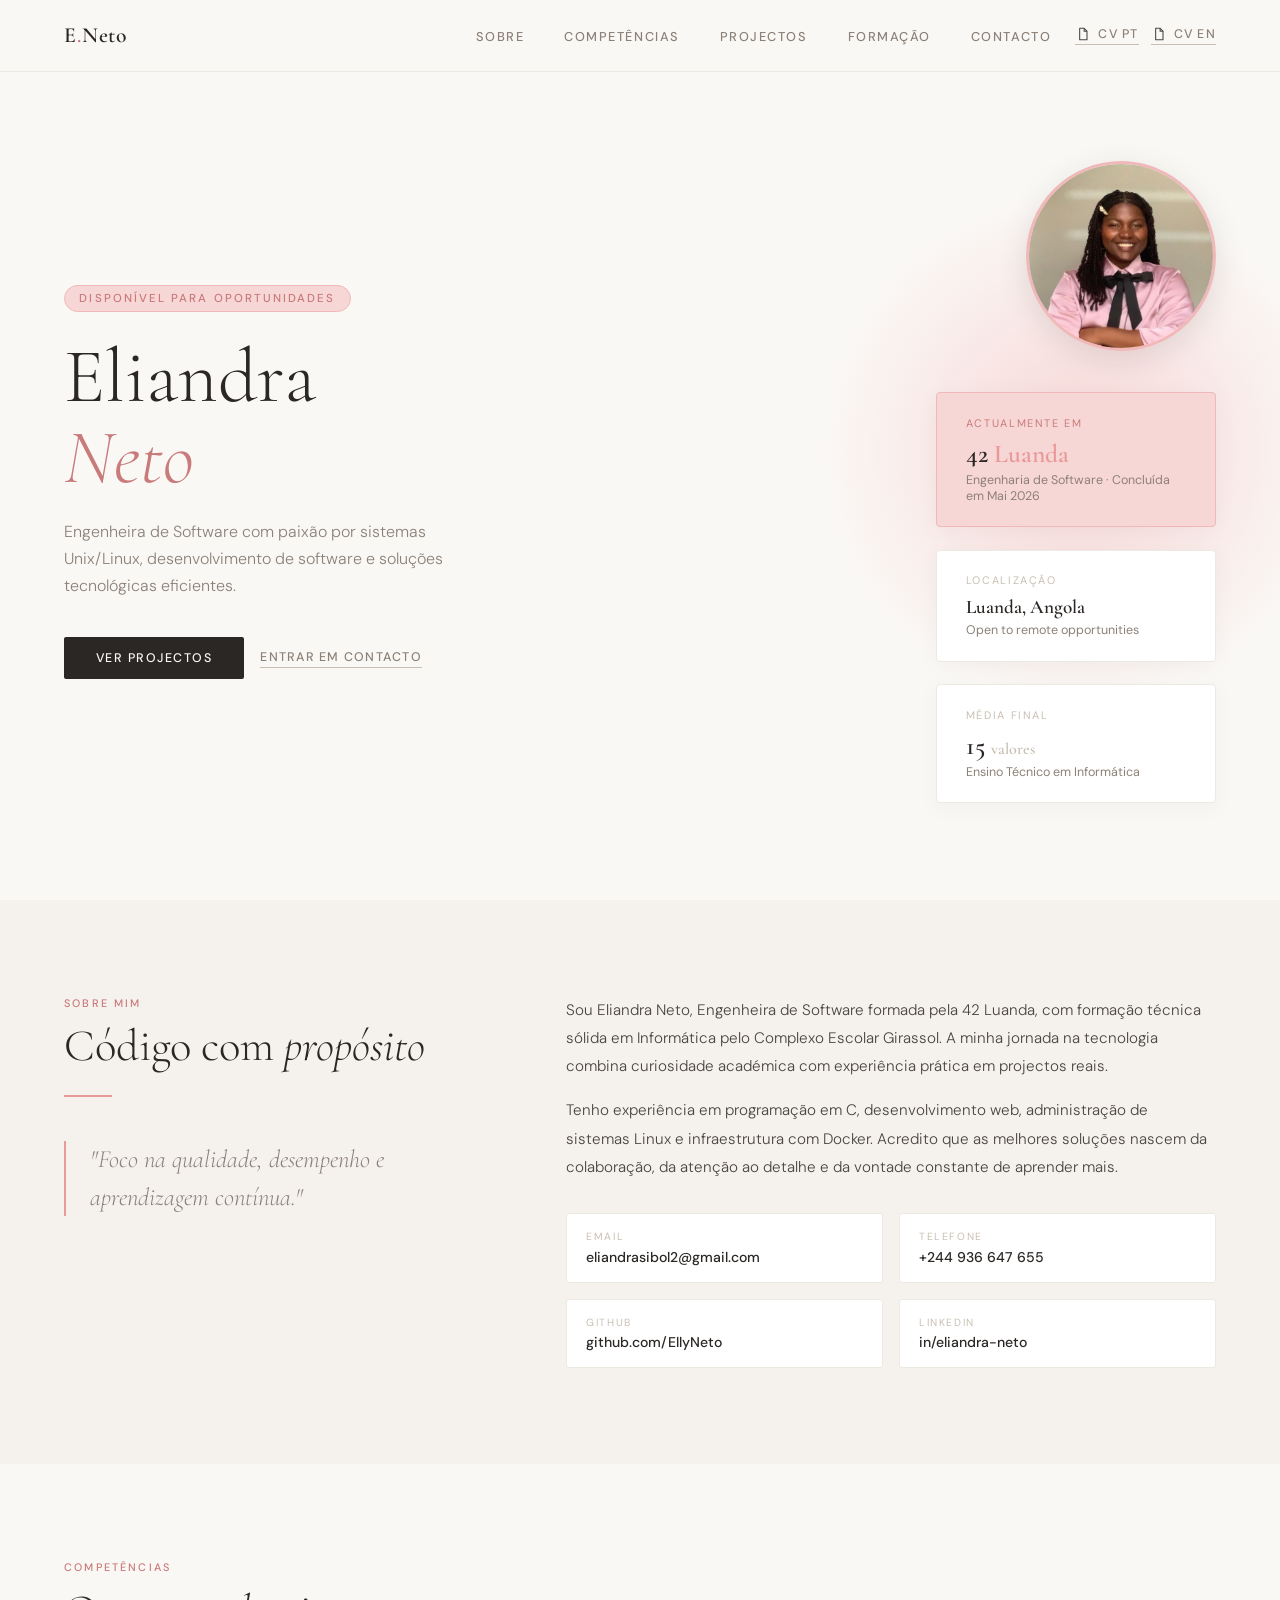
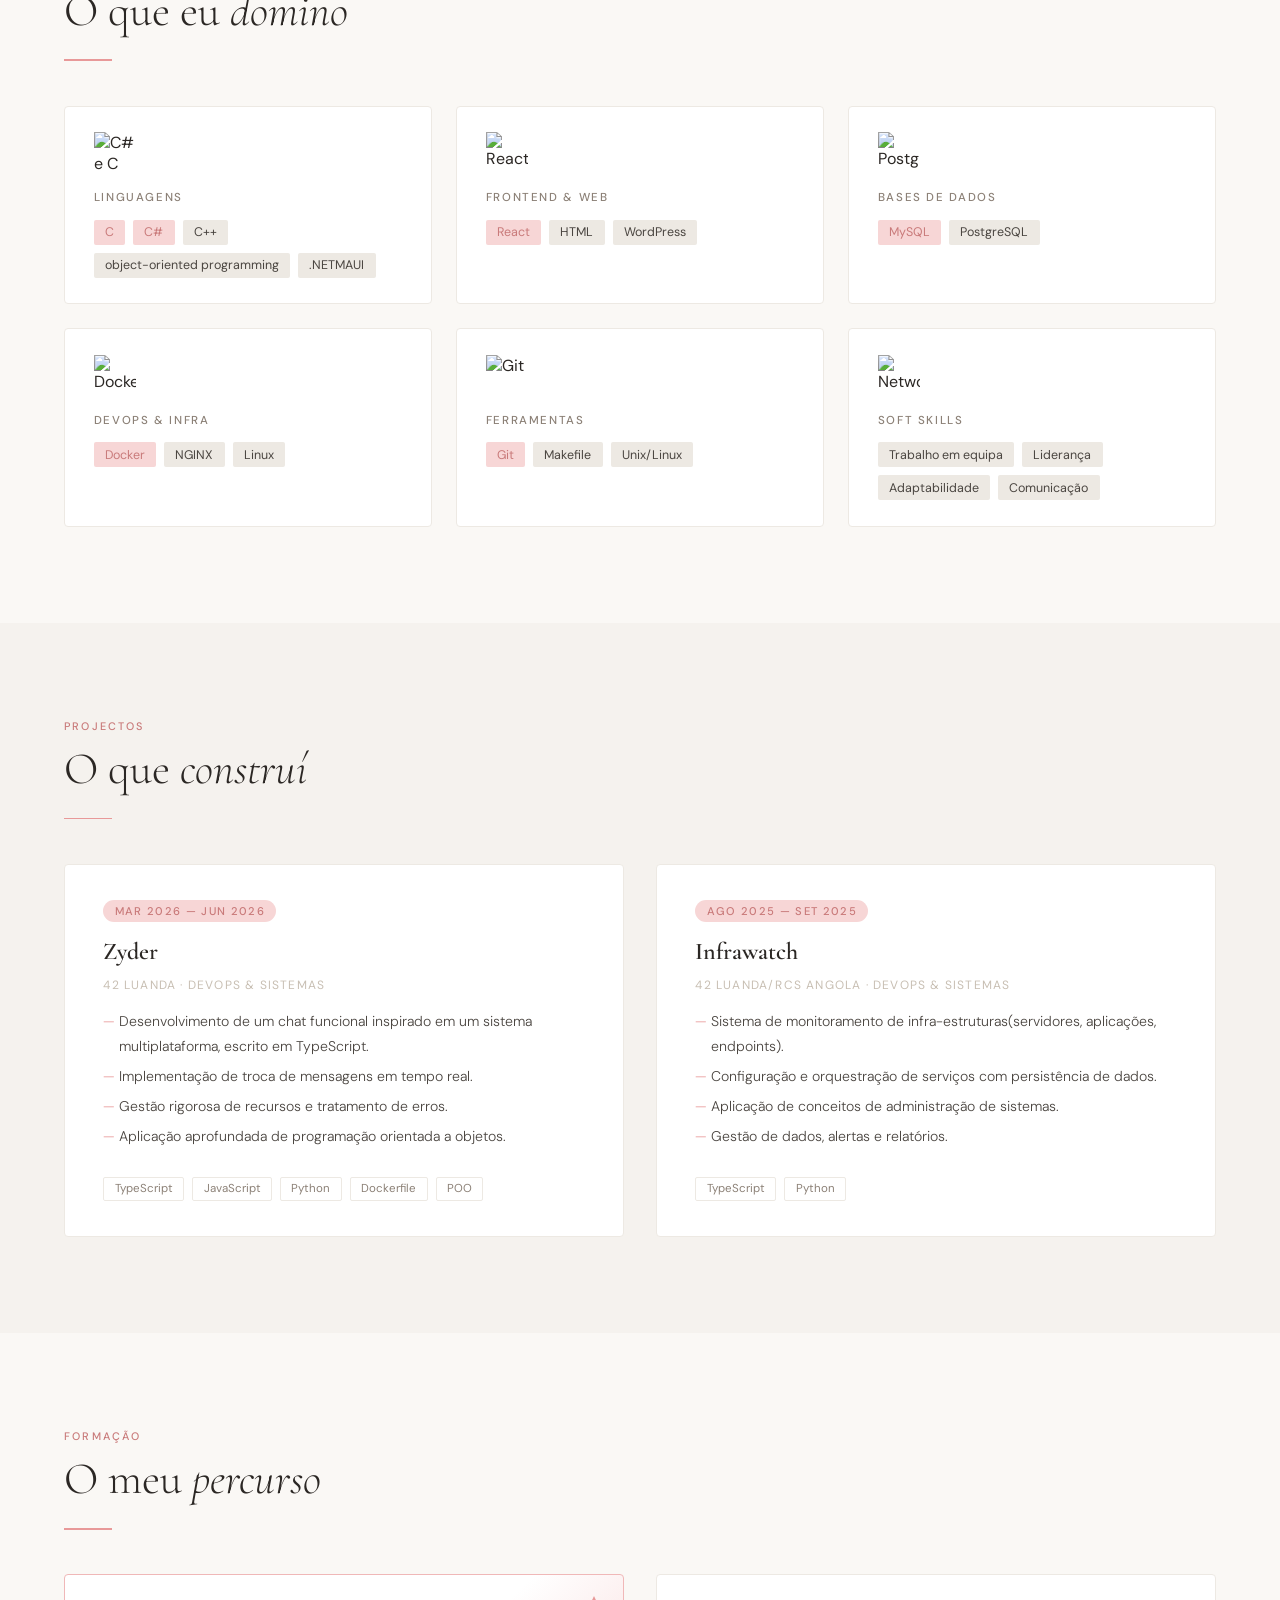
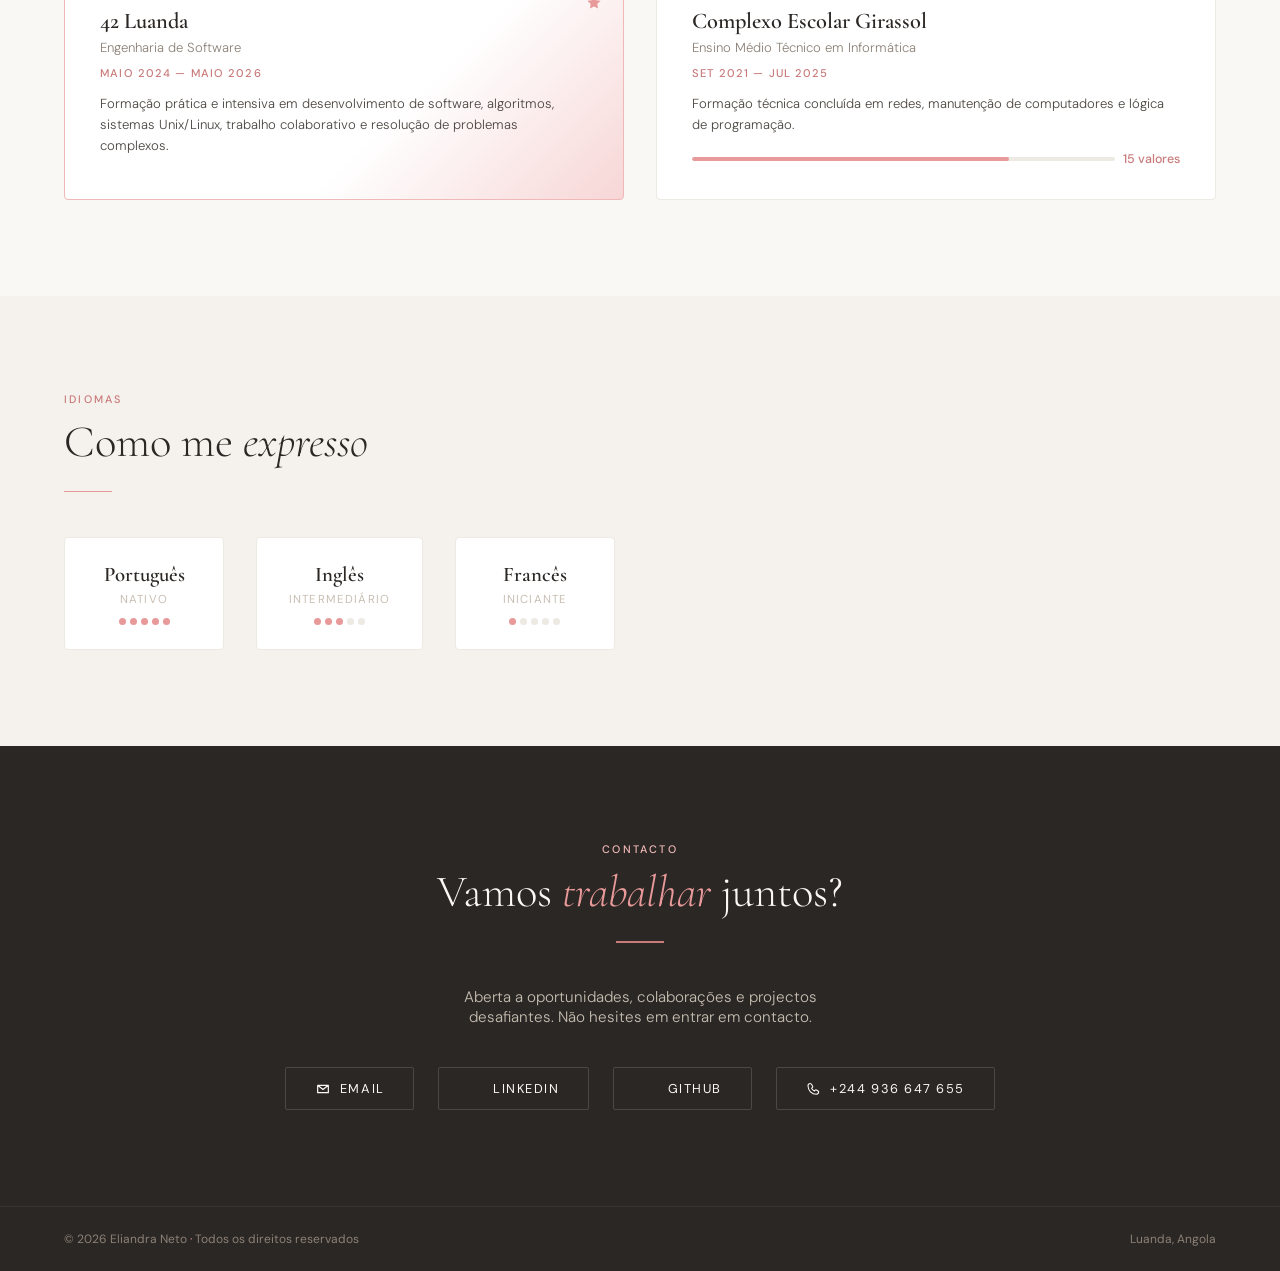
==== index.html @ bea475aa "correct skills" ====
<!DOCTYPE html>
<html lang="pt">
<head>
  <meta charset="UTF-8" />
  <meta name="viewport" content="width=device-width, initial-scale=1.0"/>
  <title>  Eliandra Neto</title>
  <link href="https://fonts.googleapis.com/css2?family=Cormorant+Garamond:ital,wght@0,300;0,400;0,600;1,300;1,400&family=DM+Sans:wght@300;400;500&display=swap" rel="stylesheet"/>
 <link rel="icon" href="logo.svg" type="image/svg+xml">
<link rel="apple-touch-icon" href="logo.svg">
  <style>
    :root {
      --cream: #faf8f5;
      --warm-white: #f5f2ee;
      --stone-100: #ede9e3;
      --stone-300: #c8bfb3;
      --stone-500: #8c8177;
      --stone-700: #4a4540;
      --charcoal: #2b2724;
      --rose-light: #f7d6d6;
      --rose-soft: #f0b8b8;
      --rose-accent: #e89999;
      --rose-deep: #c97a7a;
    }

    *, *::before, *::after { box-sizing: border-box; margin: 0; padding: 0; }

    html { scroll-behavior: smooth; }

    body {
      font-family: 'DM Sans', sans-serif;
      background: var(--cream);
      color: var(--charcoal);
      overflow-x: hidden;
    }

    /* ── CURSOR ── */
    .cursor {
      width: 10px; height: 10px;
      background: var(--rose-accent);
      border-radius: 50%;
      position: fixed; pointer-events: none; z-index: 9999;
      transform: translate(-50%, -50%);
      transition: transform 0.1s ease, width 0.3s ease, height 0.3s ease, opacity 0.3s ease;
      mix-blend-mode: multiply;
    }
    .cursor-ring {
      width: 36px; height: 36px;
      border: 1.5px solid var(--rose-accent);
      border-radius: 50%;
      position: fixed; pointer-events: none; z-index: 9998;
      transform: translate(-50%, -50%);
      transition: transform 0.18s ease, opacity 0.3s ease;
      opacity: 0.5;
    }

    /* ── NAV ── */
    nav {
      position: fixed; top: 0; width: 100%; z-index: 100;
      padding: 1.4rem 4rem;
      display: flex; justify-content: flex-start; align-items: center;
      background: rgba(250,248,245,0.85);
      backdrop-filter: blur(12px);
      border-bottom: 1px solid var(--stone-100);
    }
    .nav-logo {
      font-family: 'Cormorant Garamond', serif;
      font-size: 1.35rem; font-weight: 600; letter-spacing: 0.04em;
      color: var(--charcoal);
      text-decoration: none;
    }
    .nav-logo span { color: var(--rose-deep); }
    .nav-links {
      display: flex; gap: 2.5rem; list-style: none;
      margin-left: auto;
    }
    .nav-links a {
      font-size: 0.8rem; letter-spacing: 0.12em; text-transform: uppercase;
      color: var(--stone-500); text-decoration: none;
      transition: color 0.25s;
      font-weight: 500;
    }
    .nav-links a:hover { color: var(--rose-deep); }
    .nav-actions {
      display: flex;
      gap: 0.75rem;
      align-items: center;
      margin-left: 1.5rem;
    }
    .nav-actions a {
      color: var(--stone-500);
      font-size: 0.78rem;
      letter-spacing: 0.1em;
      text-transform: uppercase;
      text-decoration: none;
      font-weight: 500;
      border-bottom: 1px solid var(--stone-300);
      padding-bottom: 2px;
      transition: color 0.25s, border-color 0.25s;
      white-space: nowrap;
    }
    .nav-actions a:hover {
      color: var(--rose-deep);
      border-color: var(--rose-soft);
    }
    .nav-cv-link {
      display: inline-flex;
      align-items: center;
      gap: 0.45rem;
    }
    .nav-cv-icon {
      width: 1rem;
      height: 1rem;
      display: inline-block;
      flex: 0 0 auto;
      background-position: center;
      background-repeat: no-repeat;
      background-size: contain;
      background-image: url("data:image/svg+xml,%3Csvg xmlns='http://www.w3.org/2000/svg' viewBox='0 0 24 24' fill='none'%3E%3Cpath d='M7 3.5h6.7L18 7.8V20.5H7z' stroke='%234a4540' stroke-width='1.6' stroke-linejoin='round'/%3E%3Cpath d='M13.7 3.5v4.3H18' stroke='%234a4540' stroke-width='1.6' stroke-linejoin='round'/%3E%3C/svg%3E");
    }

    /* ── HERO ── */
    #hero {
      min-height: 100vh;
      display: grid; grid-template-columns: 1fr 1fr;
      align-items: center;
      padding: 8rem 4rem 4rem;
      position: relative; overflow: hidden;
    }
    .hero-bg-shape {
      position: absolute; right: -60px; top: 50%;
      transform: translateY(-50%);
      width: 520px; height: 520px;
      background: radial-gradient(ellipse at center, var(--rose-light) 0%, transparent 70%);
      border-radius: 50%; pointer-events: none; z-index: 0;
    }
    .hero-text { position: relative; z-index: 1; }
    .hero-tag {
      display: inline-block;
      font-size: 0.72rem; letter-spacing: 0.18em; text-transform: uppercase;
      color: var(--rose-deep); font-weight: 500;
      border: 1px solid var(--rose-soft);
      background: var(--rose-light);
      padding: 0.3rem 0.9rem; border-radius: 20px;
      margin-bottom: 1.5rem;
      animation: fadeUp 0.6s ease both;
    }
    .hero-name {
      font-family: 'Cormorant Garamond', serif;
      font-size: clamp(3.2rem, 6vw, 5.5rem);
      font-weight: 300; line-height: 1.06;
      color: var(--charcoal);
      animation: fadeUp 0.6s 0.15s ease both;
    }
    .hero-name em { font-style: italic; color: var(--rose-deep); }
    .hero-subtitle {
      margin-top: 1.2rem;
      font-size: 1rem; color: var(--stone-500);
      font-weight: 300; line-height: 1.7;
      max-width: 420px;
      animation: fadeUp 0.6s 0.3s ease both;
    }
    .hero-cta {
      margin-top: 2.4rem;
      display: flex; gap: 1rem; align-items: center;
      flex-wrap: wrap;
      animation: fadeUp 0.6s 0.45s ease both;
    }
    .btn-primary {
      background: var(--charcoal); color: var(--cream);
      padding: 0.8rem 2rem; border-radius: 2px;
      font-size: 0.78rem; letter-spacing: 0.12em; text-transform: uppercase;
      text-decoration: none; font-weight: 500;
      transition: background 0.25s, transform 0.2s;
    }
    .btn-primary:hover { background: var(--rose-deep); transform: translateY(-2px); }
    .btn-outline {
      color: var(--stone-500); font-size: 0.78rem;
      letter-spacing: 0.1em; text-transform: uppercase;
      text-decoration: none; font-weight: 500;
      border-bottom: 1px solid var(--stone-300);
      padding-bottom: 2px;
      transition: color 0.25s, border-color 0.25s;
    }
    .btn-outline:hover { color: var(--rose-deep); border-color: var(--rose-soft); }

    .hero-visual {
      position: relative; z-index: 1;
      display: flex; flex-direction: column; align-items: flex-end; gap: 1.4rem;
      animation: fadeLeft 0.8s 0.3s ease both;
    }
    .hero-card {
      background: white;
      border: 1px solid var(--stone-100);
      border-radius: 4px;
      padding: 1.4rem 1.8rem;
      width: 280px;
      box-shadow: 0 4px 24px rgba(0,0,0,0.04);
    }
    .hero-card-label {
      font-size: 0.68rem; letter-spacing: 0.15em; text-transform: uppercase;
      color: var(--stone-300); margin-bottom: 0.5rem;
    }
    .hero-card-value {
      font-family: 'Cormorant Garamond', serif;
      font-size: 1.6rem; font-weight: 600; color: var(--charcoal);
    }
    .hero-card-value span { color: var(--rose-accent); }
    .hero-card-sub { font-size: 0.78rem; color: var(--stone-500); margin-top: 0.2rem; }

    .hero-card.accent {
      background: var(--rose-light);
      border-color: var(--rose-soft);
    }
    .hero-card.accent .hero-card-label { color: var(--rose-deep); }
    .hero-card.accent .hero-card-value { color: var(--charcoal); }

    /* ── SECTION SHARED ── */
    section { padding: 6rem 4rem; }
    .section-label {
      font-size: 0.68rem; letter-spacing: 0.2em; text-transform: uppercase;
      color: var(--rose-deep); font-weight: 500; margin-bottom: 0.7rem;
    }
    .section-title {
      font-family: 'Cormorant Garamond', serif;
      font-size: clamp(2rem, 3.5vw, 3rem);
      font-weight: 300; line-height: 1.15; color: var(--charcoal);
    }
    .section-title em { font-style: italic; }
    .divider {
      width: 48px; height: 1.5px;
      background: var(--rose-accent); margin: 1.4rem 0 2.8rem;
    }

    /* ── ABOUT ── */
    #about { background: var(--warm-white); }
    .about-grid { display: grid; grid-template-columns: 1fr 1.6fr; gap: 6rem; align-items: start; }
    .about-quote {
      font-family: 'Cormorant Garamond', serif;
      font-size: 1.55rem; font-weight: 300; font-style: italic;
      color: var(--stone-500); line-height: 1.5;
      border-left: 2px solid var(--rose-accent);
      padding-left: 1.5rem;
      margin-top: 2rem;
    }
    .about-text {
      font-size: 0.95rem; color: var(--stone-700);
      line-height: 1.85; font-weight: 300;
    }
    .about-text p + p { margin-top: 1rem; }
    .about-details {
      margin-top: 2rem;
      display: grid; grid-template-columns: 1fr 1fr;
      gap: 1rem;
    }
    .about-detail {
      background: white; border: 1px solid var(--stone-100);
      border-radius: 3px; padding: 1rem 1.2rem;
    }
    .about-detail-label {
      font-size: 0.65rem; letter-spacing: 0.15em; text-transform: uppercase;
      color: var(--stone-300);
    }
    .about-detail-value {
      font-size: 0.88rem; color: var(--charcoal);
      font-weight: 500; margin-top: 0.3rem;
    }

    /* ── SKILLS ── */
    #skills { background: var(--cream); }
    .skills-grid {
      display: grid; grid-template-columns: repeat(3, 1fr); gap: 1.5rem;
    }
    .skill-group {
      background: white; border: 1px solid var(--stone-100);
      border-radius: 4px; padding: 1.6rem 1.8rem;
      transition: box-shadow 0.3s, transform 0.3s, border-color 0.3s;
      position: relative; overflow: hidden;
    }
    .skill-group::before {
      content: ''; position: absolute; top: 0; left: 0;
      width: 3px; height: 0;
      background: var(--rose-accent);
      transition: height 0.4s ease;
    }
    .skill-group:hover::before { height: 100%; }
    .skill-group:hover {
      box-shadow: 0 8px 32px rgba(0,0,0,0.06);
      transform: translateY(-3px);
      border-color: var(--rose-light);
    }
    .skill-group-icon {
      width: 42px;
      height: 42px;
      object-fit: contain;
      display: block;
      margin-bottom: 1rem;
    }
    .skill-group-title {
      font-size: 0.72rem; letter-spacing: 0.14em; text-transform: uppercase;
      color: var(--stone-500); font-weight: 500; margin-bottom: 0.9rem;
    }
    .skill-tags { display: flex; flex-wrap: wrap; gap: 0.5rem; }
    .skill-tag {
      font-size: 0.78rem; padding: 0.28rem 0.7rem;
      background: var(--stone-100); color: var(--stone-700);
      border-radius: 2px; font-weight: 400;
    }
    .skill-tag.rose {
      background: var(--rose-light); color: var(--rose-deep);
    }

    /* ── PROJECTS ── */
    #projects { background: var(--warm-white); }
    .projects-grid { display: grid; grid-template-columns: 1fr 1fr; gap: 2rem; }
    .project-card {
      background: white; border: 1px solid var(--stone-100);
      border-radius: 4px; padding: 2.2rem 2.4rem;
      display: flex; flex-direction: column;
      transition: box-shadow 0.3s, transform 0.3s;
      position: relative; overflow: hidden;
    }
    .project-card::after {
      content: '';
      position: absolute; bottom: 0; left: 0; right: 0;
      height: 3px;
      background: linear-gradient(90deg, var(--rose-light), var(--rose-accent));
      transform: scaleX(0); transform-origin: left;
      transition: transform 0.4s ease;
    }
    .project-card:hover::after { transform: scaleX(1); }
    .project-card:hover {
      box-shadow: 0 12px 40px rgba(0,0,0,0.07);
      transform: translateY(-4px);
    }
    .project-period {
      font-size: 0.7rem; letter-spacing: 0.12em; text-transform: uppercase;
      color: var(--rose-deep); font-weight: 500;
      background: var(--rose-light); display: inline-block;
      padding: 0.25rem 0.7rem; border-radius: 20px;
      margin-bottom: 1rem; width: fit-content;
    }
    .project-title {
      font-family: 'Cormorant Garamond', serif;
      font-size: 1.5rem; font-weight: 600; color: var(--charcoal);
      margin-bottom: 0.6rem; line-height: 1.2;
    }
    .project-org {
      font-size: 0.75rem; color: var(--stone-300);
      text-transform: uppercase; letter-spacing: 0.1em;
      margin-bottom: 1rem;
    }
    .project-desc {
      font-size: 0.88rem; color: var(--stone-700);
      line-height: 1.8; font-weight: 300; flex: 1;
    }
    .project-desc li {
      list-style: none; padding-left: 1rem; position: relative;
      margin-bottom: 0.3rem;
    }
    .project-desc li::before {
      content: '—'; position: absolute; left: 0;
      color: var(--rose-accent);
    }
    .project-tech {
      margin-top: 1.4rem;
      display: flex; flex-wrap: wrap; gap: 0.5rem;
    }
    .tech-badge {
      font-size: 0.72rem; padding: 0.22rem 0.65rem;
      border: 1px solid var(--stone-100); border-radius: 2px;
      color: var(--stone-500);
    }

    /* ── EDUCATION ── */
    #education { background: var(--cream); }
    .edu-grid { display: grid; grid-template-columns: 1fr 1fr; gap: 2rem; }
    .edu-card {
      border: 1px solid var(--stone-100);
      border-radius: 4px; padding: 2rem 2.2rem;
      background: white; position: relative; overflow: hidden;
    }
    .edu-card.featured {
      border-color: var(--rose-soft);
      background: linear-gradient(135deg, white 60%, var(--rose-light) 100%);
    }
    .edu-card.featured::before {
      content: '';
      position: absolute;
      top: 1.15rem;
      right: 1.25rem;
      width: 18px;
      height: 18px;
      background: url("data:image/svg+xml,%3Csvg xmlns='http://www.w3.org/2000/svg' viewBox='0 0 24 24' fill='none'%3E%3Cpath d='M12 2.8l2.7 5.46 6.03.88-4.37 4.26 1.03 6.01L12 16.6 6.61 19.41l1.03-6.01L3.27 9.14l6.03-.88L12 2.8Z' fill='%23e89999'/%3E%3C/svg%3E") center/contain no-repeat;
    }
    .edu-school {
      font-family: 'Cormorant Garamond', serif;
      font-size: 1.4rem; font-weight: 600; color: var(--charcoal);
      margin-bottom: 0.3rem;
    }
    .edu-degree {
      font-size: 0.82rem; color: var(--stone-500);
      margin-bottom: 0.6rem; font-weight: 300;
    }
    .edu-period {
      font-size: 0.7rem; letter-spacing: 0.1em; text-transform: uppercase;
      color: var(--rose-deep); font-weight: 500;
    }
    .edu-note {
      margin-top: 0.8rem; font-size: 0.82rem;
      color: var(--stone-700); font-weight: 300;
      line-height: 1.6;
    }
    .edu-score {
      margin-top: 1rem; display: flex; align-items: center; gap: 0.5rem;
    }
    .edu-score-bar {
      flex: 1; height: 4px; background: var(--stone-100);
      border-radius: 2px; overflow: hidden;
    }
    .edu-score-fill {
      height: 100%; background: var(--rose-accent);
      border-radius: 2px; width: 75%;
      animation: growBar 1.2s 0.5s ease both;
    }
    @keyframes growBar { from { width: 0 } }
    .edu-score-label {
      font-size: 0.78rem; color: var(--rose-deep); font-weight: 500;
    }

    /* ── LANGUAGES ── */
    #languages { background: var(--warm-white); }
    .lang-row {
      display: flex; gap: 2rem; flex-wrap: wrap;
    }
    .lang-item {
      background: white; border: 1px solid var(--stone-100);
      border-radius: 4px; padding: 1.5rem 2rem;
      min-width: 160px; text-align: center;
      transition: border-color 0.3s, transform 0.3s;
    }
    .lang-item:hover {
      border-color: var(--rose-soft); transform: translateY(-3px);
    }
    .lang-name {
      font-family: 'Cormorant Garamond', serif;
      font-size: 1.3rem; font-weight: 600; color: var(--charcoal);
    }
    .lang-level {
      font-size: 0.72rem; letter-spacing: 0.1em; text-transform: uppercase;
      color: var(--stone-300); margin-top: 0.3rem;
    }
    .lang-dots {
      display: flex; justify-content: center; gap: 4px; margin-top: 0.7rem;
    }
    .lang-dot {
      width: 7px; height: 7px; border-radius: 50%;
      background: var(--stone-100);
    }
    .lang-dot.filled { background: var(--rose-accent); }

    /* ── CONTACT ── */
    #contact {
      background: var(--charcoal); color: var(--cream);
      text-align: center; padding: 6rem 4rem;
    }
    #contact .section-label { color: var(--rose-soft); }
    #contact .section-title { color: var(--cream); }
    #contact .section-title em { color: var(--rose-accent); }
    #contact .divider { background: var(--rose-deep); margin-left: auto; margin-right: auto; }
    .contact-sub {
      font-size: 0.95rem; color: var(--stone-300);
      font-weight: 300; max-width: 420px;
      margin: 0 auto 2.5rem;
    }
    .contact-links {
      display: flex; justify-content: center; gap: 1.5rem; flex-wrap: wrap;
    }
    .contact-link {
      display: inline-flex;
      align-items: center;
      gap: 0.55rem;
      color: var(--cream); text-decoration: none;
      font-size: 0.8rem; letter-spacing: 0.12em; text-transform: uppercase;
      border: 1px solid rgba(255,255,255,0.15);
      padding: 0.75rem 1.8rem; border-radius: 2px;
      transition: background 0.25s, border-color 0.25s, color 0.25s;
      font-weight: 400;
    }
    .contact-link:hover {
      background: var(--rose-deep); border-color: var(--rose-deep);
    }
    .contact-link-icon {
      width: 1rem;
      height: 1rem;
      display: inline-block;
      flex: 0 0 auto;
      background-position: center;
      background-repeat: no-repeat;
      background-size: contain;
    }
    .icon-mail { background-image: url("data:image/svg+xml,%3Csvg xmlns='http://www.w3.org/2000/svg' viewBox='0 0 24 24' fill='none'%3E%3Cpath d='M4 6.5h16v11H4v-11Zm0 0 8 6.2 8-6.2' stroke='%23faf8f5' stroke-width='1.8' stroke-linecap='round' stroke-linejoin='round'/%3E%3C/svg%3E"); }
    .icon-linkedin { background-image: url("https://raw.githubusercontent.com/tandpfun/skill-icons/main/icons/LinkedIn.svg"); }
    .icon-github { background-image: url("https://raw.githubusercontent.com/tandpfun/skill-icons/main/icons/Git.svg"); }
    .icon-phone { background-image: url("data:image/svg+xml,%3Csvg xmlns='http://www.w3.org/2000/svg' viewBox='0 0 24 24' fill='none'%3E%3Cpath d='M8.4 5.2 10 7.9c.3.5.2 1.1-.2 1.5l-1.4 1.4c.9 1.8 2.4 3.4 4.2 4.2l1.4-1.4c.4-.4 1-.5 1.5-.2l2.7 1.6c.5.3.8.8.8 1.3 0 1.9-1.6 3.5-3.5 3.5-6.9 0-12.5-5.6-12.5-12.5 0-1.9 1.6-3.5 3.5-3.5.5 0 1 .3 1.3.8Z' stroke='%23faf8f5' stroke-width='1.6' stroke-linecap='round' stroke-linejoin='round'/%3E%3C/svg%3E"); }

    /* ── FOOTER ── */
    footer {
      background: var(--charcoal);
      border-top: 1px solid rgba(255,255,255,0.06);
      padding: 1.5rem 4rem;
      display: flex; justify-content: space-between; align-items: center;
    }
    footer span {
      font-size: 0.75rem; color: var(--stone-500);
    }
    footer .footer-dot { color: var(--rose-accent); }

    /* ── ANIMATIONS ── */
    @keyframes fadeUp {
      from { opacity: 0; transform: translateY(24px); }
      to   { opacity: 1; transform: translateY(0); }
    }
    @keyframes fadeLeft {
      from { opacity: 0; transform: translateX(24px); }
      to   { opacity: 1; transform: translateX(0); }
    }
    .reveal {
      opacity: 0; transform: translateY(20px);
      transition: opacity 0.7s ease, transform 0.7s ease;
    }
    .reveal.visible {
      opacity: 1; transform: translateY(0);
    }

    /* ── RESPONSIVE ── */
    @media (max-width: 900px) {
      nav {
        padding: 1rem 1.5rem;
        gap: 1rem;
        flex-wrap: wrap;
      }
      .nav-links { display: none; }
      .nav-actions {
        margin-left: auto;
        gap: 0.5rem;
        flex-wrap: wrap;
        justify-content: flex-end;
      }
      .nav-actions a { padding: 0.45rem 0.8rem; }
      #hero { grid-template-columns: 1fr; padding: 7rem 2rem 3rem; }
      .hero-text { text-align: center; }
      .hero-subtitle { margin-left: auto; margin-right: auto; }
      .hero-cta { justify-content: center; }
      .hero-visual { align-items: center; margin-top: 2.25rem; }
      .hero-card { width: min(100%, 360px); }
      section { padding: 4rem 2rem; }
      .about-grid, .projects-grid, .edu-grid { grid-template-columns: 1fr; gap: 2rem; }
      .skills-grid { grid-template-columns: 1fr 1fr; }
      .about-left,
      .about-grid > div:last-child,
      .projects-grid,
      .edu-grid,
      .lang-row,
      #contact .reveal {
        text-align: center;
      }
      .about-left .divider,
      #contact .divider,
      .reveal > .divider {
        margin-left: auto;
        margin-right: auto;
      }
      .about-quote {
        border-left: 0;
        border-top: 2px solid var(--rose-accent);
        padding-left: 0;
        padding-top: 1rem;
        max-width: 420px;
        margin-left: auto;
        margin-right: auto;
      }
      .about-details {
        justify-content: center;
      }
      .about-detail,
      .project-card,
      .edu-card,
      .lang-item {
        text-align: center;
      }
      .project-card,
      .edu-card {
        align-items: center;
      }
      .project-period,
      .project-org,
      .tech-badge,
      .edu-period,
      .edu-note,
      .edu-score-label {
        margin-left: auto;
        margin-right: auto;
      }
      .project-desc {
        max-width: 38rem;
      }
      .project-desc li {
        padding-left: 0;
      }
      .project-desc li::before {
        position: static;
        margin-right: 0.35rem;
      }
      .contact-links {
        gap: 1rem;
      }
      footer {
        flex-direction: column;
        gap: 0.4rem;
        text-align: center;
      }
    }

    @media (max-width: 600px) {
      nav {
        padding: 0.9rem 1rem;
        align-items: center;
      }
      .nav-actions {
        width: auto;
        margin-left: auto;
      }
      .nav-actions a {
        flex: 0 0 auto;
        text-align: center;
      }
      #hero {
        padding: 6.5rem 1rem 2.5rem;
      }
      .hero-text,
      .about-left,
      .about-grid > div:last-child,
      .projects-grid,
      .edu-grid,
      .lang-row,
      #contact .reveal {
        text-align: center;
      }
      .hero-visual,
      .hero-cta,
      .contact-links,
      .lang-row {
        justify-content: center;
      }
      .hero-card { width: 100%; max-width: 340px; }
      .hero-name {
        font-size: clamp(2.6rem, 12vw, 4rem);
      }
      .hero-subtitle {
        font-size: 0.95rem;
        max-width: 34rem;
      }
      .hero-cta {
        gap: 0.75rem;
      }
      .hero-cta a {
        width: 100%;
        text-align: center;
      }
      .skills-grid {
        grid-template-columns: 1fr;
      }
      .about-details {
        grid-template-columns: 1fr;
      }
      .about-quote {
        max-width: 100%;
      }
      .lang-item {
        min-width: 100%;
      }
      .project-card,
      .edu-card {
        padding: 1.8rem 1.4rem;
      }
      .contact-link {
        width: 100%;
        justify-content: center;
      }
    }
  
    /* ── PHOTO ── */
    .hero-photo {
      width: 190px; height: 190px;
      border-radius: 50%;
      object-fit: cover; object-position: center top;
      border: 3px solid var(--rose-soft);
      box-shadow: 0 8px 32px rgba(0,0,0,0.10);
      margin-bottom: 1.2rem;
      align-self: flex-end;
    }

  </style>
</head>
<body>

  <!-- Cursor
  <div class="cursor" id="cursor"></div>
  <div class="cursor-ring" id="cursorRing"></div> -->

  <!-- Nav -->
  <nav>
    <a href="#hero" class="nav-logo">E<span>.</span>Neto</a>
    <ul class="nav-links">
      <li><a href="#about">Sobre</a></li>
      <li><a href="#skills">Competências</a></li>
      <li><a href="#projects">Projectos</a></li>
      <li><a href="#education">Formação</a></li>
      <li><a href="#contact">Contacto</a></li>
    </ul>
    <div class="nav-actions">
      <a href="./cv/CV_Eliandra_Neto.pdf" target="_blank" download class="nav-cv-link"><span class="nav-cv-icon" aria-hidden="true"></span>CV PT</a>
      <a href="./cv/Eliandra_Neto_Resume.pdf" target="_blank" download class="nav-cv-link"><span class="nav-cv-icon" aria-hidden="true"></span>CV EN</a>
    </div>
  </nav>

  <!-- Hero -->
  <section id="hero">
    <div class="hero-bg-shape"></div>
    <div class="hero-text">
      <div class="hero-tag">Disponível para oportunidades</div>
      <h1 class="hero-name">
        Eliandra<br><em>Neto</em>
      </h1>
      <p class="hero-subtitle">
        Engenheira de Software com paixão por sistemas Unix/Linux, desenvolvimento de software e soluções tecnológicas eficientes.
      </p>
      <div class="hero-cta">
        <a href="#projects" class="btn-primary">Ver Projectos</a>
        <a href="#contact" class="btn-outline">Entrar em Contacto</a>
      </div>
    </div>
    <div class="hero-visual">
      <img class="hero-photo reveal" src="[data-uri]" alt="Eliandra Neto" />
      <div class="hero-card accent">
        <div class="hero-card-label">Actualmente em</div>
        <div class="hero-card-value">42 <span>Luanda</span></div>
        <div class="hero-card-sub">Engenharia de Software · Concluída em Mai 2026</div>
      </div>
      <div class="hero-card">
        <div class="hero-card-label">Localização</div>
        <div class="hero-card-value" style="font-size:1.2rem;">Luanda, Angola</div>
        <div class="hero-card-sub">Open to remote opportunities</div>
      </div>
      <div class="hero-card">
        <div class="hero-card-label">Média Final</div>
        <div class="hero-card-value">15 <span style="font-size:1rem;color:var(--stone-300)">valores</span></div>
        <div class="hero-card-sub">Ensino Técnico em Informática</div>
      </div>
    </div>
  </section>

  <!-- About -->
  <section id="about">
    <div class="about-grid">
      <div class="about-left reveal">
        <div class="section-label">Sobre mim</div>
        <h2 class="section-title">Código com <em>propósito</em></h2>
        <div class="divider"></div>
        <blockquote class="about-quote">
          "Foco na qualidade, desempenho e aprendizagem contínua."
        </blockquote>
      </div>
      <div class="reveal" style="transition-delay:0.15s">
        <div class="about-text">
          <p>
            Sou Eliandra Neto, Engenheira de Software formada pela 42 Luanda, com formação técnica sólida em Informática pelo Complexo Escolar Girassol. A minha jornada na tecnologia combina curiosidade académica com experiência prática em projectos reais.
          </p>
          <p>
            Tenho experiência em programação em C, desenvolvimento web, administração de sistemas Linux e infraestrutura com Docker. Acredito que as melhores soluções nascem da colaboração, da atenção ao detalhe e da vontade constante de aprender mais.
          </p>
        </div>
        <div class="about-details">
          <div class="about-detail">
            <div class="about-detail-label">Email</div>
            <div class="about-detail-value">eliandrasibol2@gmail.com</div>
          </div>
          <div class="about-detail">
            <div class="about-detail-label">Telefone</div>
            <div class="about-detail-value">+244 936 647 655</div>
          </div>
          <div class="about-detail">
            <div class="about-detail-label">GitHub</div>
            <div class="about-detail-value">github.com/EllyNeto</div>
          </div>
          <div class="about-detail">
            <div class="about-detail-label">LinkedIn</div>
            <div class="about-detail-value">in/eliandra-neto</div>
          </div>
        </div>
      </div>
    </div>
  </section>

  <!-- Skills -->
  <section id="skills">
    <div class="reveal">
      <div class="section-label">Competências</div>
      <h2 class="section-title">O que eu <em>domino</em></h2>
      <div class="divider"></div>
    </div>
    <div class="skills-grid">
      <div class="skill-group reveal" style="transition-delay:0.1s">
        <img class="skill-group-icon" src="https://raw.githubusercontent.com/tandpfun/skill-icons/main/icons/CS.svg" alt="C# e C" />
        <div class="skill-group-title">Linguagens</div>
        <div class="skill-tags">
          <span class="skill-tag rose">C</span>
          <span class="skill-tag rose">C#</span>
           <span class="skill-tag">C++</span>
          <span class="skill-tag">object-oriented programming</span>
          <span class="skill-tag">.NETMAUI</span>
        </div>
      </div>
      <div class="skill-group reveal" style="transition-delay:0.2s">
        <img class="skill-group-icon" src="https://raw.githubusercontent.com/tandpfun/skill-icons/main/icons/React-Dark.svg" alt="React" />
        <div class="skill-group-title">Frontend & Web</div>
        <div class="skill-tags">
          <span class="skill-tag rose">React</span>
          <span class="skill-tag">HTML</span>
          <span class="skill-tag">WordPress</span>
        </div>
      </div>
      <div class="skill-group reveal" style="transition-delay:0.3s">
        <img class="skill-group-icon" src="https://raw.githubusercontent.com/tandpfun/skill-icons/main/icons/PostgreSQL-Dark.svg" alt="PostgreSQL" />
        <div class="skill-group-title">Bases de Dados</div>
        <div class="skill-tags">
          <span class="skill-tag rose">MySQL</span>
          <span class="skill-tag">PostgreSQL</span>
        </div>
      </div>
      <div class="skill-group reveal" style="transition-delay:0.4s">
        <img class="skill-group-icon" src="https://raw.githubusercontent.com/tandpfun/skill-icons/main/icons/Docker.svg" alt="Docker" />
        <div class="skill-group-title">DevOps & Infra</div>
        <div class="skill-tags">
          <span class="skill-tag rose">Docker</span>
          <span class="skill-tag">NGINX</span>
          <span class="skill-tag">Linux</span>
        </div>
      </div>
      <div class="skill-group reveal" style="transition-delay:0.5s">
        <img class="skill-group-icon" src="https://raw.githubusercontent.com/tandpfun/skill-icons/main/icons/Git.svg" alt="Git" />
        <div class="skill-group-title">Ferramentas</div>
        <div class="skill-tags">
          <span class="skill-tag rose">Git</span>
          <span class="skill-tag">Makefile</span>
          <span class="skill-tag">Unix/Linux</span>
        </div>
      </div>
      <div class="skill-group reveal" style="transition-delay:0.6s">
        <img class="skill-group-icon" src="https://raw.githubusercontent.com/tandpfun/skill-icons/main/icons/LinkedIn.svg" alt="Networking e colaboração" />
        <div class="skill-group-title">Soft Skills</div>
        <div class="skill-tags">
          <span class="skill-tag">Trabalho em equipa</span>
          <span class="skill-tag">Liderança</span>
          <span class="skill-tag">Adaptabilidade</span>
          <span class="skill-tag">Comunicação</span>
        </div>
      </div>
    </div>
  </section>

  <!-- Projects -->
  <section id="projects">
    <div class="reveal">
      <div class="section-label">Projectos</div>
      <h2 class="section-title">O que <em>construí</em></h2>
      <div class="divider"></div>
    </div>
    <div class="projects-grid">
      <div class="project-card reveal" style="transition-delay:0.1s">
        <span class="project-period">Mar 2026 — Jun 2026</span>
        <h3 class="project-title">Zyder</h3>
        <div class="project-org">42 Luanda ·  DevOps & Sistemas</div>
        <ul class="project-desc">
          <li>Desenvolvimento de um chat funcional inspirado em um sistema multiplataforma, escrito em TypeScript.</li>
          <li>Implementação de troca de mensagens em tempo real.</li>
          <li>Gestão rigorosa de recursos e tratamento de erros.</li>
          <li>Aplicação aprofundada de programação orientada a objetos.</li>
        </ul>
        <div class="project-tech">
          <span class="tech-badge">TypeScript</span>
          <span class="tech-badge">JavaScript</span>
          <span class="tech-badge">Python</span>
          <span class="tech-badge">Dockerfile</span>
          <span class="tech-badge">POO</span>
        </div>
      </div>
      <div class="project-card reveal" style="transition-delay:0.25s">
        <span class="project-period">Ago 2025 — Set 2025</span>
        <h3 class="project-title">Infrawatch</h3>
        <div class="project-org">42 Luanda/RCS ANGOLA · DevOps & Sistemas</div>
        <ul class="project-desc">
          <li>Sistema de monitoramento de infra-estruturas(servidores, aplicações, endpoints).</li>
          <li>Configuração e orquestração de serviços com persistência de dados.</li>
          <li>Aplicação de conceitos de administração de sistemas.</li>
          <li>Gestão de dados, alertas e relatórios.</li>
        </ul>
        <div class="project-tech">
          <span class="tech-badge">TypeScript</span>
          <span class="tech-badge">Python</span>
        </div>
      </div>
         <!-- <div class="project-card reveal" style="transition-delay:0.25s">
        <span class="project-period">Ago 2025 — Set 2025</span>
        <h3 class="project-title">Valoriza</h3>
        <div class="project-org">Ecoangola · DevOps & Sistemas</div>
        <ul class="project-desc">
          <li>Sistema de monitoramento de infra-estruturas(servidores, aplicações, endpoints).</li>
          <li>Configuração e orquestração de serviços com persistência de dados.</li>
          <li>Aplicação de conceitos de administração de sistemas.</li>
          <li>Gestão de dados, alertas e relatórios.</li>
        </ul>
        <div class="project-tech">
          <span class="tech-badge">TypeScript</span>
          <span class="tech-badge">Python</span>
        </div>
      </div> -->
    </div>
  </section>

  <!-- Education -->
  <section id="education">
    <div class="reveal">
      <div class="section-label">Formação</div>
      <h2 class="section-title">O meu <em>percurso</em></h2>
      <div class="divider"></div>
    </div>
    <div class="edu-grid">
      <div class="edu-card featured reveal" style="transition-delay:0.1s">
        <h3 class="edu-school">42 Luanda</h3>
        <div class="edu-degree">Engenharia de Software</div>
        <div class="edu-period">Maio 2024 — Maio 2026</div>
        <div class="edu-note">
          Formação prática e intensiva em desenvolvimento de software, algoritmos, sistemas Unix/Linux, trabalho colaborativo e resolução de problemas complexos.
        </div>
      </div>
      <div class="edu-card reveal" style="transition-delay:0.2s">
        <h3 class="edu-school">Complexo Escolar Girassol</h3>
        <div class="edu-degree">Ensino Médio Técnico em Informática</div>
        <div class="edu-period">Set 2021 — Jul 2025</div>
        <div class="edu-note">
          Formação técnica concluída em redes, manutenção de computadores e lógica de programação.
        </div>
        <div class="edu-score">
          <div class="edu-score-bar"><div class="edu-score-fill"></div></div>
          <span class="edu-score-label">15 valores</span>
        </div>
      </div>
    </div>
  </section>

  <!-- Languages -->
  <section id="languages">
    <div class="reveal">
      <div class="section-label">Idiomas</div>
      <h2 class="section-title">Como me <em>expresso</em></h2>
      <div class="divider"></div>
    </div>
    <div class="lang-row">
      <div class="lang-item reveal" style="transition-delay:0.1s">
        <div class="lang-name">Português</div>
        <div class="lang-level">Nativo</div>
        <div class="lang-dots">
          <div class="lang-dot filled"></div>
          <div class="lang-dot filled"></div>
          <div class="lang-dot filled"></div>
          <div class="lang-dot filled"></div>
          <div class="lang-dot filled"></div>
        </div>
      </div>
      <div class="lang-item reveal" style="transition-delay:0.2s">
        <div class="lang-name">Inglês</div>
        <div class="lang-level">Intermediário</div>
        <div class="lang-dots">
          <div class="lang-dot filled"></div>
          <div class="lang-dot filled"></div>
          <div class="lang-dot filled"></div>
          <div class="lang-dot"></div>
          <div class="lang-dot"></div>
        </div>
      </div>
      <div class="lang-item reveal" style="transition-delay:0.3s">
        <div class="lang-name">Francês</div>
        <div class="lang-level">Iniciante</div>
        <div class="lang-dots">
          <div class="lang-dot filled"></div>
          <div class="lang-dot"></div>
          <div class="lang-dot"></div>
          <div class="lang-dot"></div>
          <div class="lang-dot"></div>
        </div>
      </div>
    </div>
  </section>

  <!-- Contact -->
  <section id="contact">
    <div class="reveal">
      <div class="section-label">Contacto</div>
      <h2 class="section-title">Vamos <em>trabalhar</em> juntos?</h2>
      <div class="divider"></div>
      <p class="contact-sub">
        Aberta a oportunidades, colaborações e projectos desafiantes. Não hesites em entrar em contacto.
      </p>
      <div class="contact-links">
        <a href="mailto:eliandrasibol2@gmail.com" class="contact-link"><span class="contact-link-icon icon-mail" aria-hidden="true"></span>Email</a>
        <a href="https://www.linkedin.com/in/eliandra-neto-63034730a/" target="_blank" class="contact-link"><span class="contact-link-icon icon-linkedin" aria-hidden="true"></span>LinkedIn</a>
        <a href="https://github.com/EllyNeto" target="_blank" class="contact-link"><span class="contact-link-icon icon-github" aria-hidden="true"></span>GitHub</a>
        <a href="tel:+244936647655" class="contact-link"><span class="contact-link-icon icon-phone" aria-hidden="true"></span>+244 936 647 655</a>
      </div>
    </div>
  </section>

  <!-- Footer -->
  <footer>
    <span>© 2026 Eliandra Neto <span class="footer-dot">·</span> Todos os direitos reservados</span>
    <span>Luanda, Angola</span>
  </footer>

  <script>
    // Cursor
    const cursor = document.getElementById('cursor');
    const ring = document.getElementById('cursorRing');
    document.addEventListener('mousemove', e => {
      cursor.style.left = e.clientX + 'px';
      cursor.style.top = e.clientY + 'px';
      setTimeout(() => {
        ring.style.left = e.clientX + 'px';
        ring.style.top = e.clientY + 'px';
      }, 60);
    });

    // Scroll reveal
    const reveals = document.querySelectorAll('.reveal');
    const observer = new IntersectionObserver((entries) => {
      entries.forEach(e => {
        if (e.isIntersecting) {
          e.target.classList.add('visible');
          observer.unobserve(e.target);
        }
      });
    }, { threshold: 0.12 });
    reveals.forEach(r => observer.observe(r));
  </script>
</body>
</html>
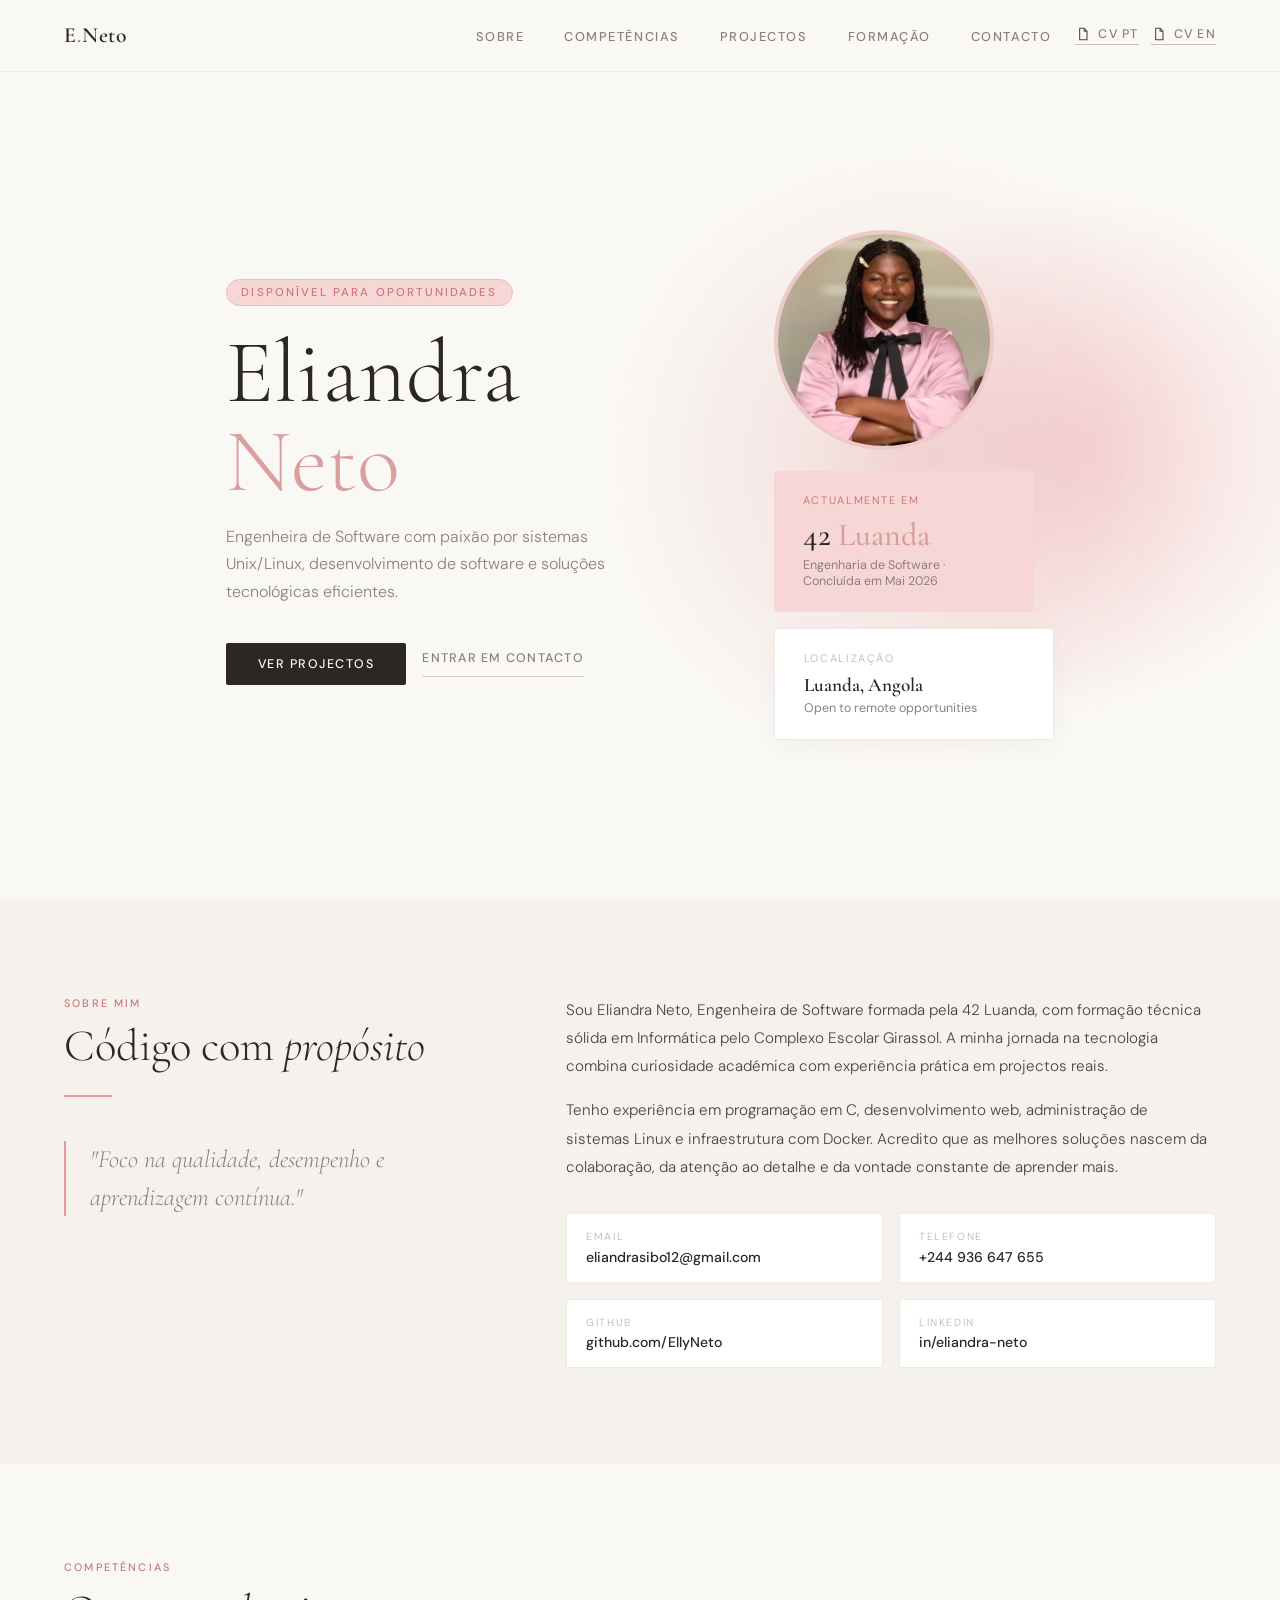
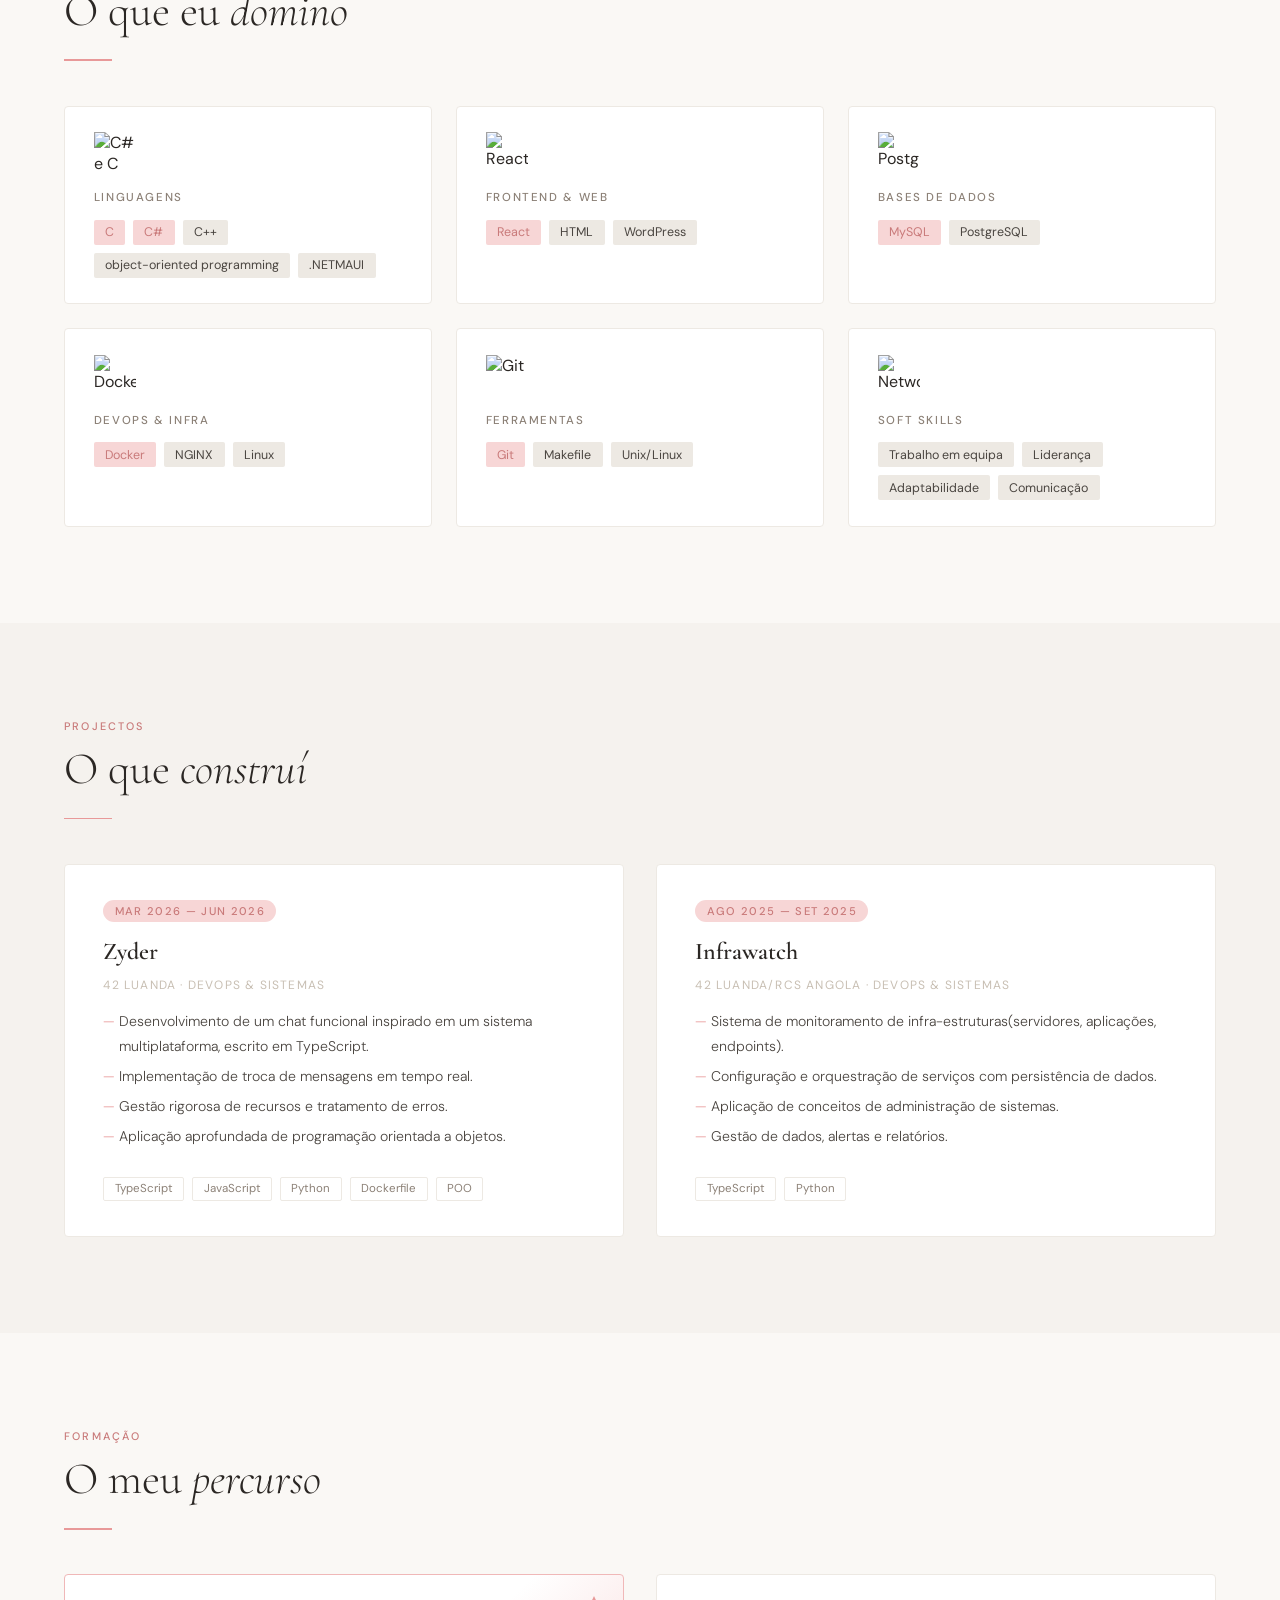
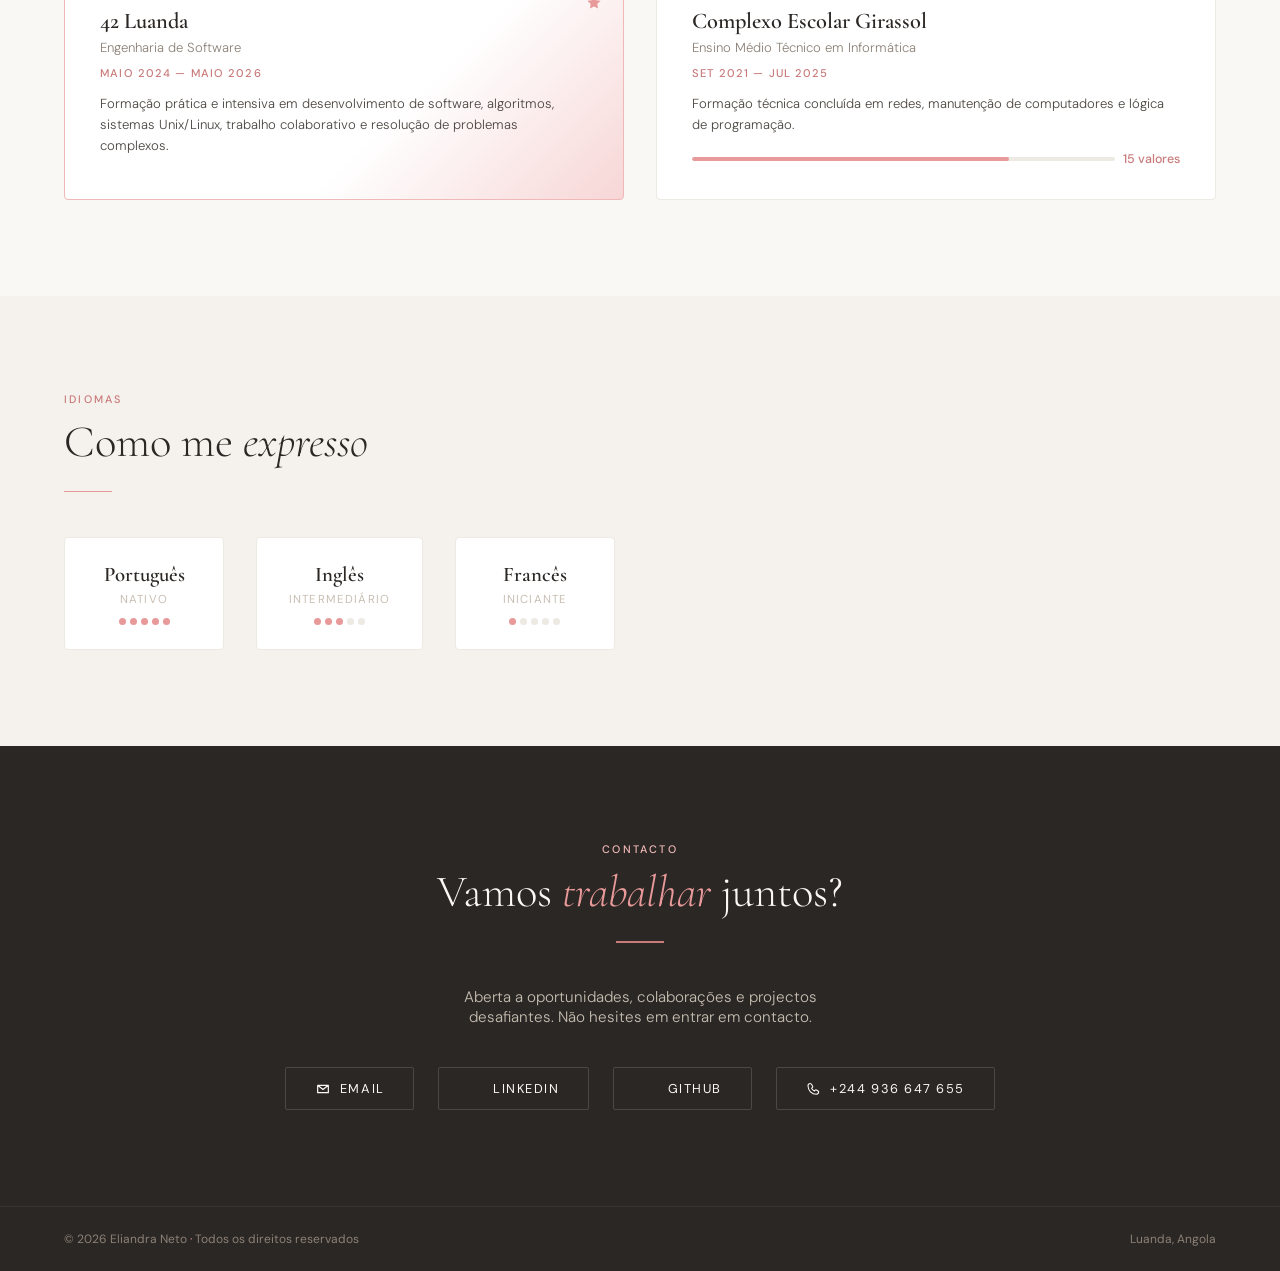
==== commit 75b3fdb3: "Change portifolio home" ====
--- a/index.html
+++ b/index.html
@@ -124,7 +124,8 @@
       display: grid; grid-template-columns: 1fr 1fr;
       align-items: center;
       padding: 8rem 4rem 4rem;
-      position: relative; overflow: hidden;
+      position: relative;
+      overflow: hidden;
     }
     .hero-bg-shape {
       position: absolute; right: -60px; top: 50%;
@@ -183,11 +184,157 @@
     }
     .btn-outline:hover { color: var(--rose-deep); border-color: var(--rose-soft); }
 
-    .hero-visual {
-      position: relative; z-index: 1;
-      display: flex; flex-direction: column; align-items: flex-end; gap: 1.4rem;
-      animation: fadeLeft 0.8s 0.3s ease both;
-    }
+.hero-visual{
+  position:relative;
+  display:flex;
+  flex-direction:column;
+  align-items:center;
+  justify-content:center;
+  gap:2rem;
+}
+
+.hero-photo-wrapper{
+    position:relative;
+    z-index:2;
+}
+
+.hero-photo-wrapper::before{
+  content:"";
+  position:absolute;
+  width:560px;
+  height:560px;
+  top:30%;
+  left:50%;
+  transform:translate(-50%, -50%);
+  border-radius:50%;
+  background:radial-gradient(
+    circle,
+    rgba(232,170,170,.42) 0%,
+    rgba(232,170,170,.22) 34%,
+    rgba(232,170,170,.10) 56%,
+    transparent 78%
+  );
+  filter: blur(288px);
+  opacity: 0.95;
+  z-index:-1;
+}
+#hero{
+    min-height:100vh;
+    display:flex;
+    justify-content:center;
+    align-items:center;
+    gap:8rem;
+    max-width:1400px;
+    margin:0 auto;
+    padding:7rem 4rem 3rem;
+}
+
+.hero-text{
+    max-width:520px;
+}
+
+.hero-name{
+    font-size:clamp(4rem,7vw,6rem);
+    line-height:.95;
+}
+
+.hero-name em{
+    display:block;
+    color:#d9a0a0;
+    font-style:normal;
+    margin-top:.25rem;
+}
+
+.hero-visual{
+    display:flex;
+    flex-direction:column;
+    align-items:center;
+    gap:2rem;
+    position:relative;
+  margin-top:-1.25rem;
+}
+
+.hero-photo-wrapper{
+    position:relative;
+}
+
+.hero-photo-wrapper::before{
+  content:"";
+  position:absolute;
+  width:560px;
+  height:560px;
+  left:50%;
+  top:46%;
+  transform:translate(-50%,-50%);
+  background:radial-gradient(
+    circle,
+    rgba(228,168,168,.42) 0%,
+    rgba(228,168,168,.22) 34%,
+    rgba(228,168,168,.10) 56%,
+    transparent 78%
+  );
+  filter: blur(28px);
+  opacity: 0.95;
+  z-index:-1;
+}
+
+.hero-photo{
+    width:220px;
+    height:220px;
+    border-radius:50%;
+    border:4px solid #efcfcf;
+    object-fit:cover;
+    box-shadow:none;
+  position:relative;
+  z-index:1;
+  margin-top: 0.35rem;
+}
+
+.hero-card{
+  width:260px;
+  background:white;
+  border:none;
+  box-shadow:none;
+  padding:1.6rem;
+}
+
+.hero-card.accent{
+    margin-top:1rem;     
+    margin-bottom:1rem;   
+
+    background:#f9dede;
+    border:none;
+    width:260px;
+    box-shadow:none;
+}
+
+.hero-card.accent .hero-card-label{
+  color:#7d6c6c;
+}
+
+.hero-card.accent .hero-card-value{
+  font-size:2rem;
+  font-weight:500;
+}
+
+.hero-card.accent .hero-card-value span{
+  color:#d99b9b;
+}
+
+.hero-card-value span{
+    color:#d79c9c;
+}
+
+.location-card{
+    font-size:1.2rem;
+}
+
+.btn-outline{
+    border:none;
+    border-bottom:1px solid #d8d0c8;
+    border-radius:0;
+    padding:0 0 10px;
+}
     .hero-card {
       background: white;
       border: 1px solid var(--stone-100);
@@ -691,13 +838,12 @@
   
     /* ── PHOTO ── */
     .hero-photo {
-      width: 190px; height: 190px;
-      border-radius: 50%;
-      object-fit: cover; object-position: center top;
-      border: 3px solid var(--rose-soft);
-      box-shadow: 0 8px 32px rgba(0,0,0,0.10);
-      margin-bottom: 1.2rem;
-      align-self: flex-end;
+      width:220px;
+  height:220px;
+  border-radius:50%;
+  border:4px solid #efc8c8;
+  object-fit:cover;
+  box-shadow:none;
     }
 
   </style>
@@ -740,7 +886,7 @@
         <a href="#contact" class="btn-outline">Entrar em Contacto</a>
       </div>
     </div>
-    <div class="hero-visual">
+    <div class="hero-photo-wrapper">
       <img class="hero-photo reveal" src="[data-uri]" alt="Eliandra Neto" />
       <div class="hero-card accent">
         <div class="hero-card-label">Actualmente em</div>
@@ -752,11 +898,11 @@
         <div class="hero-card-value" style="font-size:1.2rem;">Luanda, Angola</div>
         <div class="hero-card-sub">Open to remote opportunities</div>
       </div>
-      <div class="hero-card">
+      <!-- <div class="hero-card">
         <div class="hero-card-label">Média Final</div>
         <div class="hero-card-value">15 <span style="font-size:1rem;color:var(--stone-300)">valores</span></div>
         <div class="hero-card-sub">Ensino Técnico em Informática</div>
-      </div>
+      </div> -->
     </div>
   </section>
 
@@ -783,7 +929,7 @@
         <div class="about-details">
           <div class="about-detail">
             <div class="about-detail-label">Email</div>
-            <div class="about-detail-value">eliandrasibol2@gmail.com</div>
+            <div class="about-detail-value">eliandrasibo12@gmail.com</div>
           </div>
           <div class="about-detail">
             <div class="about-detail-label">Telefone</div>
@@ -1013,7 +1159,7 @@
         Aberta a oportunidades, colaborações e projectos desafiantes. Não hesites em entrar em contacto.
       </p>
       <div class="contact-links">
-        <a href="mailto:eliandrasibol2@gmail.com" class="contact-link"><span class="contact-link-icon icon-mail" aria-hidden="true"></span>Email</a>
+        <a href="mailto:eliandrasibo12@gmail.com" class="contact-link"><span class="contact-link-icon icon-mail" aria-hidden="true"></span>Email</a>
         <a href="https://www.linkedin.com/in/eliandra-neto-63034730a/" target="_blank" class="contact-link"><span class="contact-link-icon icon-linkedin" aria-hidden="true"></span>LinkedIn</a>
         <a href="https://github.com/EllyNeto" target="_blank" class="contact-link"><span class="contact-link-icon icon-github" aria-hidden="true"></span>GitHub</a>
         <a href="tel:+244936647655" class="contact-link"><span class="contact-link-icon icon-phone" aria-hidden="true"></span>+244 936 647 655</a>
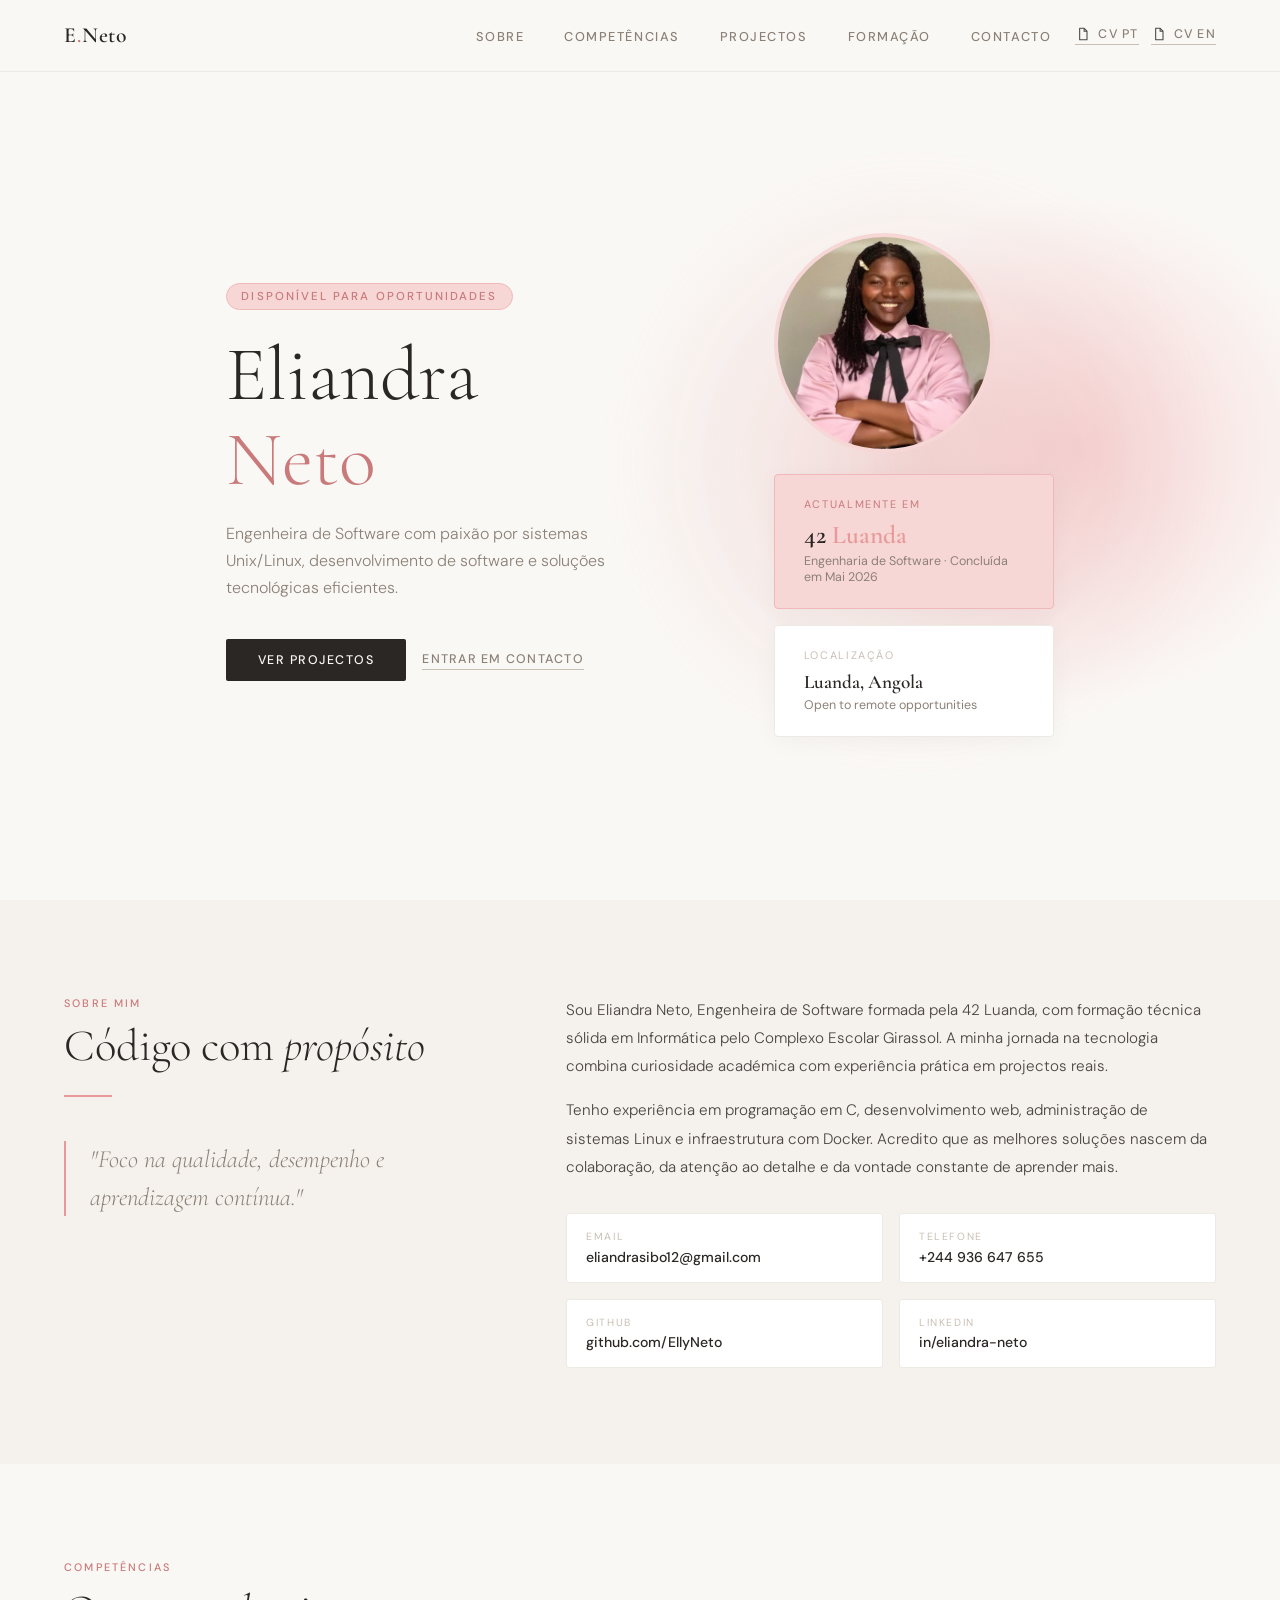
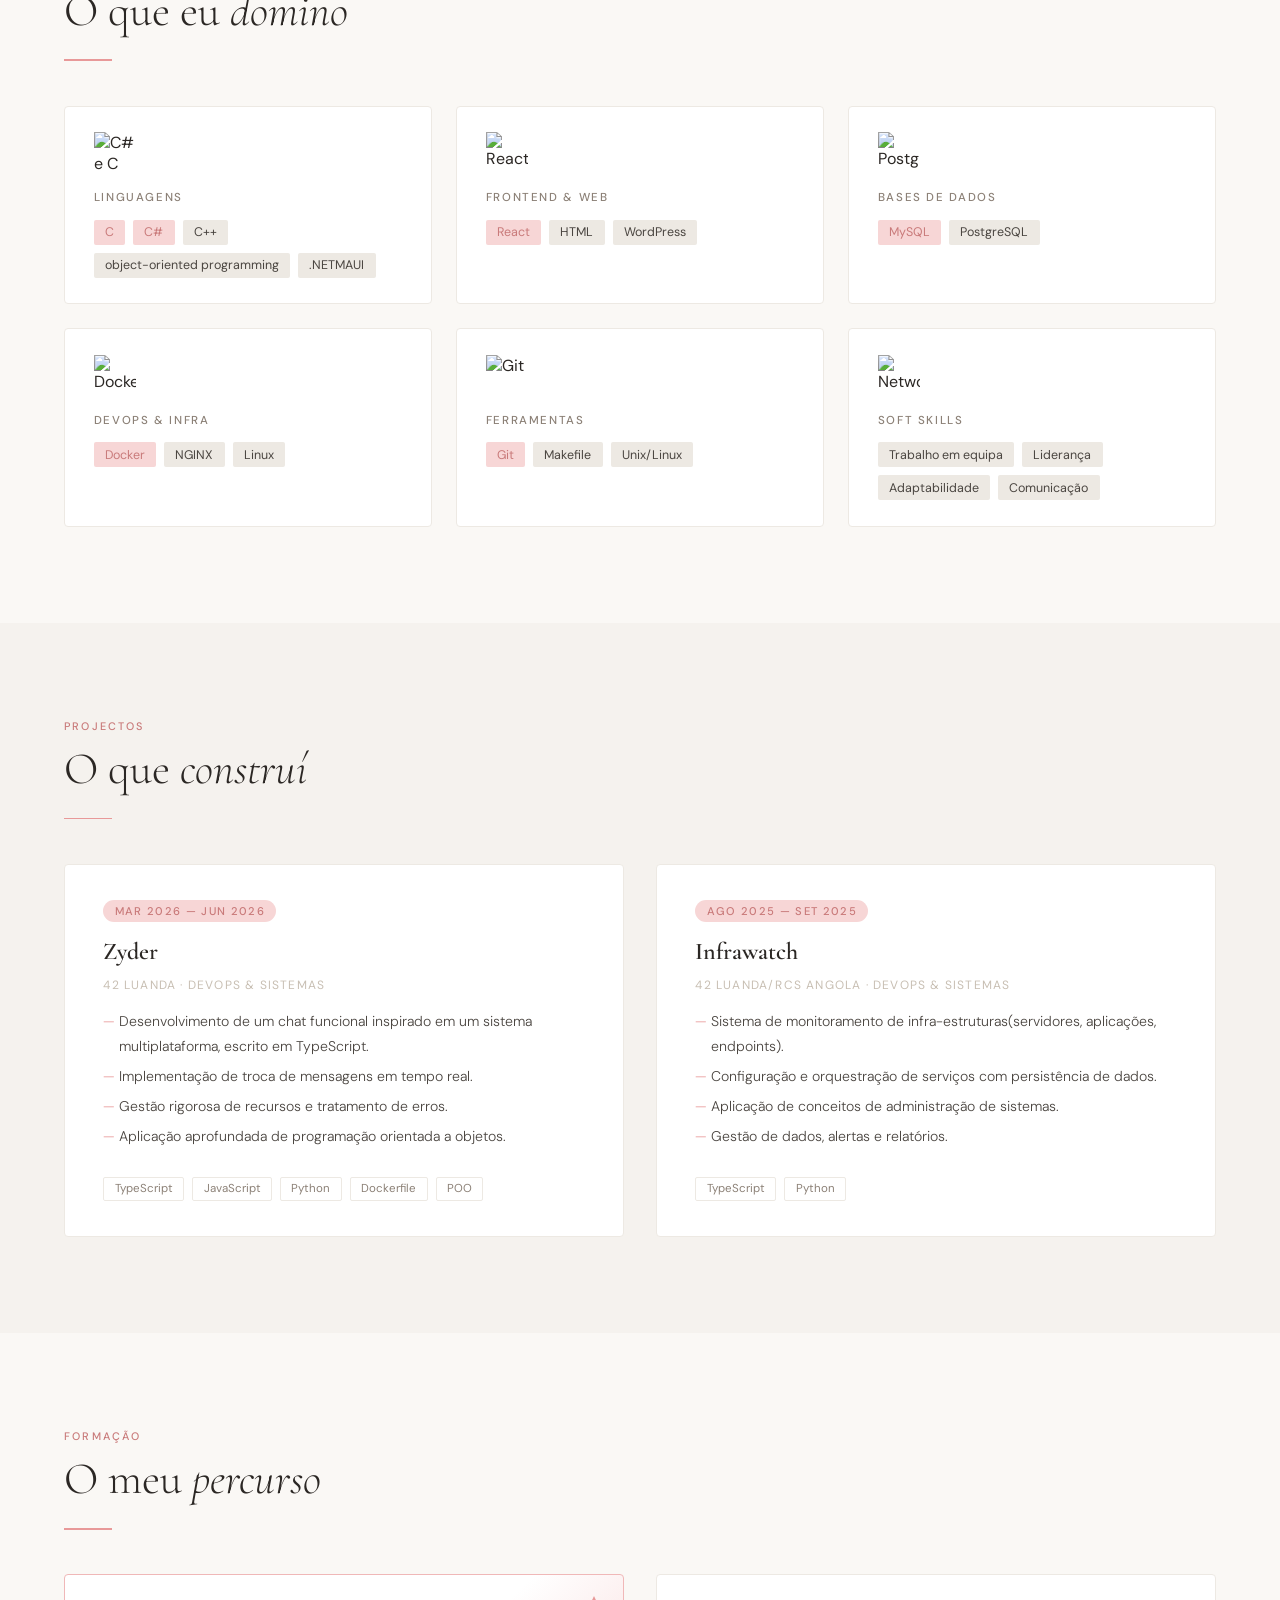
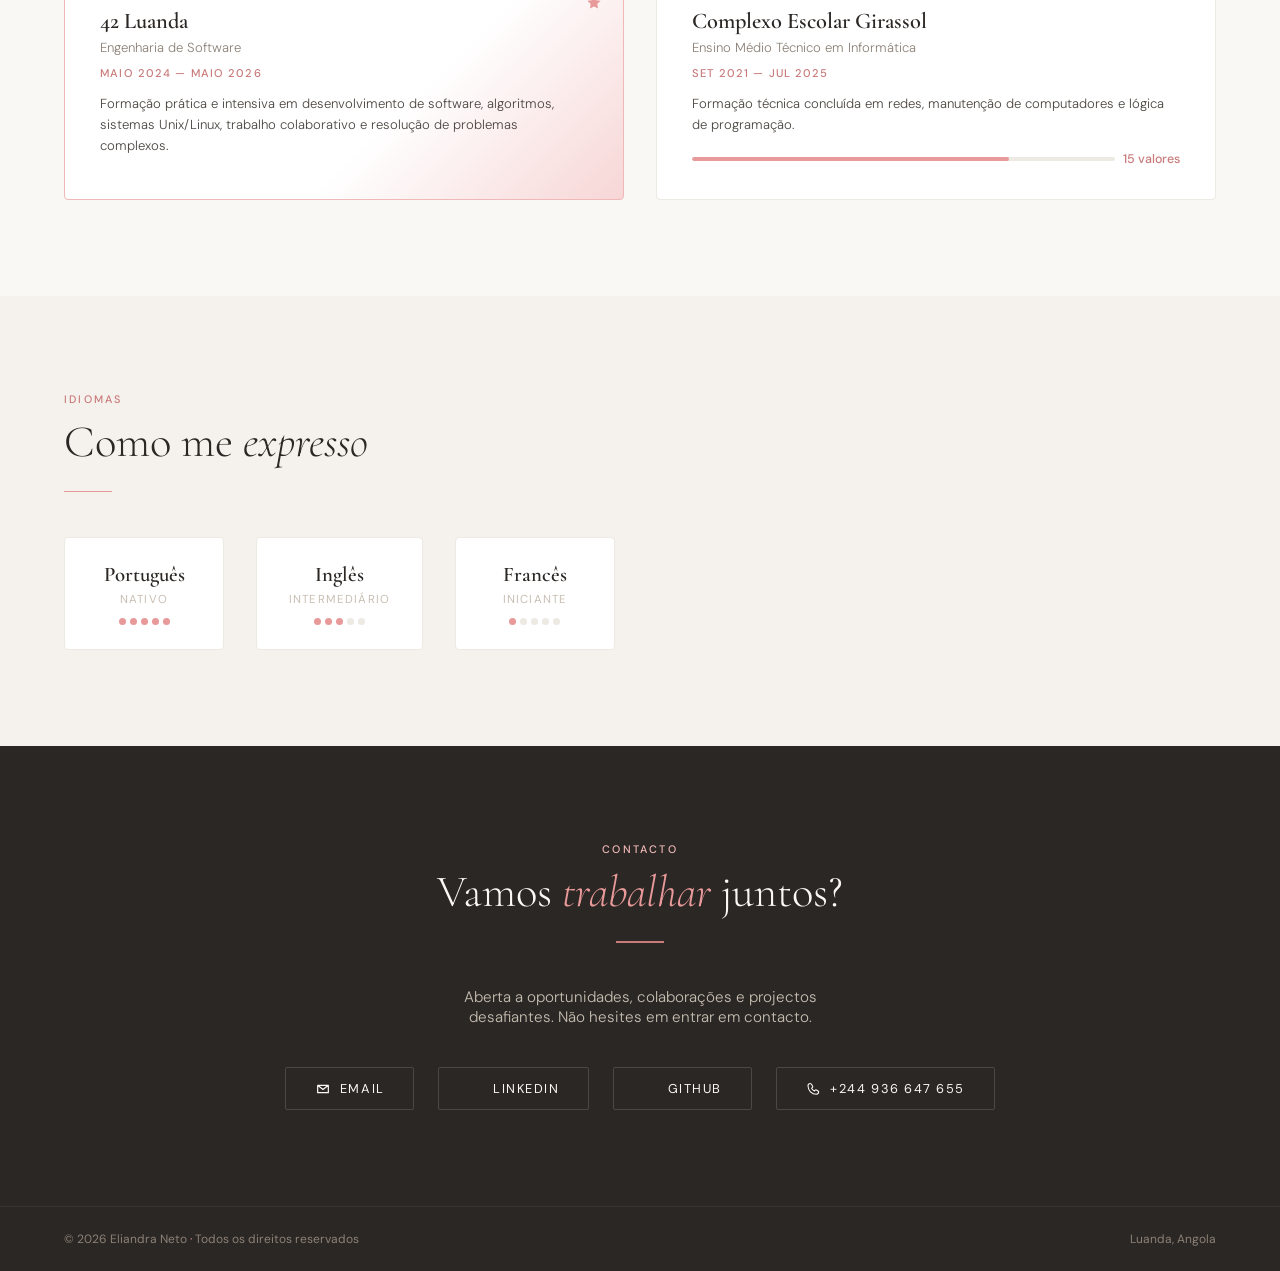
==== commit a5200ce8: "Correct responsivity" ====
--- a/index.html
+++ b/index.html
@@ -5,854 +5,13 @@
   <meta name="viewport" content="width=device-width, initial-scale=1.0"/>
   <title>  Eliandra Neto</title>
   <link href="https://fonts.googleapis.com/css2?family=Cormorant+Garamond:ital,wght@0,300;0,400;0,600;1,300;1,400&family=DM+Sans:wght@300;400;500&display=swap" rel="stylesheet"/>
- <link rel="icon" href="logo.svg" type="image/svg+xml">
-<link rel="apple-touch-icon" href="logo.svg">
-  <style>
-    :root {
-      --cream: #faf8f5;
-      --warm-white: #f5f2ee;
-      --stone-100: #ede9e3;
-      --stone-300: #c8bfb3;
-      --stone-500: #8c8177;
-      --stone-700: #4a4540;
-      --charcoal: #2b2724;
-      --rose-light: #f7d6d6;
-      --rose-soft: #f0b8b8;
-      --rose-accent: #e89999;
-      --rose-deep: #c97a7a;
-    }
-
-    *, *::before, *::after { box-sizing: border-box; margin: 0; padding: 0; }
-
-    html { scroll-behavior: smooth; }
-
-    body {
-      font-family: 'DM Sans', sans-serif;
-      background: var(--cream);
-      color: var(--charcoal);
-      overflow-x: hidden;
-    }
-
-    /* ── CURSOR ── */
-    .cursor {
-      width: 10px; height: 10px;
-      background: var(--rose-accent);
-      border-radius: 50%;
-      position: fixed; pointer-events: none; z-index: 9999;
-      transform: translate(-50%, -50%);
-      transition: transform 0.1s ease, width 0.3s ease, height 0.3s ease, opacity 0.3s ease;
-      mix-blend-mode: multiply;
-    }
-    .cursor-ring {
-      width: 36px; height: 36px;
-      border: 1.5px solid var(--rose-accent);
-      border-radius: 50%;
-      position: fixed; pointer-events: none; z-index: 9998;
-      transform: translate(-50%, -50%);
-      transition: transform 0.18s ease, opacity 0.3s ease;
-      opacity: 0.5;
-    }
-
-    /* ── NAV ── */
-    nav {
-      position: fixed; top: 0; width: 100%; z-index: 100;
-      padding: 1.4rem 4rem;
-      display: flex; justify-content: flex-start; align-items: center;
-      background: rgba(250,248,245,0.85);
-      backdrop-filter: blur(12px);
-      border-bottom: 1px solid var(--stone-100);
-    }
-    .nav-logo {
-      font-family: 'Cormorant Garamond', serif;
-      font-size: 1.35rem; font-weight: 600; letter-spacing: 0.04em;
-      color: var(--charcoal);
-      text-decoration: none;
-    }
-    .nav-logo span { color: var(--rose-deep); }
-    .nav-links {
-      display: flex; gap: 2.5rem; list-style: none;
-      margin-left: auto;
-    }
-    .nav-links a {
-      font-size: 0.8rem; letter-spacing: 0.12em; text-transform: uppercase;
-      color: var(--stone-500); text-decoration: none;
-      transition: color 0.25s;
-      font-weight: 500;
-    }
-    .nav-links a:hover { color: var(--rose-deep); }
-    .nav-actions {
-      display: flex;
-      gap: 0.75rem;
-      align-items: center;
-      margin-left: 1.5rem;
-    }
-    .nav-actions a {
-      color: var(--stone-500);
-      font-size: 0.78rem;
-      letter-spacing: 0.1em;
-      text-transform: uppercase;
-      text-decoration: none;
-      font-weight: 500;
-      border-bottom: 1px solid var(--stone-300);
-      padding-bottom: 2px;
-      transition: color 0.25s, border-color 0.25s;
-      white-space: nowrap;
-    }
-    .nav-actions a:hover {
-      color: var(--rose-deep);
-      border-color: var(--rose-soft);
-    }
-    .nav-cv-link {
-      display: inline-flex;
-      align-items: center;
-      gap: 0.45rem;
-    }
-    .nav-cv-icon {
-      width: 1rem;
-      height: 1rem;
-      display: inline-block;
-      flex: 0 0 auto;
-      background-position: center;
-      background-repeat: no-repeat;
-      background-size: contain;
-      background-image: url("data:image/svg+xml,%3Csvg xmlns='http://www.w3.org/2000/svg' viewBox='0 0 24 24' fill='none'%3E%3Cpath d='M7 3.5h6.7L18 7.8V20.5H7z' stroke='%234a4540' stroke-width='1.6' stroke-linejoin='round'/%3E%3Cpath d='M13.7 3.5v4.3H18' stroke='%234a4540' stroke-width='1.6' stroke-linejoin='round'/%3E%3C/svg%3E");
-    }
-
-    /* ── HERO ── */
-    #hero {
-      min-height: 100vh;
-      display: grid; grid-template-columns: 1fr 1fr;
-      align-items: center;
-      padding: 8rem 4rem 4rem;
-      position: relative;
-      overflow: hidden;
-    }
-    .hero-bg-shape {
-      position: absolute; right: -60px; top: 50%;
-      transform: translateY(-50%);
-      width: 520px; height: 520px;
-      background: radial-gradient(ellipse at center, var(--rose-light) 0%, transparent 70%);
-      border-radius: 50%; pointer-events: none; z-index: 0;
-    }
-    .hero-text { position: relative; z-index: 1; }
-    .hero-tag {
-      display: inline-block;
-      font-size: 0.72rem; letter-spacing: 0.18em; text-transform: uppercase;
-      color: var(--rose-deep); font-weight: 500;
-      border: 1px solid var(--rose-soft);
-      background: var(--rose-light);
-      padding: 0.3rem 0.9rem; border-radius: 20px;
-      margin-bottom: 1.5rem;
-      animation: fadeUp 0.6s ease both;
-    }
-    .hero-name {
-      font-family: 'Cormorant Garamond', serif;
-      font-size: clamp(3.2rem, 6vw, 5.5rem);
-      font-weight: 300; line-height: 1.06;
-      color: var(--charcoal);
-      animation: fadeUp 0.6s 0.15s ease both;
-    }
-    .hero-name em { font-style: italic; color: var(--rose-deep); }
-    .hero-subtitle {
-      margin-top: 1.2rem;
-      font-size: 1rem; color: var(--stone-500);
-      font-weight: 300; line-height: 1.7;
-      max-width: 420px;
-      animation: fadeUp 0.6s 0.3s ease both;
-    }
-    .hero-cta {
-      margin-top: 2.4rem;
-      display: flex; gap: 1rem; align-items: center;
-      flex-wrap: wrap;
-      animation: fadeUp 0.6s 0.45s ease both;
-    }
-    .btn-primary {
-      background: var(--charcoal); color: var(--cream);
-      padding: 0.8rem 2rem; border-radius: 2px;
-      font-size: 0.78rem; letter-spacing: 0.12em; text-transform: uppercase;
-      text-decoration: none; font-weight: 500;
-      transition: background 0.25s, transform 0.2s;
-    }
-    .btn-primary:hover { background: var(--rose-deep); transform: translateY(-2px); }
-    .btn-outline {
-      color: var(--stone-500); font-size: 0.78rem;
-      letter-spacing: 0.1em; text-transform: uppercase;
-      text-decoration: none; font-weight: 500;
-      border-bottom: 1px solid var(--stone-300);
-      padding-bottom: 2px;
-      transition: color 0.25s, border-color 0.25s;
-    }
-    .btn-outline:hover { color: var(--rose-deep); border-color: var(--rose-soft); }
-
-.hero-visual{
-  position:relative;
-  display:flex;
-  flex-direction:column;
-  align-items:center;
-  justify-content:center;
-  gap:2rem;
-}
-
-.hero-photo-wrapper{
-    position:relative;
-    z-index:2;
-}
-
-.hero-photo-wrapper::before{
-  content:"";
-  position:absolute;
-  width:560px;
-  height:560px;
-  top:30%;
-  left:50%;
-  transform:translate(-50%, -50%);
-  border-radius:50%;
-  background:radial-gradient(
-    circle,
-    rgba(232,170,170,.42) 0%,
-    rgba(232,170,170,.22) 34%,
-    rgba(232,170,170,.10) 56%,
-    transparent 78%
-  );
-  filter: blur(288px);
-  opacity: 0.95;
-  z-index:-1;
-}
-#hero{
-    min-height:100vh;
-    display:flex;
-    justify-content:center;
-    align-items:center;
-    gap:8rem;
-    max-width:1400px;
-    margin:0 auto;
-    padding:7rem 4rem 3rem;
-}
-
-.hero-text{
-    max-width:520px;
-}
-
-.hero-name{
-    font-size:clamp(4rem,7vw,6rem);
-    line-height:.95;
-}
-
-.hero-name em{
-    display:block;
-    color:#d9a0a0;
-    font-style:normal;
-    margin-top:.25rem;
-}
-
-.hero-visual{
-    display:flex;
-    flex-direction:column;
-    align-items:center;
-    gap:2rem;
-    position:relative;
-  margin-top:-1.25rem;
-}
-
-.hero-photo-wrapper{
-    position:relative;
-}
-
-.hero-photo-wrapper::before{
-  content:"";
-  position:absolute;
-  width:560px;
-  height:560px;
-  left:50%;
-  top:46%;
-  transform:translate(-50%,-50%);
-  background:radial-gradient(
-    circle,
-    rgba(228,168,168,.42) 0%,
-    rgba(228,168,168,.22) 34%,
-    rgba(228,168,168,.10) 56%,
-    transparent 78%
-  );
-  filter: blur(28px);
-  opacity: 0.95;
-  z-index:-1;
-}
-
-.hero-photo{
-    width:220px;
-    height:220px;
-    border-radius:50%;
-    border:4px solid #efcfcf;
-    object-fit:cover;
-    box-shadow:none;
-  position:relative;
-  z-index:1;
-  margin-top: 0.35rem;
-}
-
-.hero-card{
-  width:260px;
-  background:white;
-  border:none;
-  box-shadow:none;
-  padding:1.6rem;
-}
-
-.hero-card.accent{
-    margin-top:1rem;     
-    margin-bottom:1rem;   
-
-    background:#f9dede;
-    border:none;
-    width:260px;
-    box-shadow:none;
-}
-
-.hero-card.accent .hero-card-label{
-  color:#7d6c6c;
-}
-
-.hero-card.accent .hero-card-value{
-  font-size:2rem;
-  font-weight:500;
-}
-
-.hero-card.accent .hero-card-value span{
-  color:#d99b9b;
-}
-
-.hero-card-value span{
-    color:#d79c9c;
-}
-
-.location-card{
-    font-size:1.2rem;
-}
-
-.btn-outline{
-    border:none;
-    border-bottom:1px solid #d8d0c8;
-    border-radius:0;
-    padding:0 0 10px;
-}
-    .hero-card {
-      background: white;
-      border: 1px solid var(--stone-100);
-      border-radius: 4px;
-      padding: 1.4rem 1.8rem;
-      width: 280px;
-      box-shadow: 0 4px 24px rgba(0,0,0,0.04);
-    }
-    .hero-card-label {
-      font-size: 0.68rem; letter-spacing: 0.15em; text-transform: uppercase;
-      color: var(--stone-300); margin-bottom: 0.5rem;
-    }
-    .hero-card-value {
-      font-family: 'Cormorant Garamond', serif;
-      font-size: 1.6rem; font-weight: 600; color: var(--charcoal);
-    }
-    .hero-card-value span { color: var(--rose-accent); }
-    .hero-card-sub { font-size: 0.78rem; color: var(--stone-500); margin-top: 0.2rem; }
-
-    .hero-card.accent {
-      background: var(--rose-light);
-      border-color: var(--rose-soft);
-    }
-    .hero-card.accent .hero-card-label { color: var(--rose-deep); }
-    .hero-card.accent .hero-card-value { color: var(--charcoal); }
-
-    /* ── SECTION SHARED ── */
-    section { padding: 6rem 4rem; }
-    .section-label {
-      font-size: 0.68rem; letter-spacing: 0.2em; text-transform: uppercase;
-      color: var(--rose-deep); font-weight: 500; margin-bottom: 0.7rem;
-    }
-    .section-title {
-      font-family: 'Cormorant Garamond', serif;
-      font-size: clamp(2rem, 3.5vw, 3rem);
-      font-weight: 300; line-height: 1.15; color: var(--charcoal);
-    }
-    .section-title em { font-style: italic; }
-    .divider {
-      width: 48px; height: 1.5px;
-      background: var(--rose-accent); margin: 1.4rem 0 2.8rem;
-    }
-
-    /* ── ABOUT ── */
-    #about { background: var(--warm-white); }
-    .about-grid { display: grid; grid-template-columns: 1fr 1.6fr; gap: 6rem; align-items: start; }
-    .about-quote {
-      font-family: 'Cormorant Garamond', serif;
-      font-size: 1.55rem; font-weight: 300; font-style: italic;
-      color: var(--stone-500); line-height: 1.5;
-      border-left: 2px solid var(--rose-accent);
-      padding-left: 1.5rem;
-      margin-top: 2rem;
-    }
-    .about-text {
-      font-size: 0.95rem; color: var(--stone-700);
-      line-height: 1.85; font-weight: 300;
-    }
-    .about-text p + p { margin-top: 1rem; }
-    .about-details {
-      margin-top: 2rem;
-      display: grid; grid-template-columns: 1fr 1fr;
-      gap: 1rem;
-    }
-    .about-detail {
-      background: white; border: 1px solid var(--stone-100);
-      border-radius: 3px; padding: 1rem 1.2rem;
-    }
-    .about-detail-label {
-      font-size: 0.65rem; letter-spacing: 0.15em; text-transform: uppercase;
-      color: var(--stone-300);
-    }
-    .about-detail-value {
-      font-size: 0.88rem; color: var(--charcoal);
-      font-weight: 500; margin-top: 0.3rem;
-    }
-
-    /* ── SKILLS ── */
-    #skills { background: var(--cream); }
-    .skills-grid {
-      display: grid; grid-template-columns: repeat(3, 1fr); gap: 1.5rem;
-    }
-    .skill-group {
-      background: white; border: 1px solid var(--stone-100);
-      border-radius: 4px; padding: 1.6rem 1.8rem;
-      transition: box-shadow 0.3s, transform 0.3s, border-color 0.3s;
-      position: relative; overflow: hidden;
-    }
-    .skill-group::before {
-      content: ''; position: absolute; top: 0; left: 0;
-      width: 3px; height: 0;
-      background: var(--rose-accent);
-      transition: height 0.4s ease;
-    }
-    .skill-group:hover::before { height: 100%; }
-    .skill-group:hover {
-      box-shadow: 0 8px 32px rgba(0,0,0,0.06);
-      transform: translateY(-3px);
-      border-color: var(--rose-light);
-    }
-    .skill-group-icon {
-      width: 42px;
-      height: 42px;
-      object-fit: contain;
-      display: block;
-      margin-bottom: 1rem;
-    }
-    .skill-group-title {
-      font-size: 0.72rem; letter-spacing: 0.14em; text-transform: uppercase;
-      color: var(--stone-500); font-weight: 500; margin-bottom: 0.9rem;
-    }
-    .skill-tags { display: flex; flex-wrap: wrap; gap: 0.5rem; }
-    .skill-tag {
-      font-size: 0.78rem; padding: 0.28rem 0.7rem;
-      background: var(--stone-100); color: var(--stone-700);
-      border-radius: 2px; font-weight: 400;
-    }
-    .skill-tag.rose {
-      background: var(--rose-light); color: var(--rose-deep);
-    }
-
-    /* ── PROJECTS ── */
-    #projects { background: var(--warm-white); }
-    .projects-grid { display: grid; grid-template-columns: 1fr 1fr; gap: 2rem; }
-    .project-card {
-      background: white; border: 1px solid var(--stone-100);
-      border-radius: 4px; padding: 2.2rem 2.4rem;
-      display: flex; flex-direction: column;
-      transition: box-shadow 0.3s, transform 0.3s;
-      position: relative; overflow: hidden;
-    }
-    .project-card::after {
-      content: '';
-      position: absolute; bottom: 0; left: 0; right: 0;
-      height: 3px;
-      background: linear-gradient(90deg, var(--rose-light), var(--rose-accent));
-      transform: scaleX(0); transform-origin: left;
-      transition: transform 0.4s ease;
-    }
-    .project-card:hover::after { transform: scaleX(1); }
-    .project-card:hover {
-      box-shadow: 0 12px 40px rgba(0,0,0,0.07);
-      transform: translateY(-4px);
-    }
-    .project-period {
-      font-size: 0.7rem; letter-spacing: 0.12em; text-transform: uppercase;
-      color: var(--rose-deep); font-weight: 500;
-      background: var(--rose-light); display: inline-block;
-      padding: 0.25rem 0.7rem; border-radius: 20px;
-      margin-bottom: 1rem; width: fit-content;
-    }
-    .project-title {
-      font-family: 'Cormorant Garamond', serif;
-      font-size: 1.5rem; font-weight: 600; color: var(--charcoal);
-      margin-bottom: 0.6rem; line-height: 1.2;
-    }
-    .project-org {
-      font-size: 0.75rem; color: var(--stone-300);
-      text-transform: uppercase; letter-spacing: 0.1em;
-      margin-bottom: 1rem;
-    }
-    .project-desc {
-      font-size: 0.88rem; color: var(--stone-700);
-      line-height: 1.8; font-weight: 300; flex: 1;
-    }
-    .project-desc li {
-      list-style: none; padding-left: 1rem; position: relative;
-      margin-bottom: 0.3rem;
-    }
-    .project-desc li::before {
-      content: '—'; position: absolute; left: 0;
-      color: var(--rose-accent);
-    }
-    .project-tech {
-      margin-top: 1.4rem;
-      display: flex; flex-wrap: wrap; gap: 0.5rem;
-    }
-    .tech-badge {
-      font-size: 0.72rem; padding: 0.22rem 0.65rem;
-      border: 1px solid var(--stone-100); border-radius: 2px;
-      color: var(--stone-500);
-    }
-
-    /* ── EDUCATION ── */
-    #education { background: var(--cream); }
-    .edu-grid { display: grid; grid-template-columns: 1fr 1fr; gap: 2rem; }
-    .edu-card {
-      border: 1px solid var(--stone-100);
-      border-radius: 4px; padding: 2rem 2.2rem;
-      background: white; position: relative; overflow: hidden;
-    }
-    .edu-card.featured {
-      border-color: var(--rose-soft);
-      background: linear-gradient(135deg, white 60%, var(--rose-light) 100%);
-    }
-    .edu-card.featured::before {
-      content: '';
-      position: absolute;
-      top: 1.15rem;
-      right: 1.25rem;
-      width: 18px;
-      height: 18px;
-      background: url("data:image/svg+xml,%3Csvg xmlns='http://www.w3.org/2000/svg' viewBox='0 0 24 24' fill='none'%3E%3Cpath d='M12 2.8l2.7 5.46 6.03.88-4.37 4.26 1.03 6.01L12 16.6 6.61 19.41l1.03-6.01L3.27 9.14l6.03-.88L12 2.8Z' fill='%23e89999'/%3E%3C/svg%3E") center/contain no-repeat;
-    }
-    .edu-school {
-      font-family: 'Cormorant Garamond', serif;
-      font-size: 1.4rem; font-weight: 600; color: var(--charcoal);
-      margin-bottom: 0.3rem;
-    }
-    .edu-degree {
-      font-size: 0.82rem; color: var(--stone-500);
-      margin-bottom: 0.6rem; font-weight: 300;
-    }
-    .edu-period {
-      font-size: 0.7rem; letter-spacing: 0.1em; text-transform: uppercase;
-      color: var(--rose-deep); font-weight: 500;
-    }
-    .edu-note {
-      margin-top: 0.8rem; font-size: 0.82rem;
-      color: var(--stone-700); font-weight: 300;
-      line-height: 1.6;
-    }
-    .edu-score {
-      margin-top: 1rem; display: flex; align-items: center; gap: 0.5rem;
-    }
-    .edu-score-bar {
-      flex: 1; height: 4px; background: var(--stone-100);
-      border-radius: 2px; overflow: hidden;
-    }
-    .edu-score-fill {
-      height: 100%; background: var(--rose-accent);
-      border-radius: 2px; width: 75%;
-      animation: growBar 1.2s 0.5s ease both;
-    }
-    @keyframes growBar { from { width: 0 } }
-    .edu-score-label {
-      font-size: 0.78rem; color: var(--rose-deep); font-weight: 500;
-    }
-
-    /* ── LANGUAGES ── */
-    #languages { background: var(--warm-white); }
-    .lang-row {
-      display: flex; gap: 2rem; flex-wrap: wrap;
-    }
-    .lang-item {
-      background: white; border: 1px solid var(--stone-100);
-      border-radius: 4px; padding: 1.5rem 2rem;
-      min-width: 160px; text-align: center;
-      transition: border-color 0.3s, transform 0.3s;
-    }
-    .lang-item:hover {
-      border-color: var(--rose-soft); transform: translateY(-3px);
-    }
-    .lang-name {
-      font-family: 'Cormorant Garamond', serif;
-      font-size: 1.3rem; font-weight: 600; color: var(--charcoal);
-    }
-    .lang-level {
-      font-size: 0.72rem; letter-spacing: 0.1em; text-transform: uppercase;
-      color: var(--stone-300); margin-top: 0.3rem;
-    }
-    .lang-dots {
-      display: flex; justify-content: center; gap: 4px; margin-top: 0.7rem;
-    }
-    .lang-dot {
-      width: 7px; height: 7px; border-radius: 50%;
-      background: var(--stone-100);
-    }
-    .lang-dot.filled { background: var(--rose-accent); }
-
-    /* ── CONTACT ── */
-    #contact {
-      background: var(--charcoal); color: var(--cream);
-      text-align: center; padding: 6rem 4rem;
-    }
-    #contact .section-label { color: var(--rose-soft); }
-    #contact .section-title { color: var(--cream); }
-    #contact .section-title em { color: var(--rose-accent); }
-    #contact .divider { background: var(--rose-deep); margin-left: auto; margin-right: auto; }
-    .contact-sub {
-      font-size: 0.95rem; color: var(--stone-300);
-      font-weight: 300; max-width: 420px;
-      margin: 0 auto 2.5rem;
-    }
-    .contact-links {
-      display: flex; justify-content: center; gap: 1.5rem; flex-wrap: wrap;
-    }
-    .contact-link {
-      display: inline-flex;
-      align-items: center;
-      gap: 0.55rem;
-      color: var(--cream); text-decoration: none;
-      font-size: 0.8rem; letter-spacing: 0.12em; text-transform: uppercase;
-      border: 1px solid rgba(255,255,255,0.15);
-      padding: 0.75rem 1.8rem; border-radius: 2px;
-      transition: background 0.25s, border-color 0.25s, color 0.25s;
-      font-weight: 400;
-    }
-    .contact-link:hover {
-      background: var(--rose-deep); border-color: var(--rose-deep);
-    }
-    .contact-link-icon {
-      width: 1rem;
-      height: 1rem;
-      display: inline-block;
-      flex: 0 0 auto;
-      background-position: center;
-      background-repeat: no-repeat;
-      background-size: contain;
-    }
-    .icon-mail { background-image: url("data:image/svg+xml,%3Csvg xmlns='http://www.w3.org/2000/svg' viewBox='0 0 24 24' fill='none'%3E%3Cpath d='M4 6.5h16v11H4v-11Zm0 0 8 6.2 8-6.2' stroke='%23faf8f5' stroke-width='1.8' stroke-linecap='round' stroke-linejoin='round'/%3E%3C/svg%3E"); }
-    .icon-linkedin { background-image: url("https://raw.githubusercontent.com/tandpfun/skill-icons/main/icons/LinkedIn.svg"); }
-    .icon-github { background-image: url("https://raw.githubusercontent.com/tandpfun/skill-icons/main/icons/Git.svg"); }
-    .icon-phone { background-image: url("data:image/svg+xml,%3Csvg xmlns='http://www.w3.org/2000/svg' viewBox='0 0 24 24' fill='none'%3E%3Cpath d='M8.4 5.2 10 7.9c.3.5.2 1.1-.2 1.5l-1.4 1.4c.9 1.8 2.4 3.4 4.2 4.2l1.4-1.4c.4-.4 1-.5 1.5-.2l2.7 1.6c.5.3.8.8.8 1.3 0 1.9-1.6 3.5-3.5 3.5-6.9 0-12.5-5.6-12.5-12.5 0-1.9 1.6-3.5 3.5-3.5.5 0 1 .3 1.3.8Z' stroke='%23faf8f5' stroke-width='1.6' stroke-linecap='round' stroke-linejoin='round'/%3E%3C/svg%3E"); }
-
-    /* ── FOOTER ── */
-    footer {
-      background: var(--charcoal);
-      border-top: 1px solid rgba(255,255,255,0.06);
-      padding: 1.5rem 4rem;
-      display: flex; justify-content: space-between; align-items: center;
-    }
-    footer span {
-      font-size: 0.75rem; color: var(--stone-500);
-    }
-    footer .footer-dot { color: var(--rose-accent); }
-
-    /* ── ANIMATIONS ── */
-    @keyframes fadeUp {
-      from { opacity: 0; transform: translateY(24px); }
-      to   { opacity: 1; transform: translateY(0); }
-    }
-    @keyframes fadeLeft {
-      from { opacity: 0; transform: translateX(24px); }
-      to   { opacity: 1; transform: translateX(0); }
-    }
-    .reveal {
-      opacity: 0; transform: translateY(20px);
-      transition: opacity 0.7s ease, transform 0.7s ease;
-    }
-    .reveal.visible {
-      opacity: 1; transform: translateY(0);
-    }
-
-    /* ── RESPONSIVE ── */
-    @media (max-width: 900px) {
-      nav {
-        padding: 1rem 1.5rem;
-        gap: 1rem;
-        flex-wrap: wrap;
-      }
-      .nav-links { display: none; }
-      .nav-actions {
-        margin-left: auto;
-        gap: 0.5rem;
-        flex-wrap: wrap;
-        justify-content: flex-end;
-      }
-      .nav-actions a { padding: 0.45rem 0.8rem; }
-      #hero { grid-template-columns: 1fr; padding: 7rem 2rem 3rem; }
-      .hero-text { text-align: center; }
-      .hero-subtitle { margin-left: auto; margin-right: auto; }
-      .hero-cta { justify-content: center; }
-      .hero-visual { align-items: center; margin-top: 2.25rem; }
-      .hero-card { width: min(100%, 360px); }
-      section { padding: 4rem 2rem; }
-      .about-grid, .projects-grid, .edu-grid { grid-template-columns: 1fr; gap: 2rem; }
-      .skills-grid { grid-template-columns: 1fr 1fr; }
-      .about-left,
-      .about-grid > div:last-child,
-      .projects-grid,
-      .edu-grid,
-      .lang-row,
-      #contact .reveal {
-        text-align: center;
-      }
-      .about-left .divider,
-      #contact .divider,
-      .reveal > .divider {
-        margin-left: auto;
-        margin-right: auto;
-      }
-      .about-quote {
-        border-left: 0;
-        border-top: 2px solid var(--rose-accent);
-        padding-left: 0;
-        padding-top: 1rem;
-        max-width: 420px;
-        margin-left: auto;
-        margin-right: auto;
-      }
-      .about-details {
-        justify-content: center;
-      }
-      .about-detail,
-      .project-card,
-      .edu-card,
-      .lang-item {
-        text-align: center;
-      }
-      .project-card,
-      .edu-card {
-        align-items: center;
-      }
-      .project-period,
-      .project-org,
-      .tech-badge,
-      .edu-period,
-      .edu-note,
-      .edu-score-label {
-        margin-left: auto;
-        margin-right: auto;
-      }
-      .project-desc {
-        max-width: 38rem;
-      }
-      .project-desc li {
-        padding-left: 0;
-      }
-      .project-desc li::before {
-        position: static;
-        margin-right: 0.35rem;
-      }
-      .contact-links {
-        gap: 1rem;
-      }
-      footer {
-        flex-direction: column;
-        gap: 0.4rem;
-        text-align: center;
-      }
-    }
-
-    @media (max-width: 600px) {
-      nav {
-        padding: 0.9rem 1rem;
-        align-items: center;
-      }
-      .nav-actions {
-        width: auto;
-        margin-left: auto;
-      }
-      .nav-actions a {
-        flex: 0 0 auto;
-        text-align: center;
-      }
-      #hero {
-        padding: 6.5rem 1rem 2.5rem;
-      }
-      .hero-text,
-      .about-left,
-      .about-grid > div:last-child,
-      .projects-grid,
-      .edu-grid,
-      .lang-row,
-      #contact .reveal {
-        text-align: center;
-      }
-      .hero-visual,
-      .hero-cta,
-      .contact-links,
-      .lang-row {
-        justify-content: center;
-      }
-      .hero-card { width: 100%; max-width: 340px; }
-      .hero-name {
-        font-size: clamp(2.6rem, 12vw, 4rem);
-      }
-      .hero-subtitle {
-        font-size: 0.95rem;
-        max-width: 34rem;
-      }
-      .hero-cta {
-        gap: 0.75rem;
-      }
-      .hero-cta a {
-        width: 100%;
-        text-align: center;
-      }
-      .skills-grid {
-        grid-template-columns: 1fr;
-      }
-      .about-details {
-        grid-template-columns: 1fr;
-      }
-      .about-quote {
-        max-width: 100%;
-      }
-      .lang-item {
-        min-width: 100%;
-      }
-      .project-card,
-      .edu-card {
-        padding: 1.8rem 1.4rem;
-      }
-      .contact-link {
-        width: 100%;
-        justify-content: center;
-      }
-    }
-  
-    /* ── PHOTO ── */
-    .hero-photo {
-      width:220px;
-  height:220px;
-  border-radius:50%;
-  border:4px solid #efc8c8;
-  object-fit:cover;
-  box-shadow:none;
-    }
-
-  </style>
+ <link rel="icon" href="./utils/logo.svg" type="image/svg+xml">
+<link rel="apple-touch-icon" href="./utils/logo.svg">
+  <link rel="stylesheet" href="./style.css" />
 </head>
 <body>
 
-  <!-- Cursor
-  <div class="cursor" id="cursor"></div>
-  <div class="cursor-ring" id="cursorRing"></div> -->
+
 
   <!-- Nav -->
   <nav>
@@ -863,11 +22,20 @@
       <li><a href="#projects">Projectos</a></li>
       <li><a href="#education">Formação</a></li>
       <li><a href="#contact">Contacto</a></li>
+      <li class="mobile-only-actions">
+        <a href="./cv/CV_Eliandra_Neto.pdf" target="_blank" download class="nav-cv-link"><span class="nav-cv-icon" aria-hidden="true"></span>CV PT</a>
+        <a href="./cv/Eliandra_Neto_Resume.pdf" target="_blank" download class="nav-cv-link"><span class="nav-cv-icon" aria-hidden="true"></span>CV EN</a>
+      </li>
     </ul>
     <div class="nav-actions">
       <a href="./cv/CV_Eliandra_Neto.pdf" target="_blank" download class="nav-cv-link"><span class="nav-cv-icon" aria-hidden="true"></span>CV PT</a>
       <a href="./cv/Eliandra_Neto_Resume.pdf" target="_blank" download class="nav-cv-link"><span class="nav-cv-icon" aria-hidden="true"></span>CV EN</a>
     </div>
+    <button class="nav-toggle" id="navToggle" aria-label="Abrir menu">
+      <span></span>
+      <span></span>
+      <span></span>
+    </button>
   </nav>
 
   <!-- Hero -->
@@ -887,7 +55,7 @@
       </div>
     </div>
     <div class="hero-photo-wrapper">
-      <img class="hero-photo reveal" src="[data-uri]" alt="Eliandra Neto" />
+      <img class="hero-photo reveal" src="./utils/photo.png" alt="Eliandra Neto" />
       <div class="hero-card accent">
         <div class="hero-card-label">Actualmente em</div>
         <div class="hero-card-value">42 <span>Luanda</span></div>
@@ -1174,17 +342,25 @@
   </footer>
 
   <script>
-    // Cursor
-    const cursor = document.getElementById('cursor');
-    const ring = document.getElementById('cursorRing');
-    document.addEventListener('mousemove', e => {
-      cursor.style.left = e.clientX + 'px';
-      cursor.style.top = e.clientY + 'px';
-      setTimeout(() => {
-        ring.style.left = e.clientX + 'px';
-        ring.style.top = e.clientY + 'px';
-      }, 60);
-    });
+
+
+    // Mobile Navigation Toggle
+    const navToggle = document.getElementById('navToggle');
+    const navLinks = document.querySelector('.nav-links');
+    if (navToggle && navLinks) {
+      navToggle.addEventListener('click', () => {
+        navToggle.classList.toggle('active');
+        navLinks.classList.toggle('active');
+      });
+
+      // Close menu when clicking a link
+      navLinks.querySelectorAll('a').forEach(link => {
+        link.addEventListener('click', () => {
+          navToggle.classList.remove('active');
+          navLinks.classList.remove('active');
+        });
+      });
+    }
 
     // Scroll reveal
     const reveals = document.querySelectorAll('.reveal');
--- a/style.css
+++ b/style.css
@@ -0,0 +1,802 @@
+:root {
+      --cream: #faf8f5;
+      --warm-white: #f5f2ee;
+      --stone-100: #ede9e3;
+      --stone-300: #c8bfb3;
+      --stone-500: #8c8177;
+      --stone-700: #4a4540;
+      --charcoal: #2b2724;
+      --rose-light: #f7d6d6;
+      --rose-soft: #f0b8b8;
+      --rose-accent: #e89999;
+      --rose-deep: #c97a7a;
+    }
+
+    *, *::before, *::after { box-sizing: border-box; margin: 0; padding: 0; }
+
+    html { scroll-behavior: smooth; }
+
+    body {
+      font-family: 'DM Sans', sans-serif;
+      background: var(--cream);
+      color: var(--charcoal);
+      overflow-x: hidden;
+    }
+
+
+    /* ── NAV ── */
+    nav {
+      position: fixed; top: 0; width: 100%; z-index: 100;
+      padding: 1.4rem 4rem;
+      display: flex; justify-content: flex-start; align-items: center;
+      background: rgba(250,248,245,0.85);
+      backdrop-filter: blur(12px);
+      border-bottom: 1px solid var(--stone-100);
+    }
+    .nav-logo {
+      font-family: 'Cormorant Garamond', serif;
+      font-size: 1.35rem; font-weight: 600; letter-spacing: 0.04em;
+      color: var(--charcoal);
+      text-decoration: none;
+    }
+    .nav-logo span { color: var(--rose-deep); }
+    .nav-links {
+      display: flex; gap: 2.5rem; list-style: none;
+      margin-left: auto;
+    }
+    .nav-links a {
+      font-size: 0.8rem; letter-spacing: 0.12em; text-transform: uppercase;
+      color: var(--stone-500); text-decoration: none;
+      transition: color 0.25s;
+      font-weight: 500;
+    }
+    .nav-links a:hover { color: var(--rose-deep); }
+    .nav-actions {
+      display: flex;
+      gap: 0.75rem;
+      align-items: center;
+      margin-left: 1.5rem;
+    }
+    .nav-actions a {
+      color: var(--stone-500);
+      font-size: 0.78rem;
+      letter-spacing: 0.1em;
+      text-transform: uppercase;
+      text-decoration: none;
+      font-weight: 500;
+      border-bottom: 1px solid var(--stone-300);
+      padding-bottom: 2px;
+      transition: color 0.25s, border-color 0.25s;
+      white-space: nowrap;
+    }
+    .nav-actions a:hover {
+      color: var(--rose-deep);
+      border-color: var(--rose-soft);
+    }
+    .nav-cv-link {
+      display: inline-flex;
+      align-items: center;
+      gap: 0.45rem;
+    }
+    .nav-cv-icon {
+      width: 1rem;
+      height: 1rem;
+      display: inline-block;
+      flex: 0 0 auto;
+      background-position: center;
+      background-repeat: no-repeat;
+      background-size: contain;
+      background-image: url("data:image/svg+xml,%3Csvg xmlns='http://www.w3.org/2000/svg' viewBox='0 0 24 24' fill='none'%3E%3Cpath d='M7 3.5h6.7L18 7.8V20.5H7z' stroke='%234a4540' stroke-width='1.6' stroke-linejoin='round'/%3E%3Cpath d='M13.7 3.5v4.3H18' stroke='%234a4540' stroke-width='1.6' stroke-linejoin='round'/%3E%3C/svg%3E");
+    }
+    .mobile-only-actions {
+      display: none;
+    }
+    .nav-toggle {
+      display: none;
+      flex-direction: column;
+      justify-content: space-between;
+      width: 24px;
+      height: 18px;
+      background: transparent;
+      border: none;
+      cursor: pointer;
+      z-index: 105;
+      padding: 0;
+      margin-left: auto;
+    }
+    .nav-toggle span {
+      width: 100%;
+      height: 2px;
+      background-color: var(--charcoal);
+      border-radius: 2px;
+      transition: transform 0.3s ease, opacity 0.3s ease;
+    }
+    .nav-toggle.active span:nth-child(1) {
+      transform: translateY(8px) rotate(45deg);
+    }
+    .nav-toggle.active span:nth-child(2) {
+      opacity: 0;
+    }
+    .nav-toggle.active span:nth-child(3) {
+      transform: translateY(-8px) rotate(-45deg);
+    }
+
+    /* ── HERO ── */
+    #hero {
+      min-height: 100vh;
+      display: flex;
+      justify-content: center;
+      align-items: center;
+      gap: 8rem;
+      max-width: 1400px;
+      margin: 0 auto;
+      padding: 7rem 4rem 3rem;
+      position: relative;
+      overflow: hidden;
+    }
+    .hero-bg-shape {
+      position: absolute; right: -60px; top: 50%;
+      transform: translateY(-50%);
+      width: 520px; height: 520px;
+      background: radial-gradient(ellipse at center, var(--rose-light) 0%, transparent 70%);
+      border-radius: 50%; pointer-events: none; z-index: 0;
+    }
+    .hero-text {
+      max-width: 520px;
+      position: relative;
+      z-index: 1;
+    }
+    .hero-tag {
+      display: inline-block;
+      font-size: 0.72rem; letter-spacing: 0.18em; text-transform: uppercase;
+      color: var(--rose-deep); font-weight: 500;
+      border: 1px solid var(--rose-soft);
+      background: var(--rose-light);
+      padding: 0.3rem 0.9rem; border-radius: 20px;
+      margin-bottom: 1.5rem;
+      animation: fadeUp 0.6s ease both;
+    }
+    .hero-name {
+      font-family: 'Cormorant Garamond', serif;
+      font-size: clamp(3.2rem, 6vw, 5.5rem);
+      font-weight: 300; line-height: 1.06;
+      color: var(--charcoal);
+      animation: fadeUp 0.6s 0.15s ease both;
+    }
+    .hero-name em {
+      display: block;
+      font-style: normal;
+      color: var(--rose-deep);
+      margin-top: 0.25rem;
+    }
+    .hero-subtitle {
+      margin-top: 1.2rem;
+      font-size: 1rem; color: var(--stone-500);
+      font-weight: 300; line-height: 1.7;
+      max-width: 420px;
+      animation: fadeUp 0.6s 0.3s ease both;
+    }
+    .hero-cta {
+      margin-top: 2.4rem;
+      display: flex; gap: 1rem; align-items: center;
+      flex-wrap: wrap;
+      animation: fadeUp 0.6s 0.45s ease both;
+    }
+    .btn-primary {
+      background: var(--charcoal); color: var(--cream);
+      padding: 0.8rem 2rem; border-radius: 2px;
+      font-size: 0.78rem; letter-spacing: 0.12em; text-transform: uppercase;
+      text-decoration: none; font-weight: 500;
+      transition: background 0.25s, transform 0.2s;
+    }
+    .btn-primary:hover { background: var(--rose-deep); transform: translateY(-2px); }
+    .btn-outline {
+      color: var(--stone-500); font-size: 0.78rem;
+      letter-spacing: 0.1em; text-transform: uppercase;
+      text-decoration: none; font-weight: 500;
+      border-bottom: 1px solid var(--stone-300);
+      padding-bottom: 2px;
+      transition: color 0.25s, border-color 0.25s;
+    }
+    .btn-outline:hover { color: var(--rose-deep); border-color: var(--rose-soft); }
+
+    .hero-photo-wrapper {
+      position: relative;
+      z-index: 2;
+    }
+    .hero-photo-wrapper::before {
+      content: "";
+      position: absolute;
+      width: 560px;
+      height: 560px;
+      left: 50%;
+      top: 46%;
+      transform: translate(-50%, -50%);
+      border-radius: 50%;
+      background: radial-gradient(
+        circle,
+        rgba(228, 168, 168, 0.42) 0%,
+        rgba(228, 168, 168, 0.22) 34%,
+        rgba(228, 168, 168, 0.10) 56%,
+        transparent 78%
+      );
+      filter: blur(28px);
+      opacity: 0.95;
+      z-index: -1;
+    }
+    .hero-photo {
+      width: 220px;
+      height: 220px;
+      border-radius: 50%;
+      border: 4px solid var(--rose-light);
+      object-fit: cover;
+      box-shadow: none;
+      position: relative;
+      z-index: 1;
+      margin-top: 0.35rem;
+    }
+    .hero-card {
+      background: white;
+      border: 1px solid var(--stone-100);
+      border-radius: 4px;
+      padding: 1.4rem 1.8rem;
+      width: 280px;
+      box-shadow: 0 4px 24px rgba(0, 0, 0, 0.04);
+      margin-top: 1rem;
+    }
+    .hero-card-label {
+      font-size: 0.68rem; letter-spacing: 0.15em; text-transform: uppercase;
+      color: var(--stone-300); margin-bottom: 0.5rem;
+    }
+    .hero-card-value {
+      font-family: 'Cormorant Garamond', serif;
+      font-size: 1.6rem; font-weight: 600; color: var(--charcoal);
+    }
+    .hero-card-value span { color: var(--rose-accent); }
+    .hero-card-sub { font-size: 0.78rem; color: var(--stone-500); margin-top: 0.2rem; }
+
+    .hero-card.accent {
+      background: var(--rose-light);
+      border-color: var(--rose-soft);
+    }
+    .hero-card.accent .hero-card-label { color: var(--rose-deep); }
+    .hero-card.accent .hero-card-value { color: var(--charcoal); }
+
+    /* ── SECTION SHARED ── */
+    section { padding: 6rem 4rem; }
+    .section-label {
+      font-size: 0.68rem; letter-spacing: 0.2em; text-transform: uppercase;
+      color: var(--rose-deep); font-weight: 500; margin-bottom: 0.7rem;
+    }
+    .section-title {
+      font-family: 'Cormorant Garamond', serif;
+      font-size: clamp(2rem, 3.5vw, 3rem);
+      font-weight: 300; line-height: 1.15; color: var(--charcoal);
+    }
+    .section-title em { font-style: italic; }
+    .divider {
+      width: 48px; height: 1.5px;
+      background: var(--rose-accent); margin: 1.4rem 0 2.8rem;
+    }
+
+    /* ── ABOUT ── */
+    #about { background: var(--warm-white); }
+    .about-grid { display: grid; grid-template-columns: 1fr 1.6fr; gap: 6rem; align-items: start; }
+    .about-quote {
+      font-family: 'Cormorant Garamond', serif;
+      font-size: 1.55rem; font-weight: 300; font-style: italic;
+      color: var(--stone-500); line-height: 1.5;
+      border-left: 2px solid var(--rose-accent);
+      padding-left: 1.5rem;
+      margin-top: 2rem;
+    }
+    .about-text {
+      font-size: 0.95rem; color: var(--stone-700);
+      line-height: 1.85; font-weight: 300;
+    }
+    .about-text p + p { margin-top: 1rem; }
+    .about-details {
+      margin-top: 2rem;
+      display: grid; grid-template-columns: 1fr 1fr;
+      gap: 1rem;
+    }
+    .about-detail {
+      background: white; border: 1px solid var(--stone-100);
+      border-radius: 3px; padding: 1rem 1.2rem;
+    }
+    .about-detail-label {
+      font-size: 0.65rem; letter-spacing: 0.15em; text-transform: uppercase;
+      color: var(--stone-300);
+    }
+    .about-detail-value {
+      font-size: 0.88rem; color: var(--charcoal);
+      font-weight: 500; margin-top: 0.3rem;
+    }
+
+    /* ── SKILLS ── */
+    #skills { background: var(--cream); }
+    .skills-grid {
+      display: grid; grid-template-columns: repeat(3, 1fr); gap: 1.5rem;
+    }
+    .skill-group {
+      background: white; border: 1px solid var(--stone-100);
+      border-radius: 4px; padding: 1.6rem 1.8rem;
+      transition: box-shadow 0.3s, transform 0.3s, border-color 0.3s;
+      position: relative; overflow: hidden;
+    }
+    .skill-group::before {
+      content: ''; position: absolute; top: 0; left: 0;
+      width: 3px; height: 0;
+      background: var(--rose-accent);
+      transition: height 0.4s ease;
+    }
+    .skill-group:hover::before { height: 100%; }
+    .skill-group:hover {
+      box-shadow: 0 8px 32px rgba(0,0,0,0.06);
+      transform: translateY(-3px);
+      border-color: var(--rose-light);
+    }
+    .skill-group-icon {
+      width: 42px;
+      height: 42px;
+      object-fit: contain;
+      display: block;
+      margin-bottom: 1rem;
+    }
+    .skill-group-title {
+      font-size: 0.72rem; letter-spacing: 0.14em; text-transform: uppercase;
+      color: var(--stone-500); font-weight: 500; margin-bottom: 0.9rem;
+    }
+    .skill-tags { display: flex; flex-wrap: wrap; gap: 0.5rem; }
+    .skill-tag {
+      font-size: 0.78rem; padding: 0.28rem 0.7rem;
+      background: var(--stone-100); color: var(--stone-700);
+      border-radius: 2px; font-weight: 400;
+    }
+    .skill-tag.rose {
+      background: var(--rose-light); color: var(--rose-deep);
+    }
+
+    /* ── PROJECTS ── */
+    #projects { background: var(--warm-white); }
+    .projects-grid { display: grid; grid-template-columns: 1fr 1fr; gap: 2rem; }
+    .project-card {
+      background: white; border: 1px solid var(--stone-100);
+      border-radius: 4px; padding: 2.2rem 2.4rem;
+      display: flex; flex-direction: column;
+      transition: box-shadow 0.3s, transform 0.3s;
+      position: relative; overflow: hidden;
+    }
+    .project-card::after {
+      content: '';
+      position: absolute; bottom: 0; left: 0; right: 0;
+      height: 3px;
+      background: linear-gradient(90deg, var(--rose-light), var(--rose-accent));
+      transform: scaleX(0); transform-origin: left;
+      transition: transform 0.4s ease;
+    }
+    .project-card:hover::after { transform: scaleX(1); }
+    .project-card:hover {
+      box-shadow: 0 12px 40px rgba(0,0,0,0.07);
+      transform: translateY(-4px);
+    }
+    .project-period {
+      font-size: 0.7rem; letter-spacing: 0.12em; text-transform: uppercase;
+      color: var(--rose-deep); font-weight: 500;
+      background: var(--rose-light); display: inline-block;
+      padding: 0.25rem 0.7rem; border-radius: 20px;
+      margin-bottom: 1rem; width: fit-content;
+    }
+    .project-title {
+      font-family: 'Cormorant Garamond', serif;
+      font-size: 1.5rem; font-weight: 600; color: var(--charcoal);
+      margin-bottom: 0.6rem; line-height: 1.2;
+    }
+    .project-org {
+      font-size: 0.75rem; color: var(--stone-300);
+      text-transform: uppercase; letter-spacing: 0.1em;
+      margin-bottom: 1rem;
+    }
+    .project-desc {
+      font-size: 0.88rem; color: var(--stone-700);
+      line-height: 1.8; font-weight: 300; flex: 1;
+    }
+    .project-desc li {
+      list-style: none; padding-left: 1rem; position: relative;
+      margin-bottom: 0.3rem;
+    }
+    .project-desc li::before {
+      content: '—'; position: absolute; left: 0;
+      color: var(--rose-accent);
+    }
+    .project-tech {
+      margin-top: 1.4rem;
+      display: flex; flex-wrap: wrap; gap: 0.5rem;
+    }
+    .tech-badge {
+      font-size: 0.72rem; padding: 0.22rem 0.65rem;
+      border: 1px solid var(--stone-100); border-radius: 2px;
+      color: var(--stone-500);
+    }
+
+    /* ── EDUCATION ── */
+    #education { background: var(--cream); }
+    .edu-grid { display: grid; grid-template-columns: 1fr 1fr; gap: 2rem; }
+    .edu-card {
+      border: 1px solid var(--stone-100);
+      border-radius: 4px; padding: 2rem 2.2rem;
+      background: white; position: relative; overflow: hidden;
+    }
+    .edu-card.featured {
+      border-color: var(--rose-soft);
+      background: linear-gradient(135deg, white 60%, var(--rose-light) 100%);
+    }
+    .edu-card.featured::before {
+      content: '';
+      position: absolute;
+      top: 1.15rem;
+      right: 1.25rem;
+      width: 18px;
+      height: 18px;
+      background: url("data:image/svg+xml,%3Csvg xmlns='http://www.w3.org/2000/svg' viewBox='0 0 24 24' fill='none'%3E%3Cpath d='M12 2.8l2.7 5.46 6.03.88-4.37 4.26 1.03 6.01L12 16.6 6.61 19.41l1.03-6.01L3.27 9.14l6.03-.88L12 2.8Z' fill='%23e89999'/%3E%3C/svg%3E") center/contain no-repeat;
+    }
+    .edu-school {
+      font-family: 'Cormorant Garamond', serif;
+      font-size: 1.4rem; font-weight: 600; color: var(--charcoal);
+      margin-bottom: 0.3rem;
+    }
+    .edu-degree {
+      font-size: 0.82rem; color: var(--stone-500);
+      margin-bottom: 0.6rem; font-weight: 300;
+    }
+    .edu-period {
+      font-size: 0.7rem; letter-spacing: 0.1em; text-transform: uppercase;
+      color: var(--rose-deep); font-weight: 500;
+    }
+    .edu-note {
+      margin-top: 0.8rem; font-size: 0.82rem;
+      color: var(--stone-700); font-weight: 300;
+      line-height: 1.6;
+    }
+    .edu-score {
+      margin-top: 1rem; display: flex; align-items: center; gap: 0.5rem;
+    }
+    .edu-score-bar {
+      flex: 1; height: 4px; background: var(--stone-100);
+      border-radius: 2px; overflow: hidden;
+    }
+    .edu-score-fill {
+      height: 100%; background: var(--rose-accent);
+      border-radius: 2px; width: 75%;
+      animation: growBar 1.2s 0.5s ease both;
+    }
+    @keyframes growBar { from { width: 0 } }
+    .edu-score-label {
+      font-size: 0.78rem; color: var(--rose-deep); font-weight: 500;
+    }
+
+    /* ── LANGUAGES ── */
+    #languages { background: var(--warm-white); }
+    .lang-row {
+      display: flex; gap: 2rem; flex-wrap: wrap;
+    }
+    .lang-item {
+      background: white; border: 1px solid var(--stone-100);
+      border-radius: 4px; padding: 1.5rem 2rem;
+      min-width: 160px; text-align: center;
+      transition: border-color 0.3s, transform 0.3s;
+    }
+    .lang-item:hover {
+      border-color: var(--rose-soft); transform: translateY(-3px);
+    }
+    .lang-name {
+      font-family: 'Cormorant Garamond', serif;
+      font-size: 1.3rem; font-weight: 600; color: var(--charcoal);
+    }
+    .lang-level {
+      font-size: 0.72rem; letter-spacing: 0.1em; text-transform: uppercase;
+      color: var(--stone-300); margin-top: 0.3rem;
+    }
+    .lang-dots {
+      display: flex; justify-content: center; gap: 4px; margin-top: 0.7rem;
+    }
+    .lang-dot {
+      width: 7px; height: 7px; border-radius: 50%;
+      background: var(--stone-100);
+    }
+    .lang-dot.filled { background: var(--rose-accent); }
+
+    /* ── CONTACT ── */
+    #contact {
+      background: var(--charcoal); color: var(--cream);
+      text-align: center; padding: 6rem 4rem;
+    }
+    #contact .section-label { color: var(--rose-soft); }
+    #contact .section-title { color: var(--cream); }
+    #contact .section-title em { color: var(--rose-accent); }
+    #contact .divider { background: var(--rose-deep); margin-left: auto; margin-right: auto; }
+    .contact-sub {
+      font-size: 0.95rem; color: var(--stone-300);
+      font-weight: 300; max-width: 420px;
+      margin: 0 auto 2.5rem;
+    }
+    .contact-links {
+      display: flex; justify-content: center; gap: 1.5rem; flex-wrap: wrap;
+    }
+    .contact-link {
+      display: inline-flex;
+      align-items: center;
+      gap: 0.55rem;
+      color: var(--cream); text-decoration: none;
+      font-size: 0.8rem; letter-spacing: 0.12em; text-transform: uppercase;
+      border: 1px solid rgba(255,255,255,0.15);
+      padding: 0.75rem 1.8rem; border-radius: 2px;
+      transition: background 0.25s, border-color 0.25s, color 0.25s;
+      font-weight: 400;
+    }
+    .contact-link:hover {
+      background: var(--rose-deep); border-color: var(--rose-deep);
+    }
+    .contact-link-icon {
+      width: 1rem;
+      height: 1rem;
+      display: inline-block;
+      flex: 0 0 auto;
+      background-position: center;
+      background-repeat: no-repeat;
+      background-size: contain;
+    }
+    .icon-mail { background-image: url("data:image/svg+xml,%3Csvg xmlns='http://www.w3.org/2000/svg' viewBox='0 0 24 24' fill='none'%3E%3Cpath d='M4 6.5h16v11H4v-11Zm0 0 8 6.2 8-6.2' stroke='%23faf8f5' stroke-width='1.8' stroke-linecap='round' stroke-linejoin='round'/%3E%3C/svg%3E"); }
+    .icon-linkedin { background-image: url("https://raw.githubusercontent.com/tandpfun/skill-icons/main/icons/LinkedIn.svg"); }
+    .icon-github { background-image: url("https://raw.githubusercontent.com/tandpfun/skill-icons/main/icons/Git.svg"); }
+    .icon-phone { background-image: url("data:image/svg+xml,%3Csvg xmlns='http://www.w3.org/2000/svg' viewBox='0 0 24 24' fill='none'%3E%3Cpath d='M8.4 5.2 10 7.9c.3.5.2 1.1-.2 1.5l-1.4 1.4c.9 1.8 2.4 3.4 4.2 4.2l1.4-1.4c.4-.4 1-.5 1.5-.2l2.7 1.6c.5.3.8.8.8 1.3 0 1.9-1.6 3.5-3.5 3.5-6.9 0-12.5-5.6-12.5-12.5 0-1.9 1.6-3.5 3.5-3.5.5 0 1 .3 1.3.8Z' stroke='%23faf8f5' stroke-width='1.6' stroke-linecap='round' stroke-linejoin='round'/%3E%3C/svg%3E"); }
+
+    /* ── FOOTER ── */
+    footer {
+      background: var(--charcoal);
+      border-top: 1px solid rgba(255,255,255,0.06);
+      padding: 1.5rem 4rem;
+      display: flex; justify-content: space-between; align-items: center;
+    }
+    footer span {
+      font-size: 0.75rem; color: var(--stone-500);
+    }
+    footer .footer-dot { color: var(--rose-accent); }
+
+    /* ── ANIMATIONS ── */
+    @keyframes fadeUp {
+      from { opacity: 0; transform: translateY(24px); }
+      to   { opacity: 1; transform: translateY(0); }
+    }
+    @keyframes fadeLeft {
+      from { opacity: 0; transform: translateX(24px); }
+      to   { opacity: 1; transform: translateX(0); }
+    }
+    .reveal {
+      opacity: 0; transform: translateY(20px);
+      transition: opacity 0.7s ease, transform 0.7s ease;
+    }
+    .reveal.visible {
+      opacity: 1; transform: translateY(0);
+    }
+
+    /* ── RESPONSIVE ── */
+    @media (max-width: 900px) {
+      /* Navigation Mobile styles */
+      nav {
+        padding: 1rem 1.5rem;
+        display: flex;
+        justify-content: space-between;
+        align-items: center;
+      }
+      .nav-links {
+        display: flex;
+        position: fixed;
+        top: 0;
+        right: -100%;
+        width: 280px;
+        height: 100vh;
+        background: rgba(250, 248, 245, 0.98);
+        backdrop-filter: blur(16px);
+        border-left: 1px solid var(--stone-100);
+        box-shadow: -10px 0 30px rgba(0,0,0,0.05);
+        flex-direction: column;
+        justify-content: center;
+        align-items: center;
+        gap: 2rem;
+        transition: right 0.4s cubic-bezier(0.16, 1, 0.3, 1);
+        z-index: 99;
+        margin-left: 0;
+      }
+      .nav-links.active {
+        right: 0;
+      }
+      .nav-links a {
+        font-size: 1.1rem;
+      }
+      .nav-toggle {
+        display: flex;
+      }
+      .nav-actions {
+        display: none; /* Hide standard nav-actions to make room for toggle button */
+      }
+      .mobile-only-actions {
+        display: flex;
+        flex-direction: column;
+        gap: 1rem;
+        margin-top: 1.5rem;
+        align-items: center;
+      }
+      .mobile-only-actions .nav-cv-link {
+        display: inline-flex;
+        align-items: center;
+        gap: 0.45rem;
+        color: var(--stone-500);
+        font-size: 0.9rem;
+        text-transform: uppercase;
+        text-decoration: none;
+        font-weight: 500;
+        border-bottom: 1px solid var(--stone-300);
+        padding-bottom: 2px;
+        transition: color 0.25s, border-color 0.25s;
+      }
+
+      /* Hero section responsiveness */
+      #hero {
+        flex-direction: column;
+        gap: 3rem;
+        padding: 7rem 2rem 3rem;
+      }
+      .hero-text {
+        text-align: center;
+        max-width: 100%;
+      }
+      .hero-subtitle {
+        margin-left: auto;
+        margin-right: auto;
+      }
+      .hero-cta {
+        justify-content: center;
+      }
+      .hero-photo-wrapper {
+        display: flex;
+        flex-direction: column;
+        align-items: center;
+        gap: 1.5rem;
+        width: 100%;
+      }
+      .hero-photo-wrapper::before {
+        width: 320px;
+        height: 320px;
+      }
+      .hero-card {
+        width: min(100%, 360px);
+        margin-left: auto;
+        margin-right: auto;
+      }
+
+      /* Sections & grid layout updates */
+      section {
+        padding: 4rem 2rem;
+      }
+      .about-grid, .projects-grid, .edu-grid {
+        grid-template-columns: 1fr;
+        gap: 2.5rem;
+      }
+      .skills-grid {
+        grid-template-columns: 1fr 1fr;
+      }
+      
+      /* Visual alignment for section headings and layouts */
+      .about-left,
+      .about-grid > div:last-child,
+      .projects-grid,
+      .edu-grid,
+      .lang-row,
+      #contact .reveal {
+        text-align: center;
+      }
+      .about-left .divider,
+      #contact .divider,
+      .reveal > .divider {
+        margin-left: auto;
+        margin-right: auto;
+      }
+      .about-quote {
+        border-left: 0;
+        border-top: 2px solid var(--rose-accent);
+        padding-left: 0;
+        padding-top: 1.2rem;
+        max-width: 420px;
+        margin-left: auto;
+        margin-right: auto;
+      }
+      .about-details {
+        justify-content: center;
+      }
+      .about-detail,
+      .lang-item {
+        text-align: center;
+      }
+      
+      /* Maintain readability inside project descriptions and details */
+      .project-card,
+      .edu-card {
+        text-align: left;
+        align-items: flex-start;
+      }
+      .project-period,
+      .project-org,
+      .edu-period,
+      .edu-note,
+      .edu-score-label {
+        margin-left: 0;
+        margin-right: 0;
+      }
+      .project-desc {
+        max-width: 100%;
+      }
+      .project-desc li {
+        padding-left: 1.2rem;
+        text-align: left;
+      }
+      .project-desc li::before {
+        position: absolute;
+        left: 0;
+      }
+      .contact-links {
+        gap: 1rem;
+      }
+      footer {
+        flex-direction: column;
+        gap: 0.5rem;
+        text-align: center;
+      }
+    }
+
+    @media (max-width: 600px) {
+      nav {
+        padding: 0.9rem 1rem;
+      }
+      #hero {
+        padding: 6.5rem 1rem 2.5rem;
+      }
+      .hero-card {
+        width: 100%;
+        max-width: 340px;
+      }
+      .hero-name {
+        font-size: clamp(2.6rem, 12vw, 4rem);
+      }
+      .hero-subtitle {
+        font-size: 0.95rem;
+        max-width: 34rem;
+      }
+      .hero-cta {
+        gap: 0.75rem;
+      }
+      .hero-cta a {
+        width: 100%;
+        text-align: center;
+      }
+      .skills-grid {
+        grid-template-columns: 1fr;
+      }
+      .about-details {
+        grid-template-columns: 1fr;
+      }
+      .about-quote {
+        max-width: 100%;
+      }
+      .lang-item {
+        min-width: 100%;
+      }
+      .project-card,
+      .edu-card {
+        padding: 1.8rem 1.4rem;
+      }
+      .contact-link {
+        width: 100%;
+        justify-content: center;
+      }
+    }
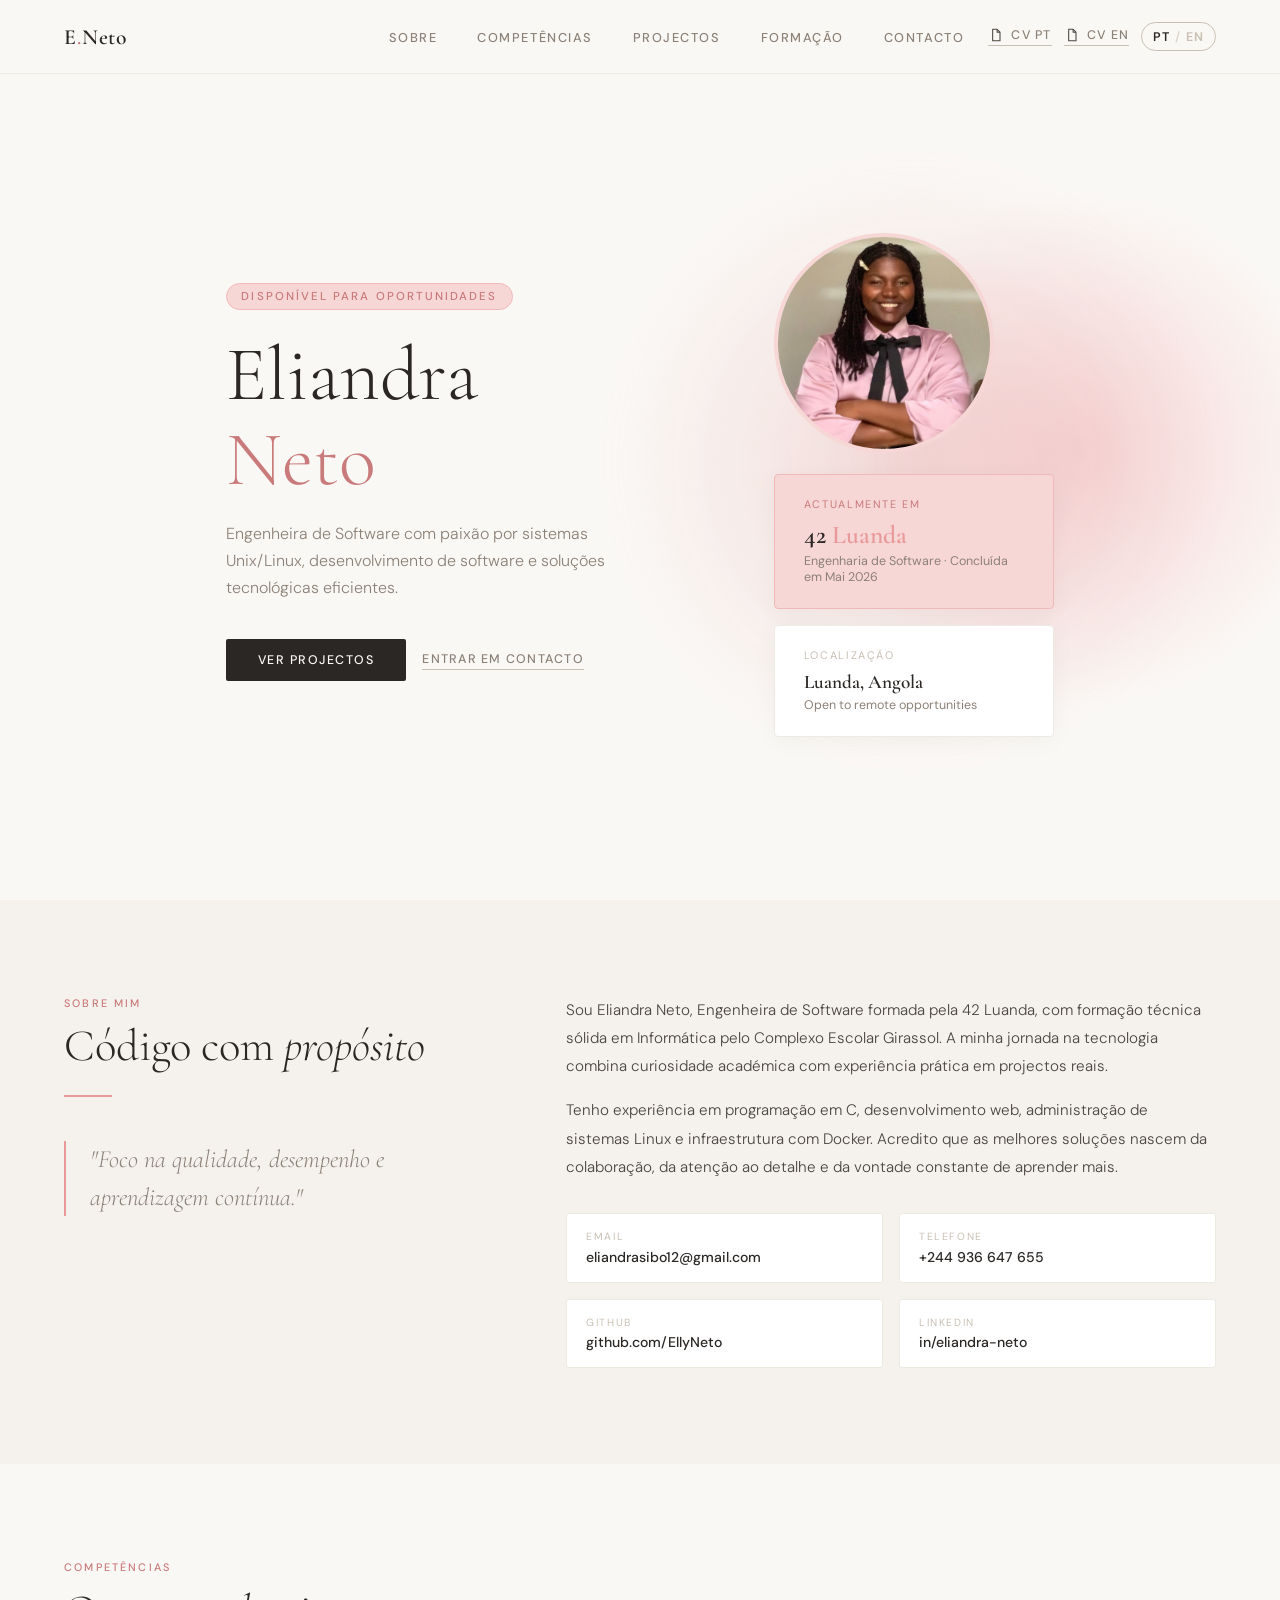
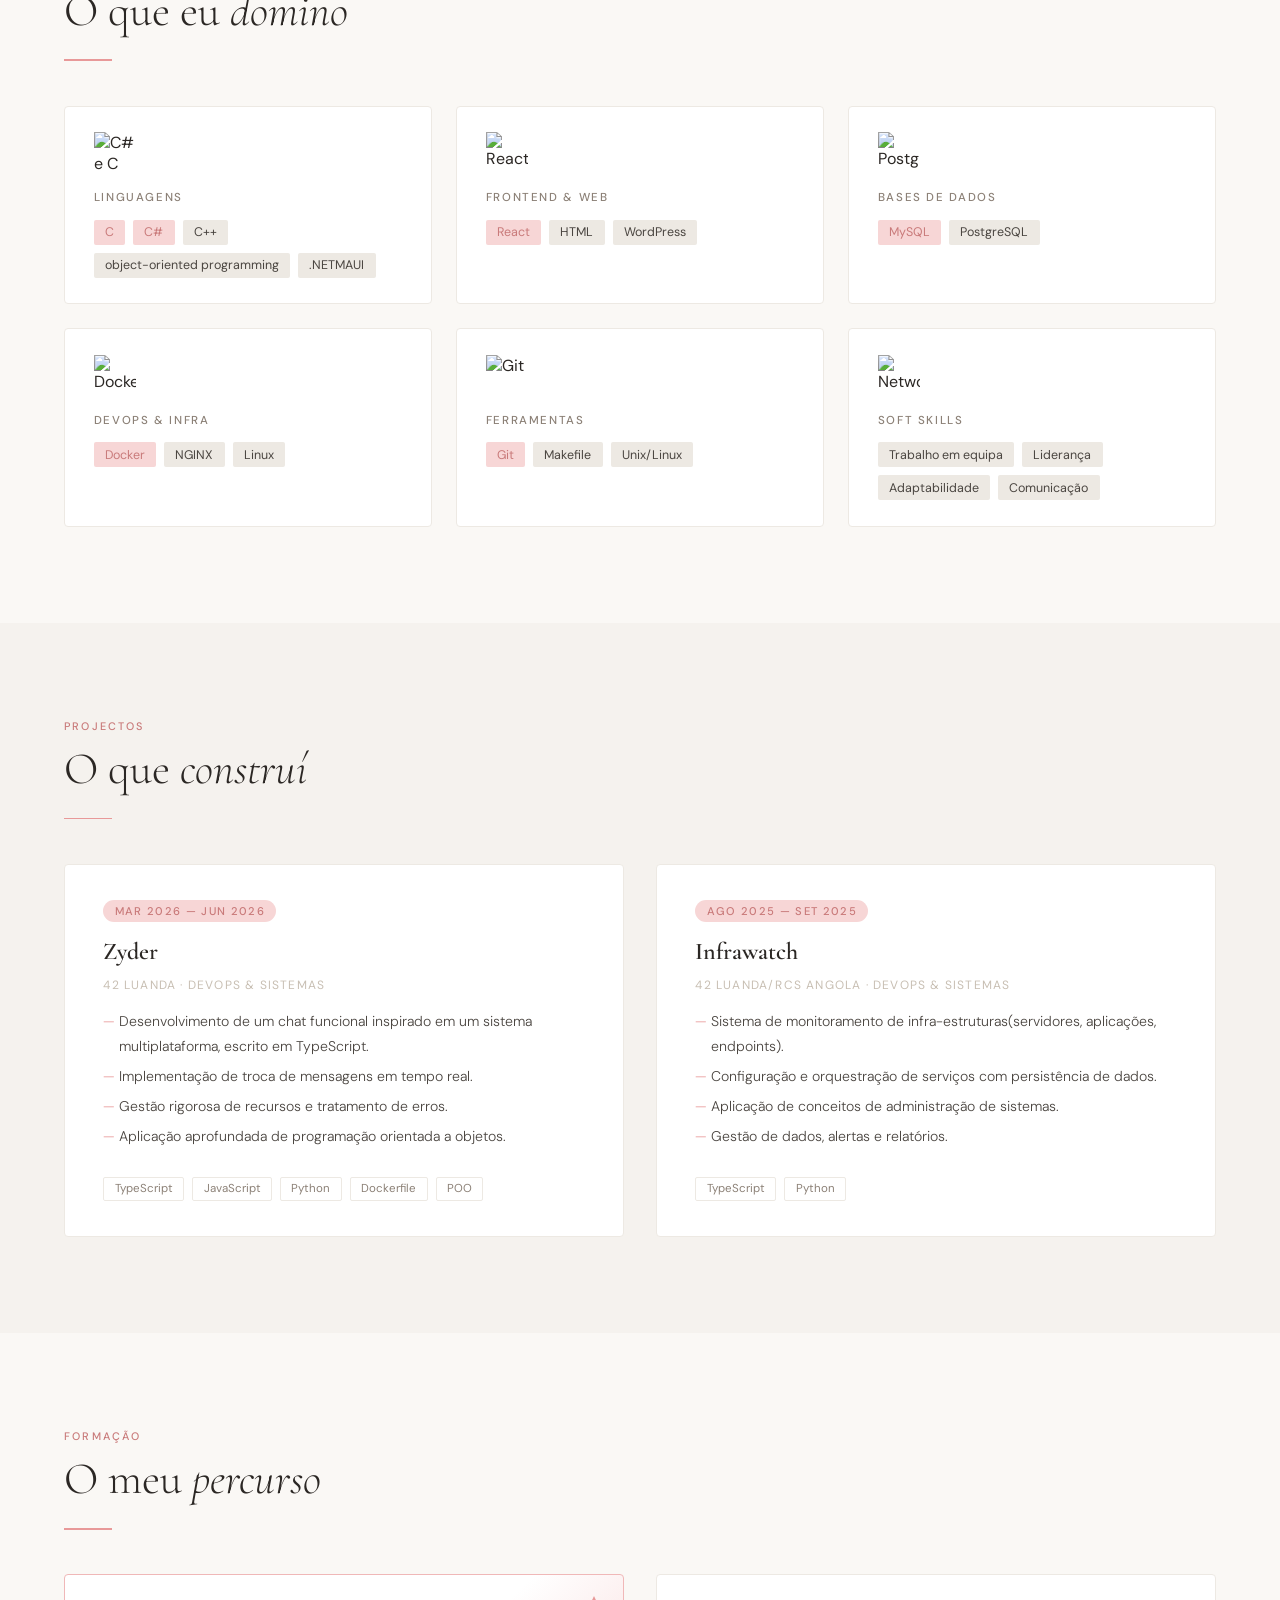
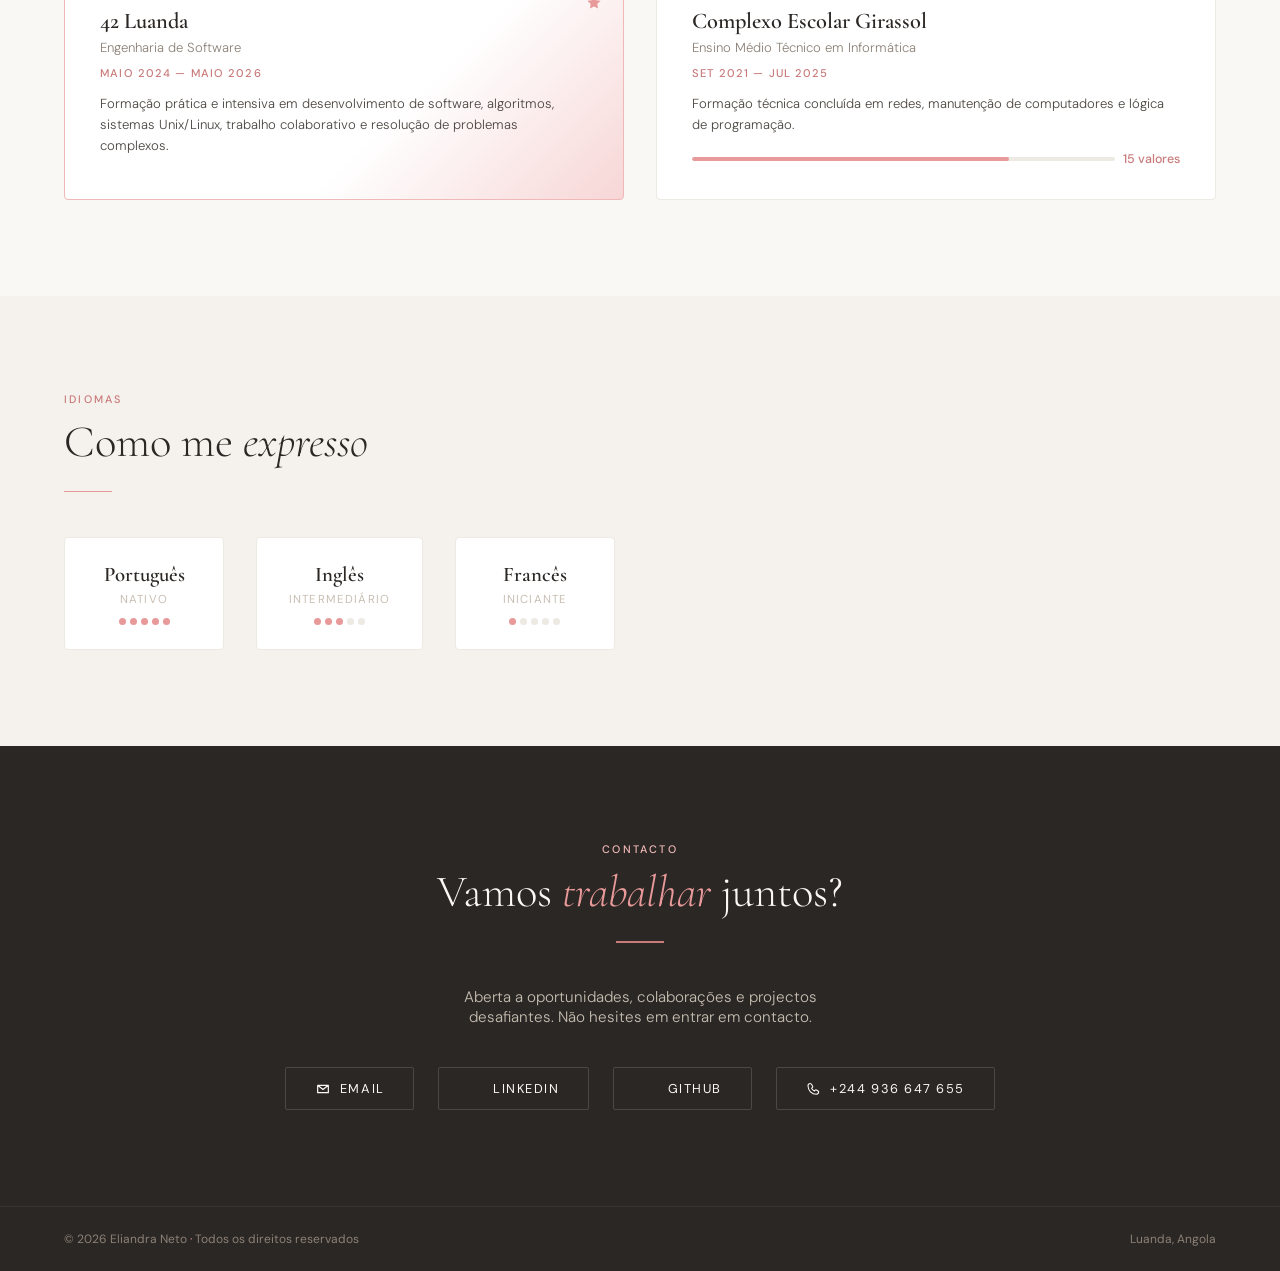
==== commit c686f08b: "add english version" ====
--- a/index.html
+++ b/index.html
@@ -17,19 +17,25 @@
   <nav>
     <a href="#hero" class="nav-logo">E<span>.</span>Neto</a>
     <ul class="nav-links">
-      <li><a href="#about">Sobre</a></li>
-      <li><a href="#skills">Competências</a></li>
-      <li><a href="#projects">Projectos</a></li>
-      <li><a href="#education">Formação</a></li>
-      <li><a href="#contact">Contacto</a></li>
+      <li><a href="#about" data-pt="Sobre" data-en="About">Sobre</a></li>
+      <li><a href="#skills" data-pt="Competências" data-en="Skills">Competências</a></li>
+      <li><a href="#projects" data-pt="Projectos" data-en="Projects">Projectos</a></li>
+      <li><a href="#education" data-pt="Formação" data-en="Education">Formação</a></li>
+      <li><a href="#contact" data-pt="Contacto" data-en="Contact">Contacto</a></li>
       <li class="mobile-only-actions">
         <a href="./cv/CV_Eliandra_Neto.pdf" target="_blank" download class="nav-cv-link"><span class="nav-cv-icon" aria-hidden="true"></span>CV PT</a>
         <a href="./cv/Eliandra_Neto_Resume.pdf" target="_blank" download class="nav-cv-link"><span class="nav-cv-icon" aria-hidden="true"></span>CV EN</a>
+        <button class="lang-toggle" id="langToggleMobile" type="button" aria-label="Switch language / Mudar idioma">
+          <span class="lang-toggle-pt">PT</span><span class="lang-toggle-sep">/</span><span class="lang-toggle-en">EN</span>
+        </button>
       </li>
     </ul>
     <div class="nav-actions">
       <a href="./cv/CV_Eliandra_Neto.pdf" target="_blank" download class="nav-cv-link"><span class="nav-cv-icon" aria-hidden="true"></span>CV PT</a>
       <a href="./cv/Eliandra_Neto_Resume.pdf" target="_blank" download class="nav-cv-link"><span class="nav-cv-icon" aria-hidden="true"></span>CV EN</a>
+      <button class="lang-toggle" id="langToggle" type="button" aria-label="Switch language / Mudar idioma">
+        <span class="lang-toggle-pt">PT</span><span class="lang-toggle-sep">/</span><span class="lang-toggle-en">EN</span>
+      </button>
     </div>
     <button class="nav-toggle" id="navToggle" aria-label="Abrir menu">
       <span></span>
@@ -42,27 +48,27 @@
   <section id="hero">
     <div class="hero-bg-shape"></div>
     <div class="hero-text">
-      <div class="hero-tag">Disponível para oportunidades</div>
+      <div class="hero-tag" data-pt="Disponível para oportunidades" data-en="Available for opportunities">Disponível para oportunidades</div>
       <h1 class="hero-name">
         Eliandra<br><em>Neto</em>
       </h1>
-      <p class="hero-subtitle">
+      <p class="hero-subtitle" data-pt="Engenheira de Software com paixão por sistemas Unix/Linux, desenvolvimento de software e soluções tecnológicas eficientes." data-en="Software Engineer passionate about Unix/Linux systems, software development, and efficient technology solutions.">
         Engenheira de Software com paixão por sistemas Unix/Linux, desenvolvimento de software e soluções tecnológicas eficientes.
       </p>
       <div class="hero-cta">
-        <a href="#projects" class="btn-primary">Ver Projectos</a>
-        <a href="#contact" class="btn-outline">Entrar em Contacto</a>
+        <a href="#projects" class="btn-primary" data-pt="Ver Projectos" data-en="View Projects">Ver Projectos</a>
+        <a href="#contact" class="btn-outline" data-pt="Entrar em Contacto" data-en="Get in Touch">Entrar em Contacto</a>
       </div>
     </div>
     <div class="hero-photo-wrapper">
       <img class="hero-photo reveal" src="./utils/photo.png" alt="Eliandra Neto" />
       <div class="hero-card accent">
-        <div class="hero-card-label">Actualmente em</div>
+        <div class="hero-card-label" data-pt="Actualmente em" data-en="Currently at">Actualmente em</div>
         <div class="hero-card-value">42 <span>Luanda</span></div>
-        <div class="hero-card-sub">Engenharia de Software · Concluída em Mai 2026</div>
+        <div class="hero-card-sub" data-pt="Engenharia de Software · Concluída em Mai 2026" data-en="Software Engineering · Completed May 2026">Engenharia de Software · Concluída em Mai 2026</div>
       </div>
       <div class="hero-card">
-        <div class="hero-card-label">Localização</div>
+        <div class="hero-card-label" data-pt="Localização" data-en="Location">Localização</div>
         <div class="hero-card-value" style="font-size:1.2rem;">Luanda, Angola</div>
         <div class="hero-card-sub">Open to remote opportunities</div>
       </div>
@@ -78,37 +84,37 @@
   <section id="about">
     <div class="about-grid">
       <div class="about-left reveal">
-        <div class="section-label">Sobre mim</div>
-        <h2 class="section-title">Código com <em>propósito</em></h2>
+        <div class="section-label" data-pt="Sobre mim" data-en="About me">Sobre mim</div>
+        <h2 class="section-title" data-pt-html="Código com &lt;em&gt;propósito&lt;/em&gt;" data-en-html="Code with &lt;em&gt;purpose&lt;/em&gt;">Código com <em>propósito</em></h2>
         <div class="divider"></div>
-        <blockquote class="about-quote">
+        <blockquote class="about-quote" data-pt="&quot;Foco na qualidade, desempenho e aprendizagem contínua.&quot;" data-en="&quot;Focused on quality, performance, and continuous learning.&quot;">
           "Foco na qualidade, desempenho e aprendizagem contínua."
         </blockquote>
       </div>
       <div class="reveal" style="transition-delay:0.15s">
         <div class="about-text">
-          <p>
+          <p data-pt="Sou Eliandra Neto, Engenheira de Software formada pela 42 Luanda, com formação técnica sólida em Informática pelo Complexo Escolar Girassol. A minha jornada na tecnologia combina curiosidade académica com experiência prática em projectos reais." data-en="I'm Eliandra Neto, a Software Engineer trained at 42 Luanda, with a solid technical background in Computer Science from Complexo Escolar Girassol. My journey in technology combines academic curiosity with hands-on experience in real-world projects.">
             Sou Eliandra Neto, Engenheira de Software formada pela 42 Luanda, com formação técnica sólida em Informática pelo Complexo Escolar Girassol. A minha jornada na tecnologia combina curiosidade académica com experiência prática em projectos reais.
           </p>
-          <p>
+          <p data-pt="Tenho experiência em programação em C, desenvolvimento web, administração de sistemas Linux e infraestrutura com Docker. Acredito que as melhores soluções nascem da colaboração, da atenção ao detalhe e da vontade constante de aprender mais." data-en="I have experience in C programming, web development, Linux systems administration, and infrastructure with Docker. I believe the best solutions come from collaboration, attention to detail, and a constant drive to learn more.">
             Tenho experiência em programação em C, desenvolvimento web, administração de sistemas Linux e infraestrutura com Docker. Acredito que as melhores soluções nascem da colaboração, da atenção ao detalhe e da vontade constante de aprender mais.
           </p>
         </div>
         <div class="about-details">
           <div class="about-detail">
-            <div class="about-detail-label">Email</div>
+            <div class="about-detail-label" data-pt="Email" data-en="Email">Email</div>
             <div class="about-detail-value">eliandrasibo12@gmail.com</div>
           </div>
           <div class="about-detail">
-            <div class="about-detail-label">Telefone</div>
+            <div class="about-detail-label" data-pt="Telefone" data-en="Phone">Telefone</div>
             <div class="about-detail-value">+244 936 647 655</div>
           </div>
           <div class="about-detail">
-            <div class="about-detail-label">GitHub</div>
+            <div class="about-detail-label" data-pt="GitHub" data-en="GitHub">GitHub</div>
             <div class="about-detail-value">github.com/EllyNeto</div>
           </div>
           <div class="about-detail">
-            <div class="about-detail-label">LinkedIn</div>
+            <div class="about-detail-label" data-pt="LinkedIn" data-en="LinkedIn">LinkedIn</div>
             <div class="about-detail-value">in/eliandra-neto</div>
           </div>
         </div>
@@ -119,14 +125,14 @@
   <!-- Skills -->
   <section id="skills">
     <div class="reveal">
-      <div class="section-label">Competências</div>
-      <h2 class="section-title">O que eu <em>domino</em></h2>
+      <div class="section-label" data-pt="Competências" data-en="Skills">Competências</div>
+      <h2 class="section-title" data-pt-html="O que eu &lt;em&gt;domino&lt;/em&gt;" data-en-html="What I &lt;em&gt;master&lt;/em&gt;">O que eu <em>domino</em></h2>
       <div class="divider"></div>
     </div>
     <div class="skills-grid">
       <div class="skill-group reveal" style="transition-delay:0.1s">
         <img class="skill-group-icon" src="https://raw.githubusercontent.com/tandpfun/skill-icons/main/icons/CS.svg" alt="C# e C" />
-        <div class="skill-group-title">Linguagens</div>
+        <div class="skill-group-title" data-pt="Linguagens" data-en="Languages">Linguagens</div>
         <div class="skill-tags">
           <span class="skill-tag rose">C</span>
           <span class="skill-tag rose">C#</span>
@@ -137,7 +143,7 @@
       </div>
       <div class="skill-group reveal" style="transition-delay:0.2s">
         <img class="skill-group-icon" src="https://raw.githubusercontent.com/tandpfun/skill-icons/main/icons/React-Dark.svg" alt="React" />
-        <div class="skill-group-title">Frontend & Web</div>
+        <div class="skill-group-title" data-pt="Frontend &amp; Web" data-en="Frontend &amp; Web">Frontend & Web</div>
         <div class="skill-tags">
           <span class="skill-tag rose">React</span>
           <span class="skill-tag">HTML</span>
@@ -146,7 +152,7 @@
       </div>
       <div class="skill-group reveal" style="transition-delay:0.3s">
         <img class="skill-group-icon" src="https://raw.githubusercontent.com/tandpfun/skill-icons/main/icons/PostgreSQL-Dark.svg" alt="PostgreSQL" />
-        <div class="skill-group-title">Bases de Dados</div>
+        <div class="skill-group-title" data-pt="Bases de Dados" data-en="Databases">Bases de Dados</div>
         <div class="skill-tags">
           <span class="skill-tag rose">MySQL</span>
           <span class="skill-tag">PostgreSQL</span>
@@ -154,7 +160,7 @@
       </div>
       <div class="skill-group reveal" style="transition-delay:0.4s">
         <img class="skill-group-icon" src="https://raw.githubusercontent.com/tandpfun/skill-icons/main/icons/Docker.svg" alt="Docker" />
-        <div class="skill-group-title">DevOps & Infra</div>
+        <div class="skill-group-title" data-pt="DevOps &amp; Infra" data-en="DevOps &amp; Infra">DevOps & Infra</div>
         <div class="skill-tags">
           <span class="skill-tag rose">Docker</span>
           <span class="skill-tag">NGINX</span>
@@ -163,7 +169,7 @@
       </div>
       <div class="skill-group reveal" style="transition-delay:0.5s">
         <img class="skill-group-icon" src="https://raw.githubusercontent.com/tandpfun/skill-icons/main/icons/Git.svg" alt="Git" />
-        <div class="skill-group-title">Ferramentas</div>
+        <div class="skill-group-title" data-pt="Ferramentas" data-en="Tools">Ferramentas</div>
         <div class="skill-tags">
           <span class="skill-tag rose">Git</span>
           <span class="skill-tag">Makefile</span>
@@ -172,12 +178,12 @@
       </div>
       <div class="skill-group reveal" style="transition-delay:0.6s">
         <img class="skill-group-icon" src="https://raw.githubusercontent.com/tandpfun/skill-icons/main/icons/LinkedIn.svg" alt="Networking e colaboração" />
-        <div class="skill-group-title">Soft Skills</div>
-        <div class="skill-tags">
-          <span class="skill-tag">Trabalho em equipa</span>
-          <span class="skill-tag">Liderança</span>
-          <span class="skill-tag">Adaptabilidade</span>
-          <span class="skill-tag">Comunicação</span>
+        <div class="skill-group-title" data-pt="Soft Skills" data-en="Soft Skills">Soft Skills</div>
+        <div class="skill-tags">
+          <span class="skill-tag" data-pt="Trabalho em equipa" data-en="Teamwork">Trabalho em equipa</span>
+          <span class="skill-tag" data-pt="Liderança" data-en="Leadership">Liderança</span>
+          <span class="skill-tag" data-pt="Adaptabilidade" data-en="Adaptability">Adaptabilidade</span>
+          <span class="skill-tag" data-pt="Comunicação" data-en="Communication">Comunicação</span>
         </div>
       </div>
     </div>
@@ -186,20 +192,20 @@
   <!-- Projects -->
   <section id="projects">
     <div class="reveal">
-      <div class="section-label">Projectos</div>
-      <h2 class="section-title">O que <em>construí</em></h2>
+      <div class="section-label" data-pt="Projectos" data-en="Projects">Projectos</div>
+      <h2 class="section-title" data-pt-html="O que &lt;em&gt;construí&lt;/em&gt;" data-en-html="What I &lt;em&gt;built&lt;/em&gt;">O que <em>construí</em></h2>
       <div class="divider"></div>
     </div>
     <div class="projects-grid">
       <div class="project-card reveal" style="transition-delay:0.1s">
-        <span class="project-period">Mar 2026 — Jun 2026</span>
+        <span class="project-period" data-pt="Mar 2026 — Jun 2026" data-en="Mar 2026 — Jun 2026">Mar 2026 — Jun 2026</span>
         <h3 class="project-title">Zyder</h3>
-        <div class="project-org">42 Luanda ·  DevOps & Sistemas</div>
+        <div class="project-org" data-pt="42 Luanda ·  DevOps &amp; Sistemas" data-en="42 Luanda · DevOps &amp; Systems">42 Luanda ·  DevOps & Sistemas</div>
         <ul class="project-desc">
-          <li>Desenvolvimento de um chat funcional inspirado em um sistema multiplataforma, escrito em TypeScript.</li>
-          <li>Implementação de troca de mensagens em tempo real.</li>
-          <li>Gestão rigorosa de recursos e tratamento de erros.</li>
-          <li>Aplicação aprofundada de programação orientada a objetos.</li>
+          <li data-pt="Desenvolvimento de um chat funcional inspirado em um sistema multiplataforma, escrito em TypeScript." data-en="Development of a functional chat inspired by a cross-platform system, written in TypeScript.">Desenvolvimento de um chat funcional inspirado em um sistema multiplataforma, escrito em TypeScript.</li>
+          <li data-pt="Implementação de troca de mensagens em tempo real." data-en="Implementation of real-time message exchange.">Implementação de troca de mensagens em tempo real.</li>
+          <li data-pt="Gestão rigorosa de recursos e tratamento de erros." data-en="Rigorous resource management and error handling.">Gestão rigorosa de recursos e tratamento de erros.</li>
+          <li data-pt="Aplicação aprofundada de programação orientada a objetos." data-en="In-depth application of object-oriented programming.">Aplicação aprofundada de programação orientada a objetos.</li>
         </ul>
         <div class="project-tech">
           <span class="tech-badge">TypeScript</span>
@@ -210,14 +216,14 @@
         </div>
       </div>
       <div class="project-card reveal" style="transition-delay:0.25s">
-        <span class="project-period">Ago 2025 — Set 2025</span>
+        <span class="project-period" data-pt="Ago 2025 — Set 2025" data-en="Aug 2025 — Sep 2025">Ago 2025 — Set 2025</span>
         <h3 class="project-title">Infrawatch</h3>
-        <div class="project-org">42 Luanda/RCS ANGOLA · DevOps & Sistemas</div>
+        <div class="project-org" data-pt="42 Luanda/RCS ANGOLA · DevOps &amp; Sistemas" data-en="42 Luanda/RCS ANGOLA · DevOps &amp; Systems">42 Luanda/RCS ANGOLA · DevOps & Sistemas</div>
         <ul class="project-desc">
-          <li>Sistema de monitoramento de infra-estruturas(servidores, aplicações, endpoints).</li>
-          <li>Configuração e orquestração de serviços com persistência de dados.</li>
-          <li>Aplicação de conceitos de administração de sistemas.</li>
-          <li>Gestão de dados, alertas e relatórios.</li>
+          <li data-pt="Sistema de monitoramento de infra-estruturas(servidores, aplicações, endpoints)." data-en="Infrastructure monitoring system (servers, applications, endpoints).">Sistema de monitoramento de infra-estruturas(servidores, aplicações, endpoints).</li>
+          <li data-pt="Configuração e orquestração de serviços com persistência de dados." data-en="Configuration and orchestration of services with data persistence.">Configuração e orquestração de serviços com persistência de dados.</li>
+          <li data-pt="Aplicação de conceitos de administração de sistemas." data-en="Application of systems administration concepts.">Aplicação de conceitos de administração de sistemas.</li>
+          <li data-pt="Gestão de dados, alertas e relatórios." data-en="Management of data, alerts, and reports.">Gestão de dados, alertas e relatórios.</li>
         </ul>
         <div class="project-tech">
           <span class="tech-badge">TypeScript</span>
@@ -245,29 +251,29 @@
   <!-- Education -->
   <section id="education">
     <div class="reveal">
-      <div class="section-label">Formação</div>
-      <h2 class="section-title">O meu <em>percurso</em></h2>
+      <div class="section-label" data-pt="Formação" data-en="Education">Formação</div>
+      <h2 class="section-title" data-pt-html="O meu &lt;em&gt;percurso&lt;/em&gt;" data-en-html="My &lt;em&gt;journey&lt;/em&gt;">O meu <em>percurso</em></h2>
       <div class="divider"></div>
     </div>
     <div class="edu-grid">
       <div class="edu-card featured reveal" style="transition-delay:0.1s">
         <h3 class="edu-school">42 Luanda</h3>
-        <div class="edu-degree">Engenharia de Software</div>
-        <div class="edu-period">Maio 2024 — Maio 2026</div>
-        <div class="edu-note">
+        <div class="edu-degree" data-pt="Engenharia de Software" data-en="Software Engineering">Engenharia de Software</div>
+        <div class="edu-period" data-pt="Maio 2024 — Maio 2026" data-en="May 2024 — May 2026">Maio 2024 — Maio 2026</div>
+        <div class="edu-note" data-pt="Formação prática e intensiva em desenvolvimento de software, algoritmos, sistemas Unix/Linux, trabalho colaborativo e resolução de problemas complexos." data-en="Intensive, hands-on training in software development, algorithms, Unix/Linux systems, collaborative work, and complex problem-solving.">
           Formação prática e intensiva em desenvolvimento de software, algoritmos, sistemas Unix/Linux, trabalho colaborativo e resolução de problemas complexos.
         </div>
       </div>
       <div class="edu-card reveal" style="transition-delay:0.2s">
         <h3 class="edu-school">Complexo Escolar Girassol</h3>
-        <div class="edu-degree">Ensino Médio Técnico em Informática</div>
-        <div class="edu-period">Set 2021 — Jul 2025</div>
-        <div class="edu-note">
+        <div class="edu-degree" data-pt="Ensino Médio Técnico em Informática" data-en="Technical Secondary Education in Computer Science">Ensino Médio Técnico em Informática</div>
+        <div class="edu-period" data-pt="Set 2021 — Jul 2025" data-en="Sep 2021 — Jul 2025">Set 2021 — Jul 2025</div>
+        <div class="edu-note" data-pt="Formação técnica concluída em redes, manutenção de computadores e lógica de programação." data-en="Completed technical training in networking, computer maintenance, and programming logic.">
           Formação técnica concluída em redes, manutenção de computadores e lógica de programação.
         </div>
         <div class="edu-score">
           <div class="edu-score-bar"><div class="edu-score-fill"></div></div>
-          <span class="edu-score-label">15 valores</span>
+          <span class="edu-score-label" data-pt="15 valores" data-en="15 out of 20">15 valores</span>
         </div>
       </div>
     </div>
@@ -276,14 +282,14 @@
   <!-- Languages -->
   <section id="languages">
     <div class="reveal">
-      <div class="section-label">Idiomas</div>
-      <h2 class="section-title">Como me <em>expresso</em></h2>
+      <div class="section-label" data-pt="Idiomas" data-en="Languages">Idiomas</div>
+      <h2 class="section-title" data-pt-html="Como me &lt;em&gt;expresso&lt;/em&gt;" data-en-html="How I &lt;em&gt;express myself&lt;/em&gt;">Como me <em>expresso</em></h2>
       <div class="divider"></div>
     </div>
     <div class="lang-row">
       <div class="lang-item reveal" style="transition-delay:0.1s">
-        <div class="lang-name">Português</div>
-        <div class="lang-level">Nativo</div>
+        <div class="lang-name" data-pt="Português" data-en="Portuguese">Português</div>
+        <div class="lang-level" data-pt="Nativo" data-en="Native">Nativo</div>
         <div class="lang-dots">
           <div class="lang-dot filled"></div>
           <div class="lang-dot filled"></div>
@@ -293,8 +299,8 @@
         </div>
       </div>
       <div class="lang-item reveal" style="transition-delay:0.2s">
-        <div class="lang-name">Inglês</div>
-        <div class="lang-level">Intermediário</div>
+        <div class="lang-name" data-pt="Inglês" data-en="English">Inglês</div>
+        <div class="lang-level" data-pt="Intermediário" data-en="Intermediate">Intermediário</div>
         <div class="lang-dots">
           <div class="lang-dot filled"></div>
           <div class="lang-dot filled"></div>
@@ -304,8 +310,8 @@
         </div>
       </div>
       <div class="lang-item reveal" style="transition-delay:0.3s">
-        <div class="lang-name">Francês</div>
-        <div class="lang-level">Iniciante</div>
+        <div class="lang-name" data-pt="Francês" data-en="French">Francês</div>
+        <div class="lang-level" data-pt="Iniciante" data-en="Beginner">Iniciante</div>
         <div class="lang-dots">
           <div class="lang-dot filled"></div>
           <div class="lang-dot"></div>
@@ -320,10 +326,10 @@
   <!-- Contact -->
   <section id="contact">
     <div class="reveal">
-      <div class="section-label">Contacto</div>
-      <h2 class="section-title">Vamos <em>trabalhar</em> juntos?</h2>
+      <div class="section-label" data-pt="Contacto" data-en="Contact">Contacto</div>
+      <h2 class="section-title" data-pt-html="Vamos &lt;em&gt;trabalhar&lt;/em&gt; juntos?" data-en-html="Let's &lt;em&gt;work&lt;/em&gt; together?">Vamos <em>trabalhar</em> juntos?</h2>
       <div class="divider"></div>
-      <p class="contact-sub">
+      <p class="contact-sub" data-pt="Aberta a oportunidades, colaborações e projectos desafiantes. Não hesites em entrar em contacto." data-en="Open to opportunities, collaborations, and challenging projects. Feel free to get in touch.">
         Aberta a oportunidades, colaborações e projectos desafiantes. Não hesites em entrar em contacto.
       </p>
       <div class="contact-links">
@@ -337,12 +343,55 @@
 
   <!-- Footer -->
   <footer>
-    <span>© 2026 Eliandra Neto <span class="footer-dot">·</span> Todos os direitos reservados</span>
+    <span>© 2026 Eliandra Neto <span class="footer-dot">·</span> <span data-pt="Todos os direitos reservados" data-en="All rights reserved">Todos os direitos reservados</span></span>
     <span>Luanda, Angola</span>
   </footer>
 
   <script>
 
+    // Language toggle (PT / EN)
+    (function () {
+      const STORAGE_KEY = 'site-lang';
+      const root = document.documentElement;
+
+      function applyLanguage(lang) {
+        const isEn = lang === 'en';
+        root.setAttribute('lang', lang);
+        document.body.classList.toggle('lang-en', isEn);
+
+        document.querySelectorAll('[data-pt][data-en]').forEach(el => {
+          el.textContent = isEn ? el.dataset.en : el.dataset.pt;
+        });
+
+        document.querySelectorAll('[data-pt-html][data-en-html]').forEach(el => {
+          el.innerHTML = isEn ? el.dataset.enHtml : el.dataset.ptHtml;
+        });
+
+        document.querySelectorAll('.lang-toggle').forEach(btn => {
+          btn.classList.toggle('is-en', isEn);
+          btn.setAttribute('aria-label', isEn ? 'Switch to Portuguese' : 'Mudar para Inglês');
+        });
+      }
+
+      function getInitialLanguage() {
+        const saved = localStorage.getItem(STORAGE_KEY);
+        if (saved === 'pt' || saved === 'en') return saved;
+        return navigator.language && navigator.language.toLowerCase().startsWith('pt') ? 'pt' : 'pt';
+      }
+
+      function toggleLanguage() {
+        const current = root.getAttribute('lang') === 'en' ? 'en' : 'pt';
+        const next = current === 'pt' ? 'en' : 'pt';
+        localStorage.setItem(STORAGE_KEY, next);
+        applyLanguage(next);
+      }
+
+      document.querySelectorAll('.lang-toggle').forEach(btn => {
+        btn.addEventListener('click', toggleLanguage);
+      });
+
+      applyLanguage(getInitialLanguage());
+    })();
 
     // Mobile Navigation Toggle
     const navToggle = document.getElementById('navToggle');
--- a/style.css
+++ b/style.css
@@ -91,6 +91,39 @@
     .mobile-only-actions {
       display: none;
     }
+    .lang-toggle {
+      display: inline-flex;
+      align-items: center;
+      gap: 0.3rem;
+      font-family: inherit;
+      font-size: 0.78rem;
+      letter-spacing: 0.08em;
+      font-weight: 600;
+      color: var(--stone-300);
+      background: transparent;
+      border: 1px solid var(--stone-300);
+      border-radius: 20px;
+      padding: 0.32rem 0.7rem;
+      cursor: pointer;
+      transition: color 0.25s, border-color 0.25s, background 0.25s;
+      white-space: nowrap;
+    }
+    .lang-toggle:hover {
+      border-color: var(--rose-soft);
+      background: var(--rose-light);
+    }
+    .lang-toggle .lang-toggle-pt,
+    .lang-toggle .lang-toggle-en {
+      color: var(--stone-300);
+      transition: color 0.25s;
+    }
+    .lang-toggle .lang-toggle-sep {
+      color: var(--stone-300);
+      opacity: 0.6;
+    }
+    .lang-toggle .lang-toggle-pt { color: var(--charcoal); }
+    .lang-toggle.is-en .lang-toggle-pt { color: var(--stone-300); }
+    .lang-toggle.is-en .lang-toggle-en { color: var(--rose-deep); }
     .nav-toggle {
       display: none;
       flex-direction: column;
@@ -640,6 +673,11 @@
         padding-bottom: 2px;
         transition: color 0.25s, border-color 0.25s;
       }
+      .mobile-only-actions .lang-toggle {
+        margin-top: 0.5rem;
+        font-size: 0.85rem;
+        padding: 0.4rem 0.9rem;
+      }
 
       /* Hero section responsiveness */
       #hero {
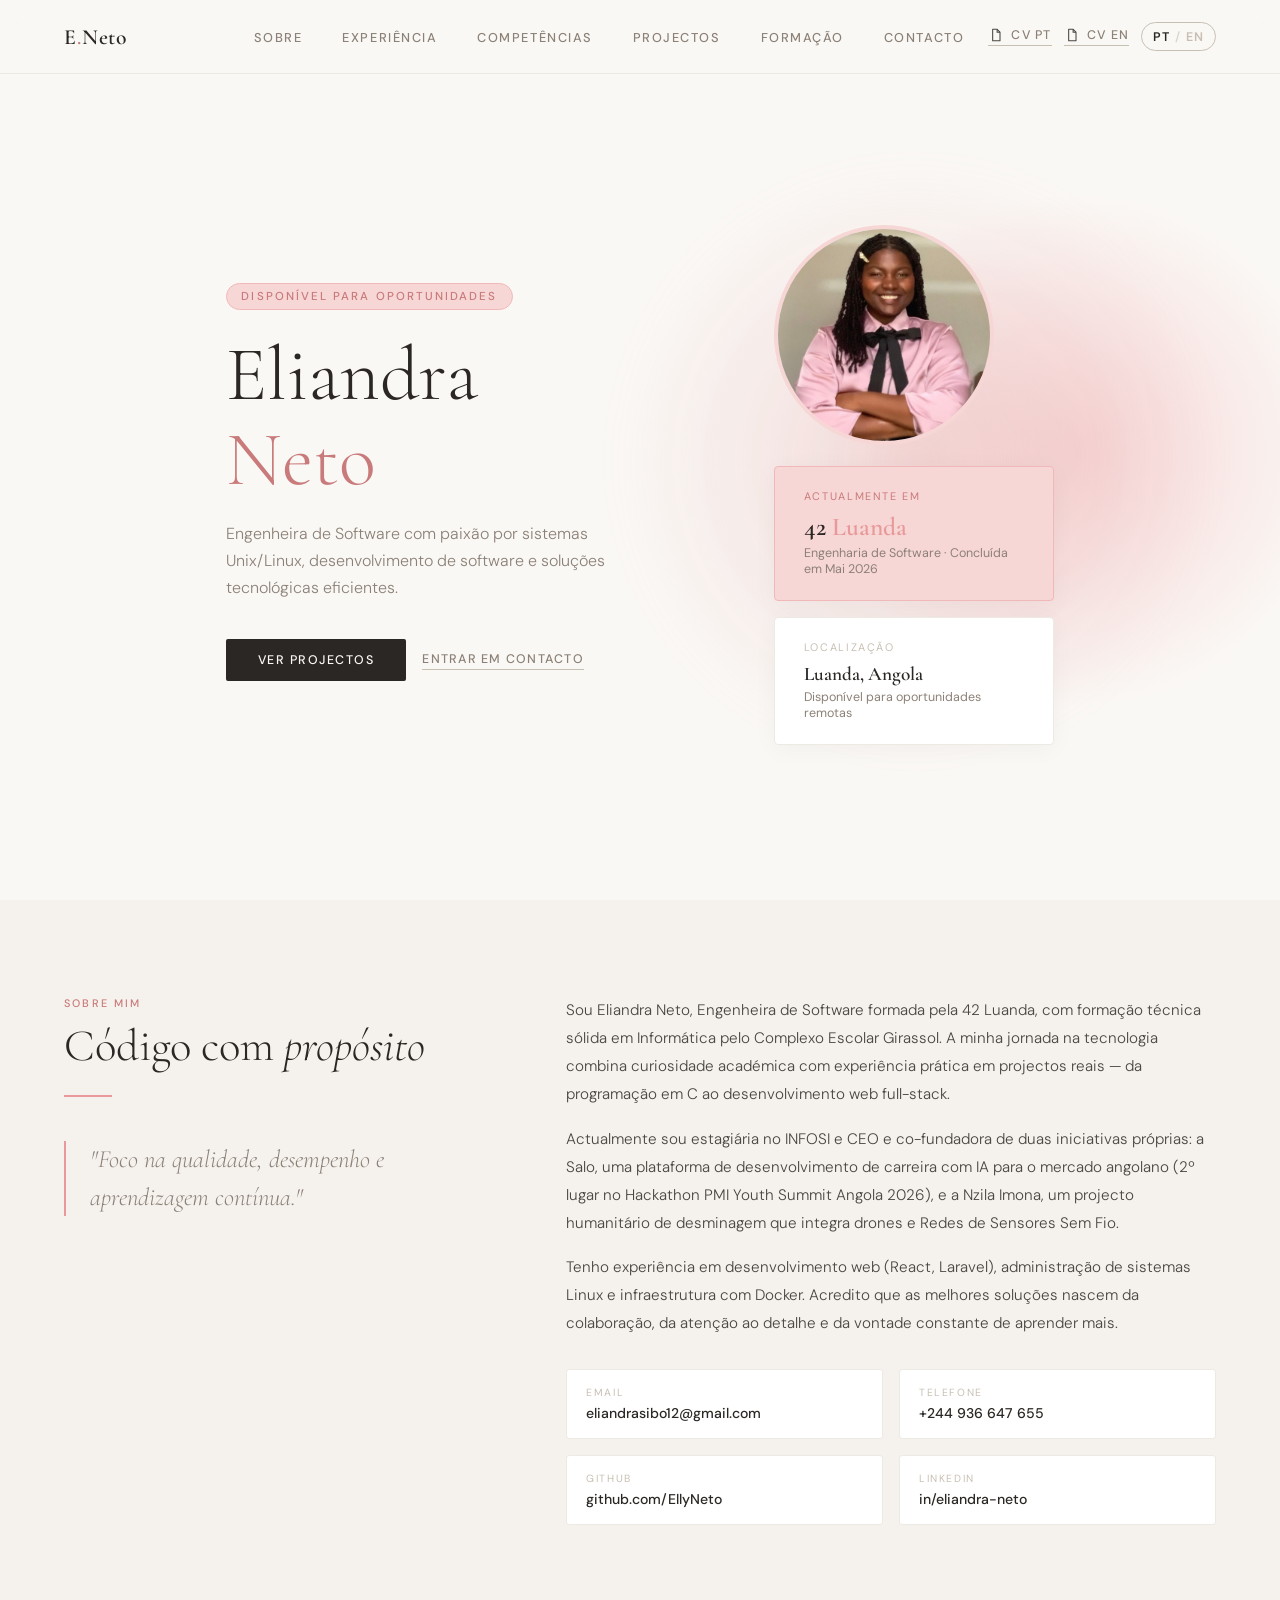
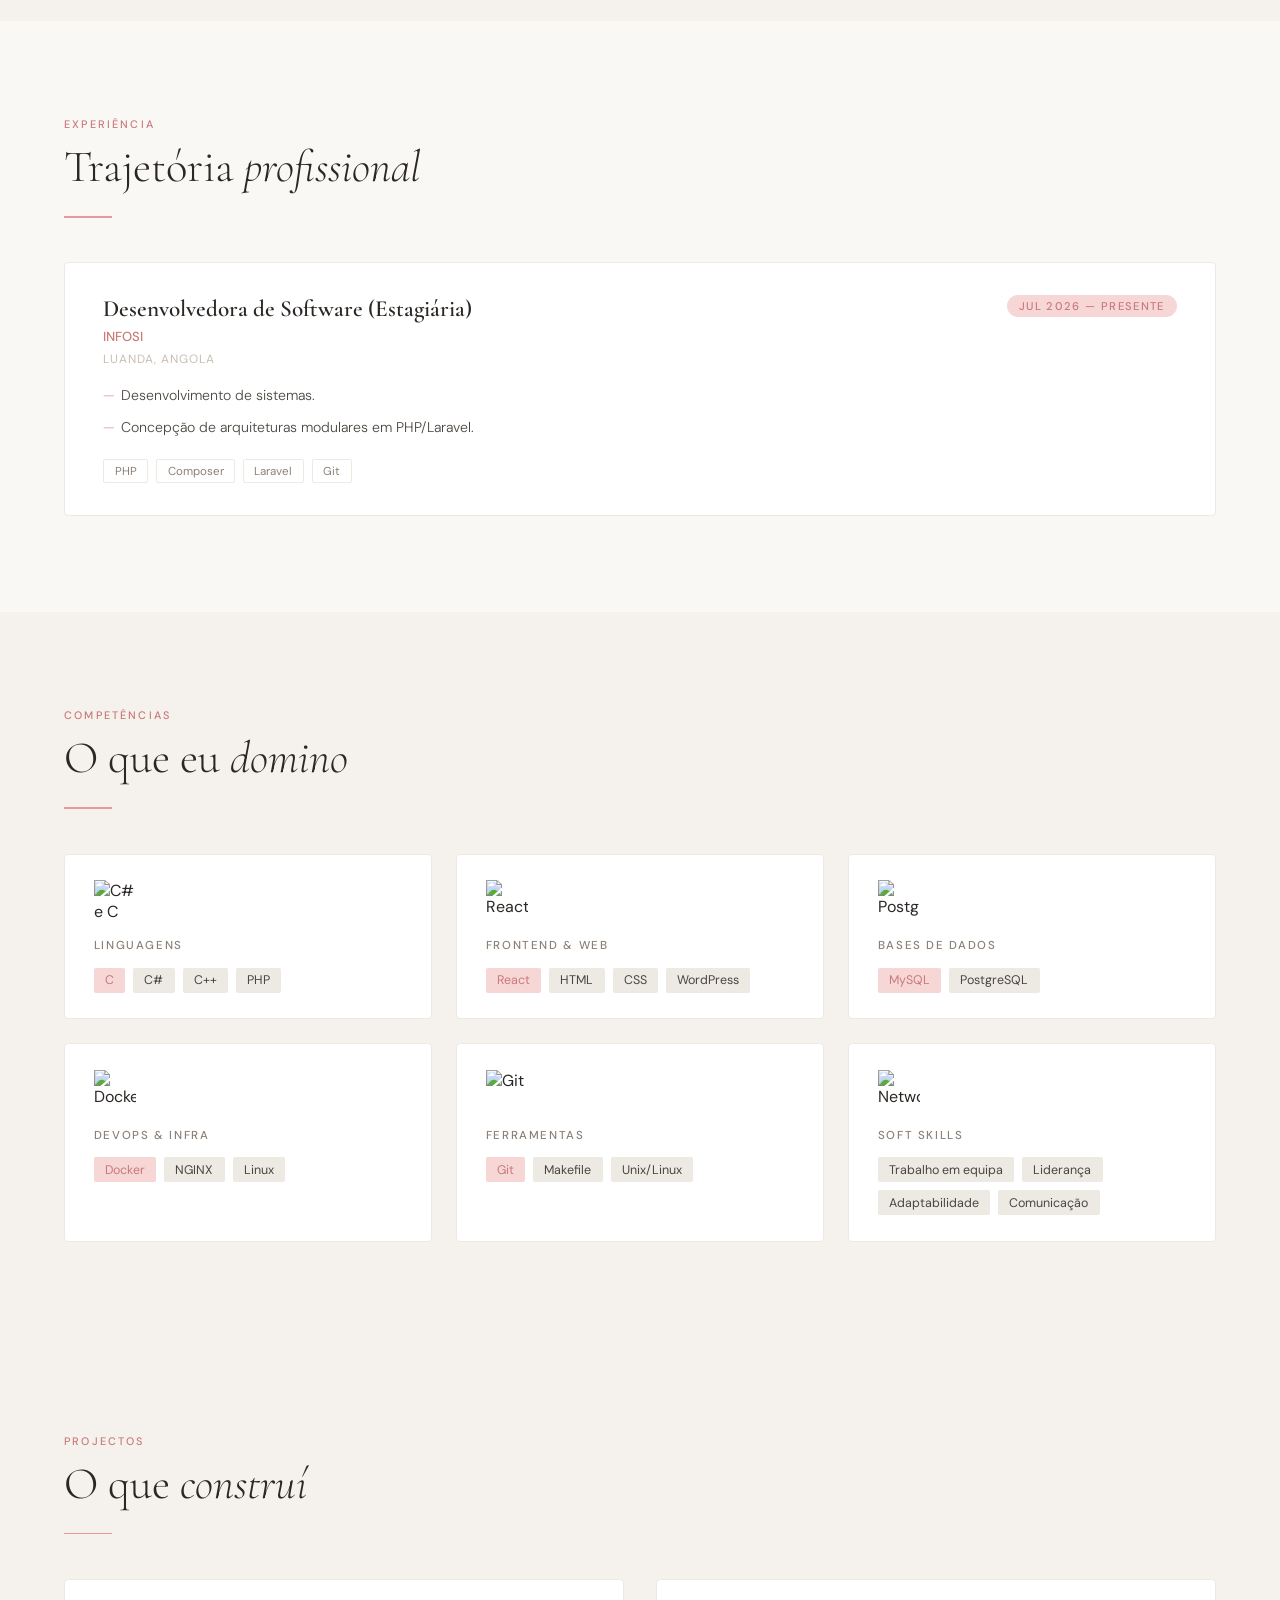
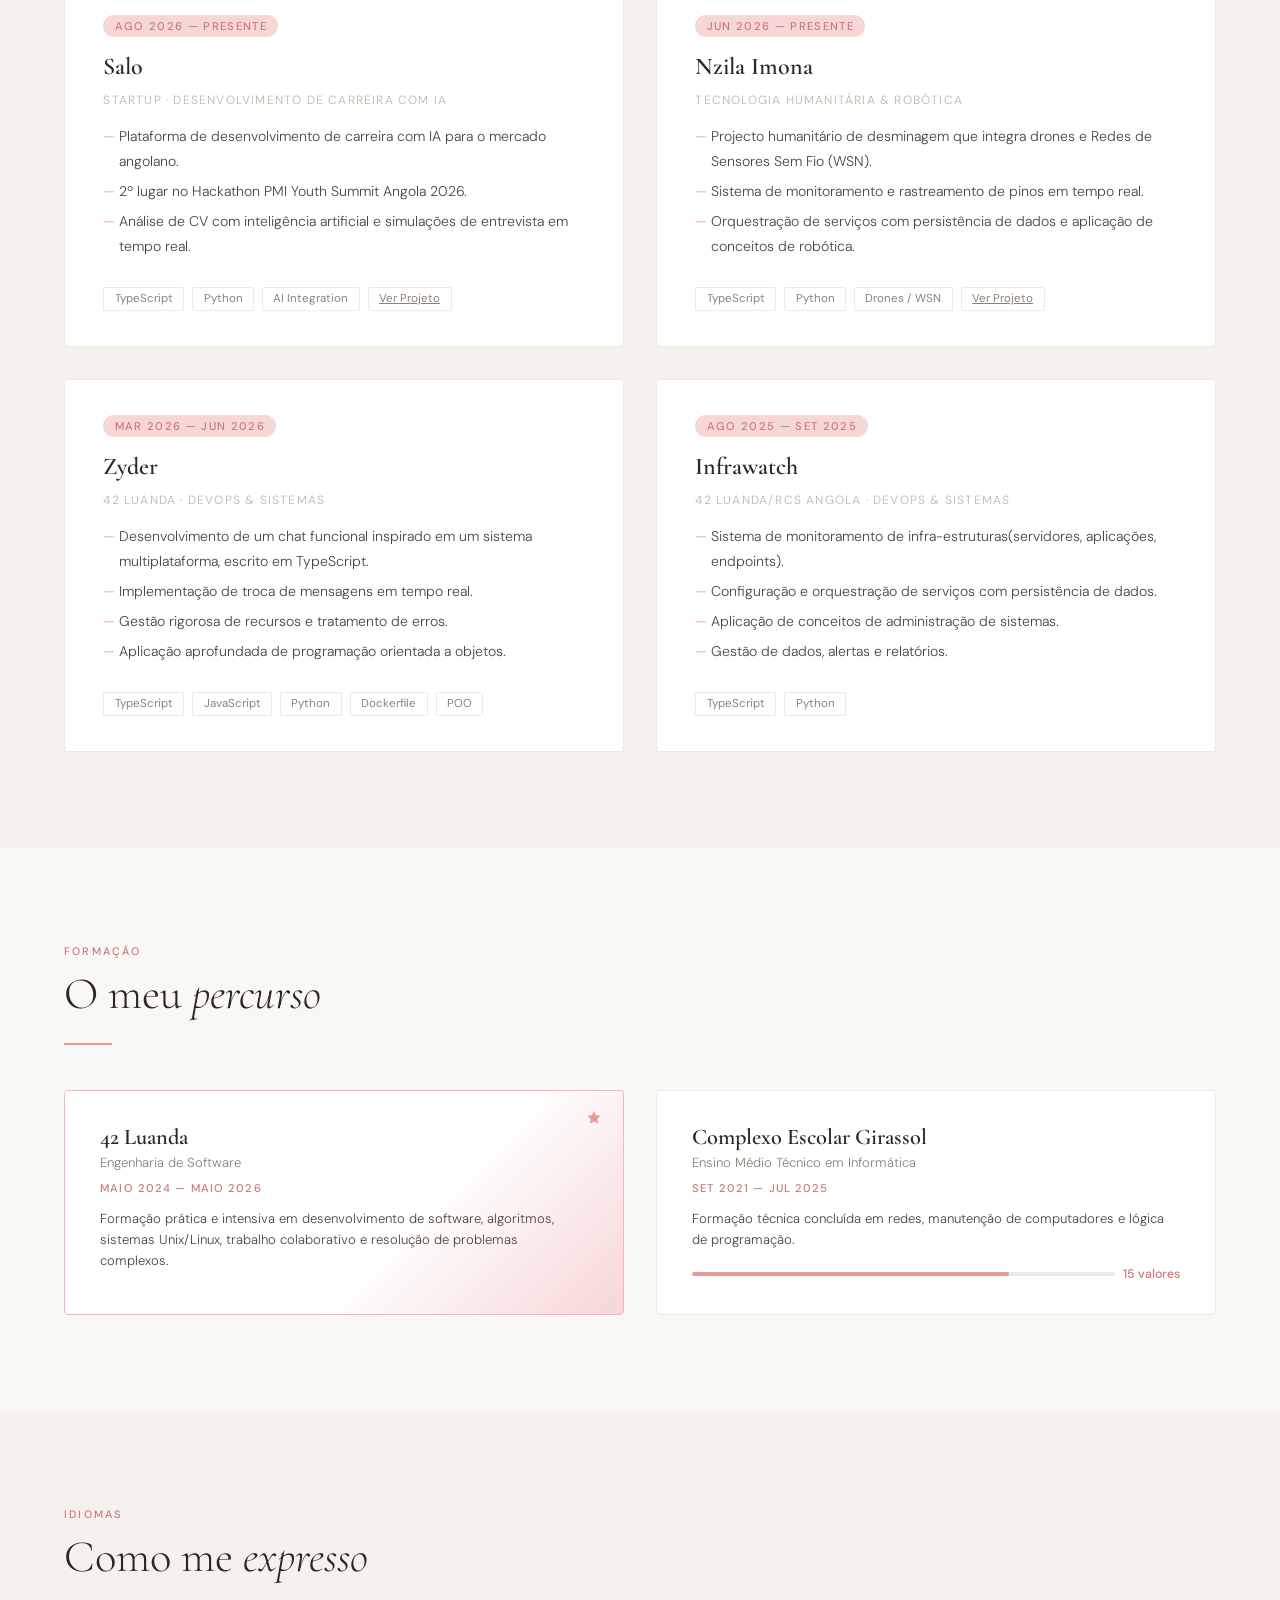
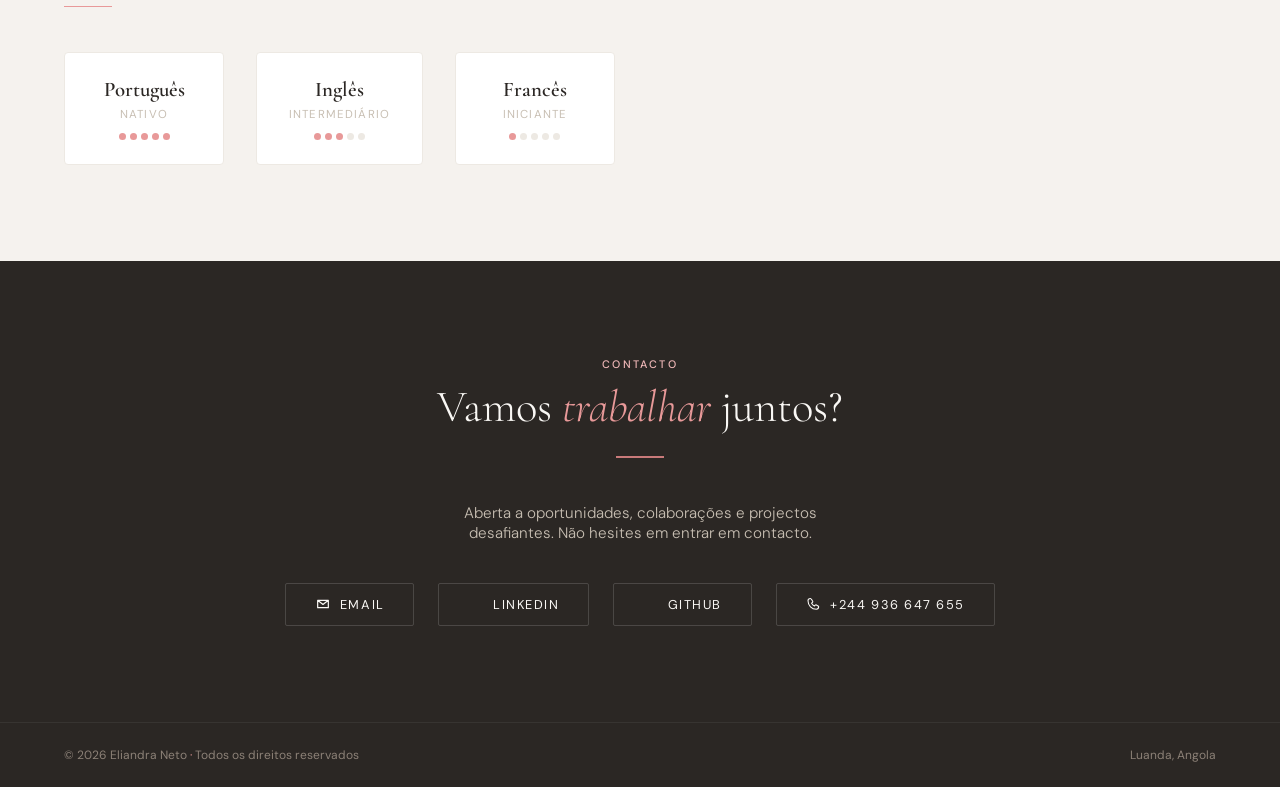
==== commit ff7a1a03: "Actualização dos dados" ====
--- a/index.html
+++ b/index.html
@@ -18,6 +18,7 @@
     <a href="#hero" class="nav-logo">E<span>.</span>Neto</a>
     <ul class="nav-links">
       <li><a href="#about" data-pt="Sobre" data-en="About">Sobre</a></li>
+      <li><a href="#experience" data-pt="Experiência" data-en="Experience">Experiência</a></li>
       <li><a href="#skills" data-pt="Competências" data-en="Skills">Competências</a></li>
       <li><a href="#projects" data-pt="Projectos" data-en="Projects">Projectos</a></li>
       <li><a href="#education" data-pt="Formação" data-en="Education">Formação</a></li>
@@ -70,7 +71,7 @@
       <div class="hero-card">
         <div class="hero-card-label" data-pt="Localização" data-en="Location">Localização</div>
         <div class="hero-card-value" style="font-size:1.2rem;">Luanda, Angola</div>
-        <div class="hero-card-sub">Open to remote opportunities</div>
+        <div class="hero-card-sub" data-pt="Disponível para oportunidades remotas" data-en="Open to remote opportunities">Disponível para oportunidades remotas</div>
       </div>
       <!-- <div class="hero-card">
         <div class="hero-card-label">Média Final</div>
@@ -93,11 +94,14 @@
       </div>
       <div class="reveal" style="transition-delay:0.15s">
         <div class="about-text">
-          <p data-pt="Sou Eliandra Neto, Engenheira de Software formada pela 42 Luanda, com formação técnica sólida em Informática pelo Complexo Escolar Girassol. A minha jornada na tecnologia combina curiosidade académica com experiência prática em projectos reais." data-en="I'm Eliandra Neto, a Software Engineer trained at 42 Luanda, with a solid technical background in Computer Science from Complexo Escolar Girassol. My journey in technology combines academic curiosity with hands-on experience in real-world projects.">
-            Sou Eliandra Neto, Engenheira de Software formada pela 42 Luanda, com formação técnica sólida em Informática pelo Complexo Escolar Girassol. A minha jornada na tecnologia combina curiosidade académica com experiência prática em projectos reais.
+          <p data-pt="Sou Eliandra Neto, Engenheira de Software formada pela 42 Luanda, com formação técnica sólida em Informática pelo Complexo Escolar Girassol. A minha jornada na tecnologia combina curiosidade académica com experiência prática em projectos reais — da programação em C ao desenvolvimento web full-stack." data-en="I'm Eliandra Neto, a Software Engineer trained at 42 Luanda, with a solid technical background in Computer Science from Complexo Escolar Girassol. My tech journey combines academic curiosity with practical experience in real-world projects — from C programming to full-stack web development.">
+            Sou Eliandra Neto, Engenheira de Software formada pela 42 Luanda, com formação técnica sólida em Informática pelo Complexo Escolar Girassol. A minha jornada na tecnologia combina curiosidade académica com experiência prática em projectos reais — da programação em C ao desenvolvimento web full-stack.
           </p>
-          <p data-pt="Tenho experiência em programação em C, desenvolvimento web, administração de sistemas Linux e infraestrutura com Docker. Acredito que as melhores soluções nascem da colaboração, da atenção ao detalhe e da vontade constante de aprender mais." data-en="I have experience in C programming, web development, Linux systems administration, and infrastructure with Docker. I believe the best solutions come from collaboration, attention to detail, and a constant drive to learn more.">
-            Tenho experiência em programação em C, desenvolvimento web, administração de sistemas Linux e infraestrutura com Docker. Acredito que as melhores soluções nascem da colaboração, da atenção ao detalhe e da vontade constante de aprender mais.
+          <p data-pt="Actualmente sou estagiária no INFOSI e CEO e co-fundadora de duas iniciativas próprias: a Salo, uma plataforma de desenvolvimento de carreira com IA para o mercado angolano (2º lugar no Hackathon PMI Youth Summit Angola 2026), e a Nzila Imona, um projecto humanitário de desminagem que integra drones e Redes de Sensores Sem Fio." data-en="Currently, I am an intern at INFOSI and CEO &amp; co-founder of two independent initiatives: Salo, an AI-powered career development platform for the Angolan market (2nd place at the PMI Youth Summit Angola 2026 Hackathon), and Nzila Imona, a humanitarian demining project integrating drones and Wireless Sensor Networks.">
+            Actualmente sou estagiária no INFOSI e CEO e co-fundadora de duas iniciativas próprias: a Salo, uma plataforma de desenvolvimento de carreira com IA para o mercado angolano (2º lugar no Hackathon PMI Youth Summit Angola 2026), e a Nzila Imona, um projecto humanitário de desminagem que integra drones e Redes de Sensores Sem Fio.
+          </p>
+          <p data-pt="Tenho experiência em desenvolvimento web (React, Laravel), administração de sistemas Linux e infraestrutura com Docker. Acredito que as melhores soluções nascem da colaboração, da atenção ao detalhe e da vontade constante de aprender mais." data-en="I have experience in web development (React, Laravel), Linux systems administration, and infrastructure with Docker. I believe the best solutions stem from collaboration, attention to detail, and a constant drive to learn more.">
+            Tenho experiência em desenvolvimento web (React, Laravel), administração de sistemas Linux e infraestrutura com Docker. Acredito que as melhores soluções nascem da colaboração, da atenção ao detalhe e da vontade constante de aprender mais.
           </p>
         </div>
         <div class="about-details">
@@ -122,6 +126,37 @@
     </div>
   </section>
 
+  <!-- Experience -->
+  <section id="experience">
+    <div class="reveal">
+      <div class="section-label" data-pt="Experiência" data-en="Experience">Experiência</div>
+      <h2 class="section-title" data-pt-html="Trajetória &lt;em&gt;profissional&lt;/em&gt;" data-en-html="Professional &lt;em&gt;trajectory&lt;/em&gt;">Trajetória <em>profissional</em></h2>
+      <div class="divider"></div>
+    </div>
+    <div class="exp-grid">
+      <div class="exp-card reveal" style="transition-delay:0.1s">
+        <div class="exp-header">
+          <div>
+            <h3 class="exp-title" data-pt="Desenvolvedora de Software (Estagiária)" data-en="Software Developer (Intern)">Desenvolvedora de Software (Estagiária)</h3>
+            <div class="exp-company" data-pt="INFOSI" data-en="INFOSI">INFOSI</div>
+          </div>
+          <span class="exp-period" data-pt="Jul 2026 — Presente" data-en="Jul 2026 — Present">Jul 2026 — Presente</span>
+        </div>
+        <div class="exp-location" data-pt="Luanda, Angola" data-en="Luanda, Angola">Luanda, Angola</div>
+        <ul class="exp-desc">
+          <li data-pt="Desenvolvimento de sistemas." data-en="Development of systems.">Desenvolvimento de sistemas para mapeamento de carreiras, análise de CV com inteligência artificial e simulações de entrevista em tempo real.</li>
+          <li data-pt="Concepção de arquiteturas modulares em PHP/Laravel." data-en="Design of modular architectures in PHP/Laravel with data management and reporting.">Concepção de arquiteturas modulares em PHP/Laravel com gestão de dados e relatórios.</li>
+        </ul>
+        <div class="exp-tech">
+          <span class="tech-badge">PHP</span>
+          <span class="tech-badge">Composer</span>
+          <span class="tech-badge">Laravel</span>
+          <span class="tech-badge">Git</span>
+        </div>
+      </div>
+    </div>
+  </section>
+
   <!-- Skills -->
   <section id="skills">
     <div class="reveal">
@@ -135,10 +170,10 @@
         <div class="skill-group-title" data-pt="Linguagens" data-en="Languages">Linguagens</div>
         <div class="skill-tags">
           <span class="skill-tag rose">C</span>
-          <span class="skill-tag rose">C#</span>
+          <span class="skill-tag ">C#</span>
            <span class="skill-tag">C++</span>
-          <span class="skill-tag">object-oriented programming</span>
-          <span class="skill-tag">.NETMAUI</span>
+           <span class="skill-tag">PHP</span>
+           
         </div>
       </div>
       <div class="skill-group reveal" style="transition-delay:0.2s">
@@ -147,7 +182,9 @@
         <div class="skill-tags">
           <span class="skill-tag rose">React</span>
           <span class="skill-tag">HTML</span>
+          <span class="skill-tag">CSS</span>
           <span class="skill-tag">WordPress</span>
+          
         </div>
       </div>
       <div class="skill-group reveal" style="transition-delay:0.3s">
@@ -197,6 +234,38 @@
       <div class="divider"></div>
     </div>
     <div class="projects-grid">
+      <div class="project-card reveal" style="transition-delay:0.25s">
+        <span class="project-period" data-pt="Ago 2026 — Presente" data-en="Aug 2026 — Present">Ago 2026 — Presente</span>
+        <h3 class="project-title">Salo</h3>
+        <div class="project-org" data-pt="Startup · Desenvolvimento de Carreira com IA" data-en="Startup · AI Career Development">Startup · Desenvolvimento de Carreira com IA</div>
+        <ul class="project-desc">
+          <li data-pt="Plataforma de desenvolvimento de carreira com IA para o mercado angolano." data-en="AI-powered career development platform for the Angolan market.">Plataforma de desenvolvimento de carreira com IA para o mercado angolano.</li>
+          <li data-pt="2º lugar no Hackathon PMI Youth Summit Angola 2026." data-en="2nd place at the PMI Youth Summit Angola 2026 Hackathon.">2º lugar no Hackathon PMI Youth Summit Angola 2026.</li>
+          <li data-pt="Análise de CV com inteligência artificial e simulações de entrevista em tempo real." data-en="AI-driven CV analysis and real-time interview simulations.">Análise de CV com inteligência artificial e simulações de entrevista em tempo real.</li>
+        </ul>
+        <div class="project-tech">
+          <span class="tech-badge">TypeScript</span>
+          <span class="tech-badge">Python</span>
+          <span class="tech-badge">AI Integration</span>
+          <a href="https://salo-delta.vercel.app/" target="_blank" rel="noopener noreferrer" class="tech-badge" data-pt="Ver Projeto" data-en="View Project">Ver Projeto</a>
+        </div>
+      </div>
+      <div class="project-card reveal" style="transition-delay:0.25s">
+        <span class="project-period" data-pt="Jun 2026 — Presente" data-en="Jun 2026 — Present">Jun 2026 — Presente</span>
+        <h3 class="project-title">Nzila Imona</h3>
+        <div class="project-org" data-pt="Tecnologia Humanitária &amp; Robótica" data-en="Humanitarian Tech &amp; Robotics">Tecnologia Humanitária &amp; Robótica</div>
+        <ul class="project-desc">
+          <li data-pt="Projecto humanitário de desminagem que integra drones e Redes de Sensores Sem Fio (WSN)." data-en="Humanitarian demining project integrating drones and Wireless Sensor Networks (WSN).">Projecto humanitário de desminagem que integra drones e Redes de Sensores Sem Fio (WSN).</li>
+          <li data-pt="Sistema de monitoramento e rastreamento de pinos em tempo real." data-en="Real-time pin tracking and monitoring system.">Sistema de monitoramento e rastreamento de pinos em tempo real.</li>
+          <li data-pt="Orquestração de serviços com persistência de dados e aplicação de conceitos de robótica." data-en="Service orchestration with data persistence and robotics concepts application.">Orquestração de serviços com persistência de dados e aplicação de conceitos de robótica.</li>
+        </ul>
+        <div class="project-tech">
+          <span class="tech-badge">TypeScript</span>
+          <span class="tech-badge">Python</span>
+          <span class="tech-badge">Drones / WSN</span>
+          <a class="tech-badge" href="https://nzila-imona.vercel.app" target="_blank" rel="noopener noreferrer" data-pt="Ver Projeto" data-en="View Project">Ver Projeto</a>
+        </div>
+      </div>
       <div class="project-card reveal" style="transition-delay:0.1s">
         <span class="project-period" data-pt="Mar 2026 — Jun 2026" data-en="Mar 2026 — Jun 2026">Mar 2026 — Jun 2026</span>
         <h3 class="project-title">Zyder</h3>
@@ -230,21 +299,6 @@
           <span class="tech-badge">Python</span>
         </div>
       </div>
-         <!-- <div class="project-card reveal" style="transition-delay:0.25s">
-        <span class="project-period">Ago 2025 — Set 2025</span>
-        <h3 class="project-title">Valoriza</h3>
-        <div class="project-org">Ecoangola · DevOps & Sistemas</div>
-        <ul class="project-desc">
-          <li>Sistema de monitoramento de infra-estruturas(servidores, aplicações, endpoints).</li>
-          <li>Configuração e orquestração de serviços com persistência de dados.</li>
-          <li>Aplicação de conceitos de administração de sistemas.</li>
-          <li>Gestão de dados, alertas e relatórios.</li>
-        </ul>
-        <div class="project-tech">
-          <span class="tech-badge">TypeScript</span>
-          <span class="tech-badge">Python</span>
-        </div>
-      </div> -->
     </div>
   </section>
 
@@ -347,81 +401,6 @@
     <span>Luanda, Angola</span>
   </footer>
 
-  <script>
-
-    // Language toggle (PT / EN)
-    (function () {
-      const STORAGE_KEY = 'site-lang';
-      const root = document.documentElement;
-
-      function applyLanguage(lang) {
-        const isEn = lang === 'en';
-        root.setAttribute('lang', lang);
-        document.body.classList.toggle('lang-en', isEn);
-
-        document.querySelectorAll('[data-pt][data-en]').forEach(el => {
-          el.textContent = isEn ? el.dataset.en : el.dataset.pt;
-        });
-
-        document.querySelectorAll('[data-pt-html][data-en-html]').forEach(el => {
-          el.innerHTML = isEn ? el.dataset.enHtml : el.dataset.ptHtml;
-        });
-
-        document.querySelectorAll('.lang-toggle').forEach(btn => {
-          btn.classList.toggle('is-en', isEn);
-          btn.setAttribute('aria-label', isEn ? 'Switch to Portuguese' : 'Mudar para Inglês');
-        });
-      }
-
-      function getInitialLanguage() {
-        const saved = localStorage.getItem(STORAGE_KEY);
-        if (saved === 'pt' || saved === 'en') return saved;
-        return navigator.language && navigator.language.toLowerCase().startsWith('pt') ? 'pt' : 'pt';
-      }
-
-      function toggleLanguage() {
-        const current = root.getAttribute('lang') === 'en' ? 'en' : 'pt';
-        const next = current === 'pt' ? 'en' : 'pt';
-        localStorage.setItem(STORAGE_KEY, next);
-        applyLanguage(next);
-      }
-
-      document.querySelectorAll('.lang-toggle').forEach(btn => {
-        btn.addEventListener('click', toggleLanguage);
-      });
-
-      applyLanguage(getInitialLanguage());
-    })();
-
-    // Mobile Navigation Toggle
-    const navToggle = document.getElementById('navToggle');
-    const navLinks = document.querySelector('.nav-links');
-    if (navToggle && navLinks) {
-      navToggle.addEventListener('click', () => {
-        navToggle.classList.toggle('active');
-        navLinks.classList.toggle('active');
-      });
-
-      // Close menu when clicking a link
-      navLinks.querySelectorAll('a').forEach(link => {
-        link.addEventListener('click', () => {
-          navToggle.classList.remove('active');
-          navLinks.classList.remove('active');
-        });
-      });
-    }
-
-    // Scroll reveal
-    const reveals = document.querySelectorAll('.reveal');
-    const observer = new IntersectionObserver((entries) => {
-      entries.forEach(e => {
-        if (e.isIntersecting) {
-          e.target.classList.add('visible');
-          observer.unobserve(e.target);
-        }
-      });
-    }, { threshold: 0.12 });
-    reveals.forEach(r => observer.observe(r));
-  </script>
+  <script src="./script.js" defer></script>
 </body>
 </html>
--- a/style.css
+++ b/style.css
@@ -346,8 +346,104 @@
       font-weight: 500; margin-top: 0.3rem;
     }
 
+    /* ── EXPERIENCE ── */
+    #experience { background: var(--cream); }
+    .exp-grid {
+      display: flex;
+      flex-direction: column;
+      gap: 1.8rem;
+    }
+    .exp-card {
+      background: white;
+      border: 1px solid var(--stone-100);
+      border-radius: 4px;
+      padding: 2rem 2.4rem;
+      transition: box-shadow 0.3s, transform 0.3s, border-color 0.3s;
+      position: relative;
+      overflow: hidden;
+    }
+    .exp-card::before {
+      content: '';
+      position: absolute;
+      top: 0;
+      left: 0;
+      width: 3px;
+      height: 0;
+      background: var(--rose-accent);
+      transition: height 0.4s ease;
+    }
+    .exp-card:hover::before { height: 100%; }
+    .exp-card:hover {
+      box-shadow: 0 10px 36px rgba(0,0,0,0.06);
+      transform: translateY(-3px);
+      border-color: var(--rose-light);
+    }
+    .exp-header {
+      display: flex;
+      justify-content: space-between;
+      align-items: flex-start;
+      gap: 1rem;
+      margin-bottom: 0.4rem;
+      flex-wrap: wrap;
+    }
+    .exp-title {
+      font-family: 'Cormorant Garamond', serif;
+      font-size: 1.45rem;
+      font-weight: 600;
+      color: var(--charcoal);
+      line-height: 1.25;
+    }
+    .exp-company {
+      font-size: 0.82rem;
+      color: var(--rose-deep);
+      font-weight: 500;
+      margin-top: 0.2rem;
+    }
+    .exp-period {
+      font-size: 0.7rem;
+      letter-spacing: 0.12em;
+      text-transform: uppercase;
+      color: var(--rose-deep);
+      font-weight: 500;
+      background: var(--rose-light);
+      padding: 0.25rem 0.75rem;
+      border-radius: 20px;
+      white-space: nowrap;
+    }
+    .exp-location {
+      font-size: 0.75rem;
+      color: var(--stone-300);
+      text-transform: uppercase;
+      letter-spacing: 0.08em;
+      margin-bottom: 1rem;
+    }
+    .exp-desc {
+      font-size: 0.88rem;
+      color: var(--stone-700);
+      line-height: 1.8;
+      font-weight: 300;
+    }
+    .exp-desc li {
+      list-style: none;
+      padding-left: 1.1rem;
+      position: relative;
+      margin-bottom: 0.4rem;
+    }
+    .exp-desc li::before {
+      content: '—';
+      position: absolute;
+      left: 0;
+      color: var(--rose-accent);
+    }
+    .exp-tech {
+      margin-top: 1.2rem;
+      display: flex;
+      flex-wrap: wrap;
+      gap: 0.5rem;
+    }
+
     /* ── SKILLS ── */
-    #skills { background: var(--cream); }
+    #skills { background: var(--warm-white); }
     .skills-grid {
       display: grid; grid-template-columns: repeat(3, 1fr); gap: 1.5rem;
     }
@@ -759,7 +855,8 @@
       
       /* Maintain readability inside project descriptions and details */
       .project-card,
-      .edu-card {
+      .edu-card,
+      .exp-card {
         text-align: left;
         align-items: flex-start;
       }
@@ -767,18 +864,24 @@
       .project-org,
       .edu-period,
       .edu-note,
-      .edu-score-label {
+      .edu-score-label,
+      .exp-period,
+      .exp-company,
+      .exp-location {
         margin-left: 0;
         margin-right: 0;
       }
-      .project-desc {
+      .project-desc,
+      .exp-desc {
         max-width: 100%;
       }
-      .project-desc li {
+      .project-desc li,
+      .exp-desc li {
         padding-left: 1.2rem;
         text-align: left;
       }
-      .project-desc li::before {
+      .project-desc li::before,
+      .exp-desc li::before {
         position: absolute;
         left: 0;
       }
@@ -830,7 +933,8 @@
         min-width: 100%;
       }
       .project-card,
-      .edu-card {
+      .edu-card,
+      .exp-card {
         padding: 1.8rem 1.4rem;
       }
       .contact-link {
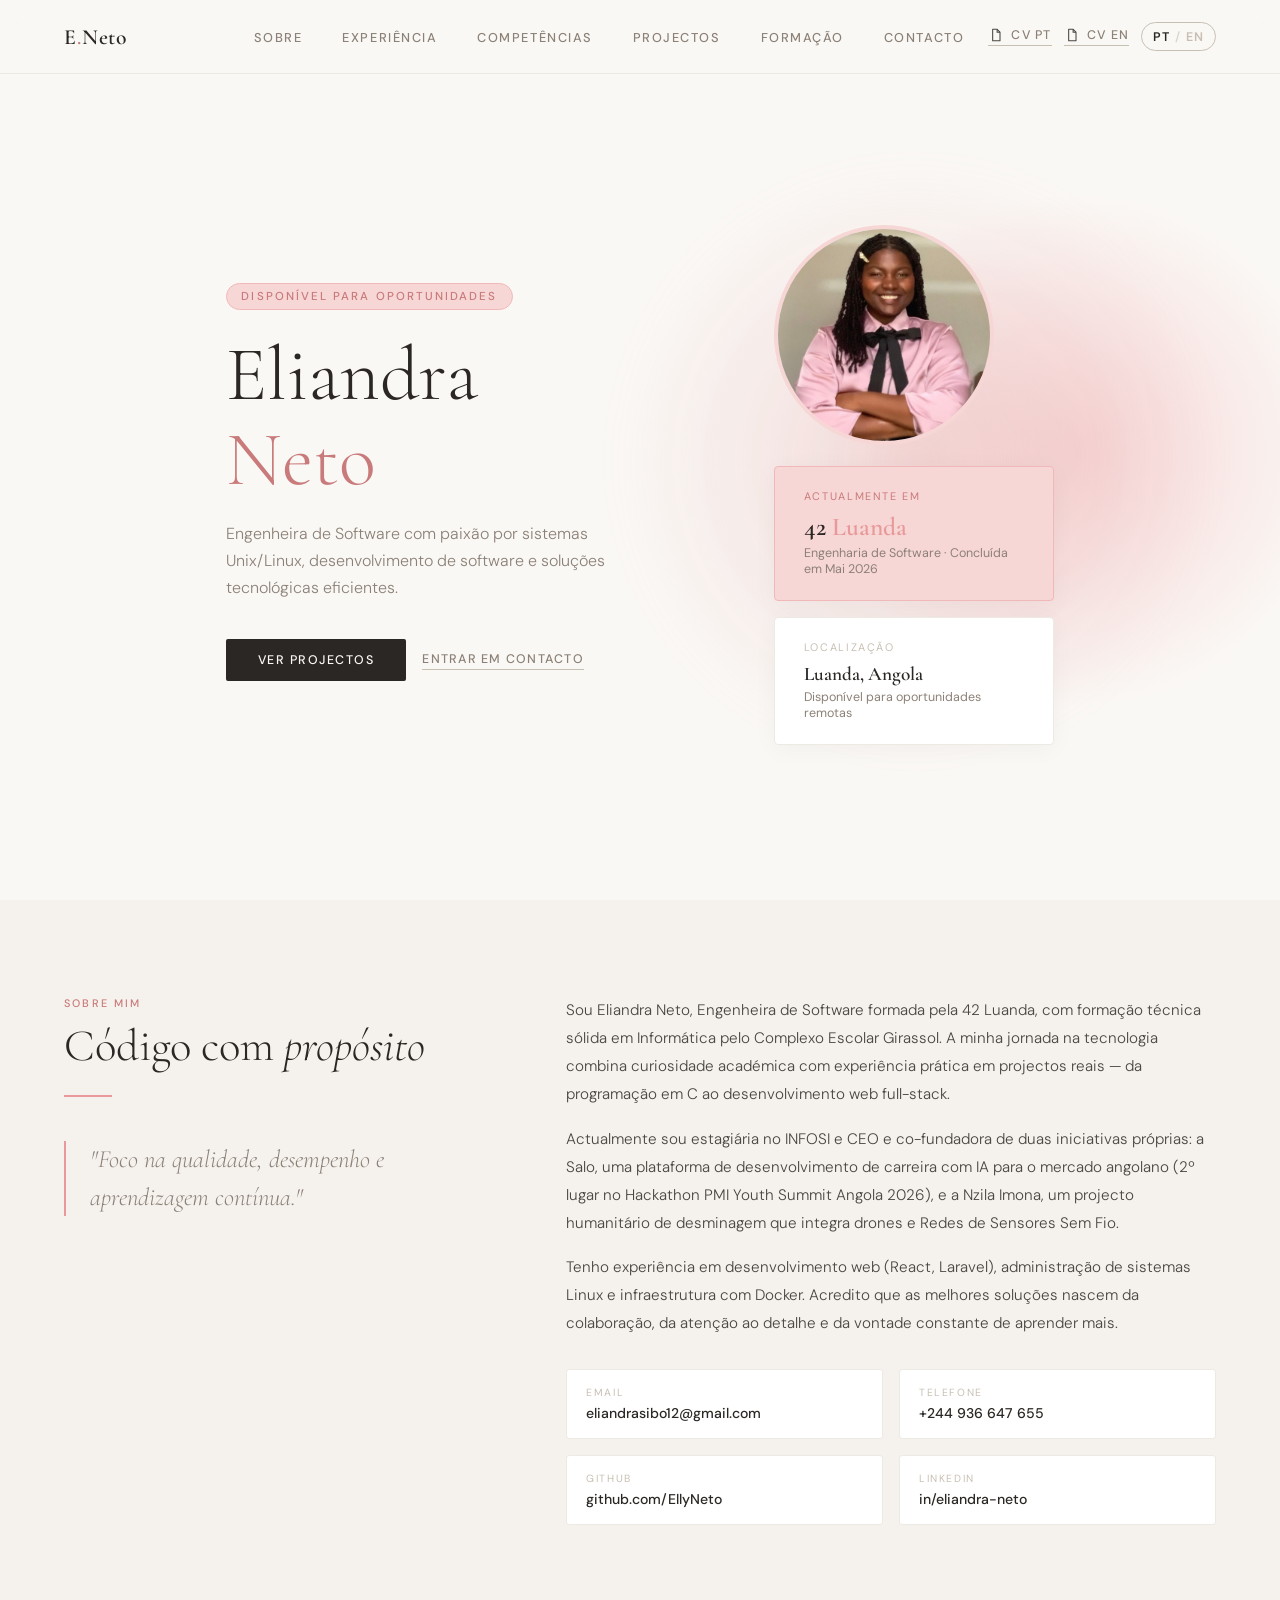
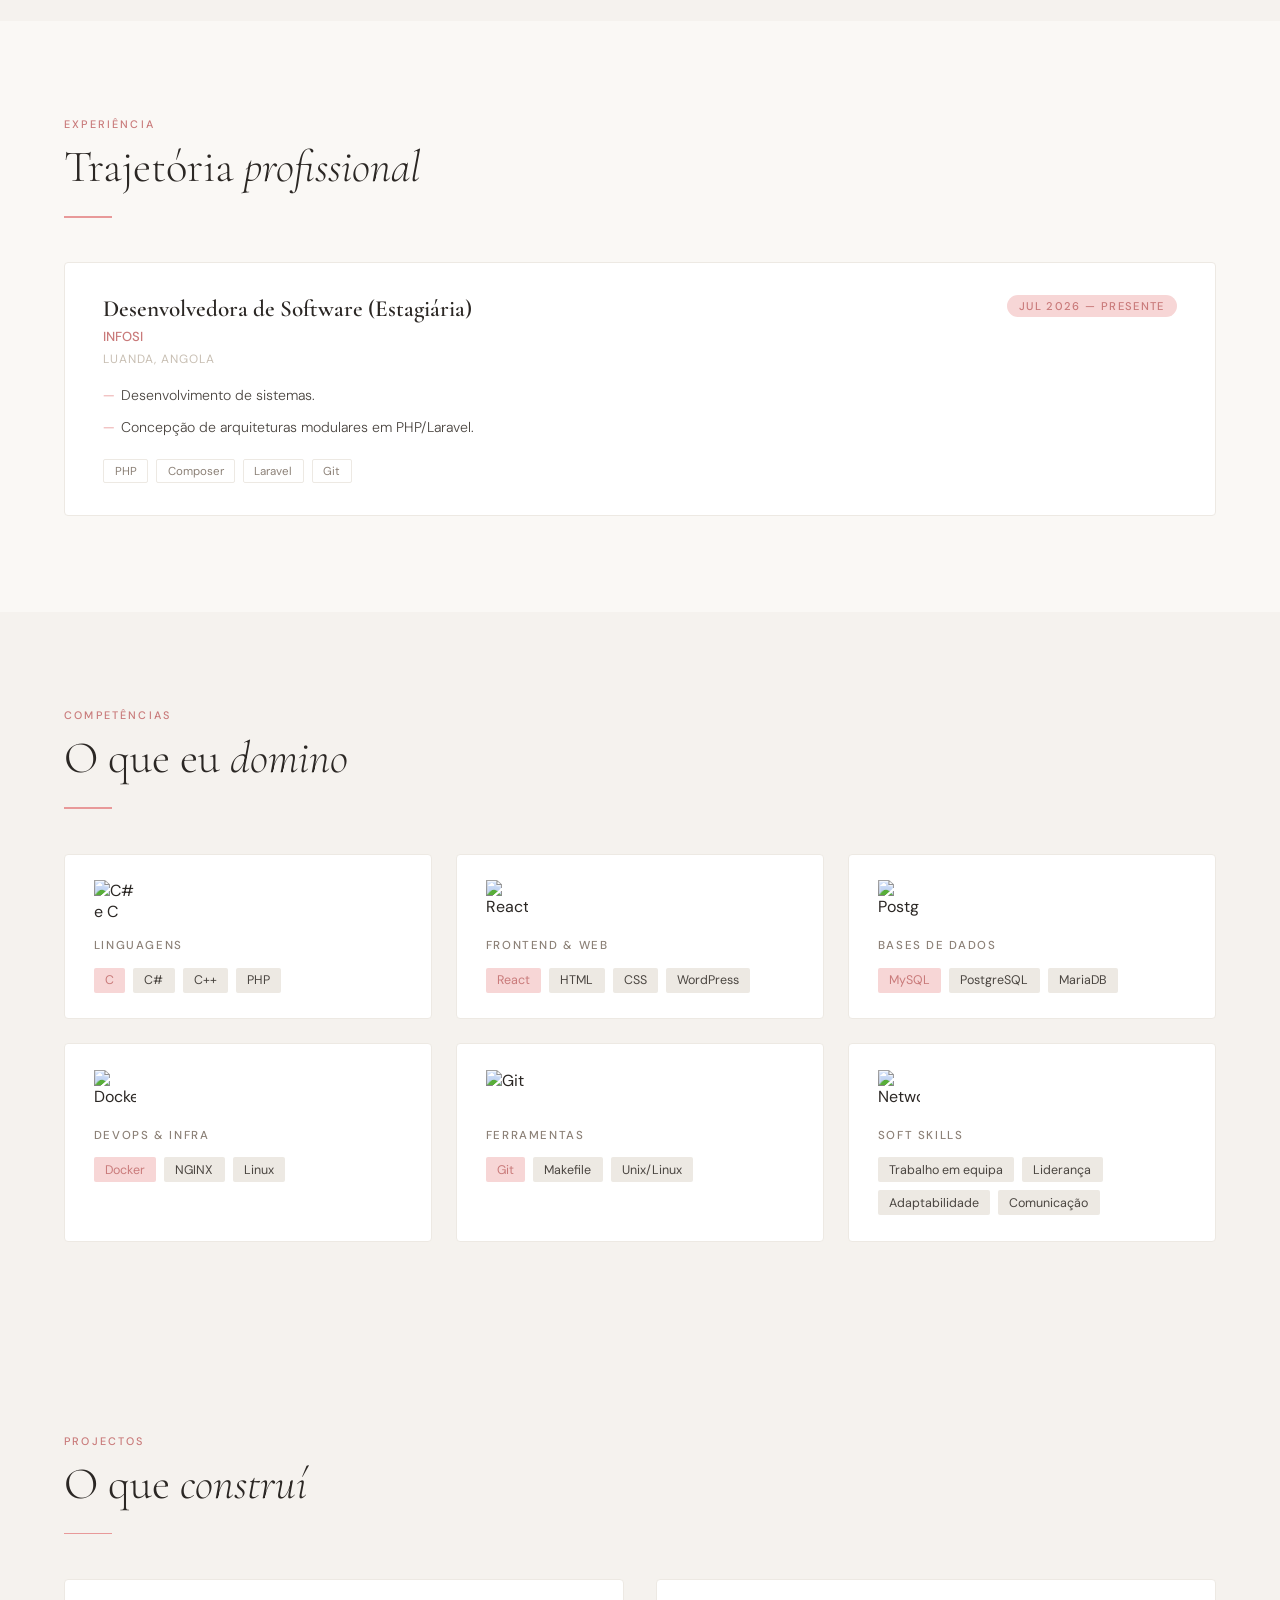
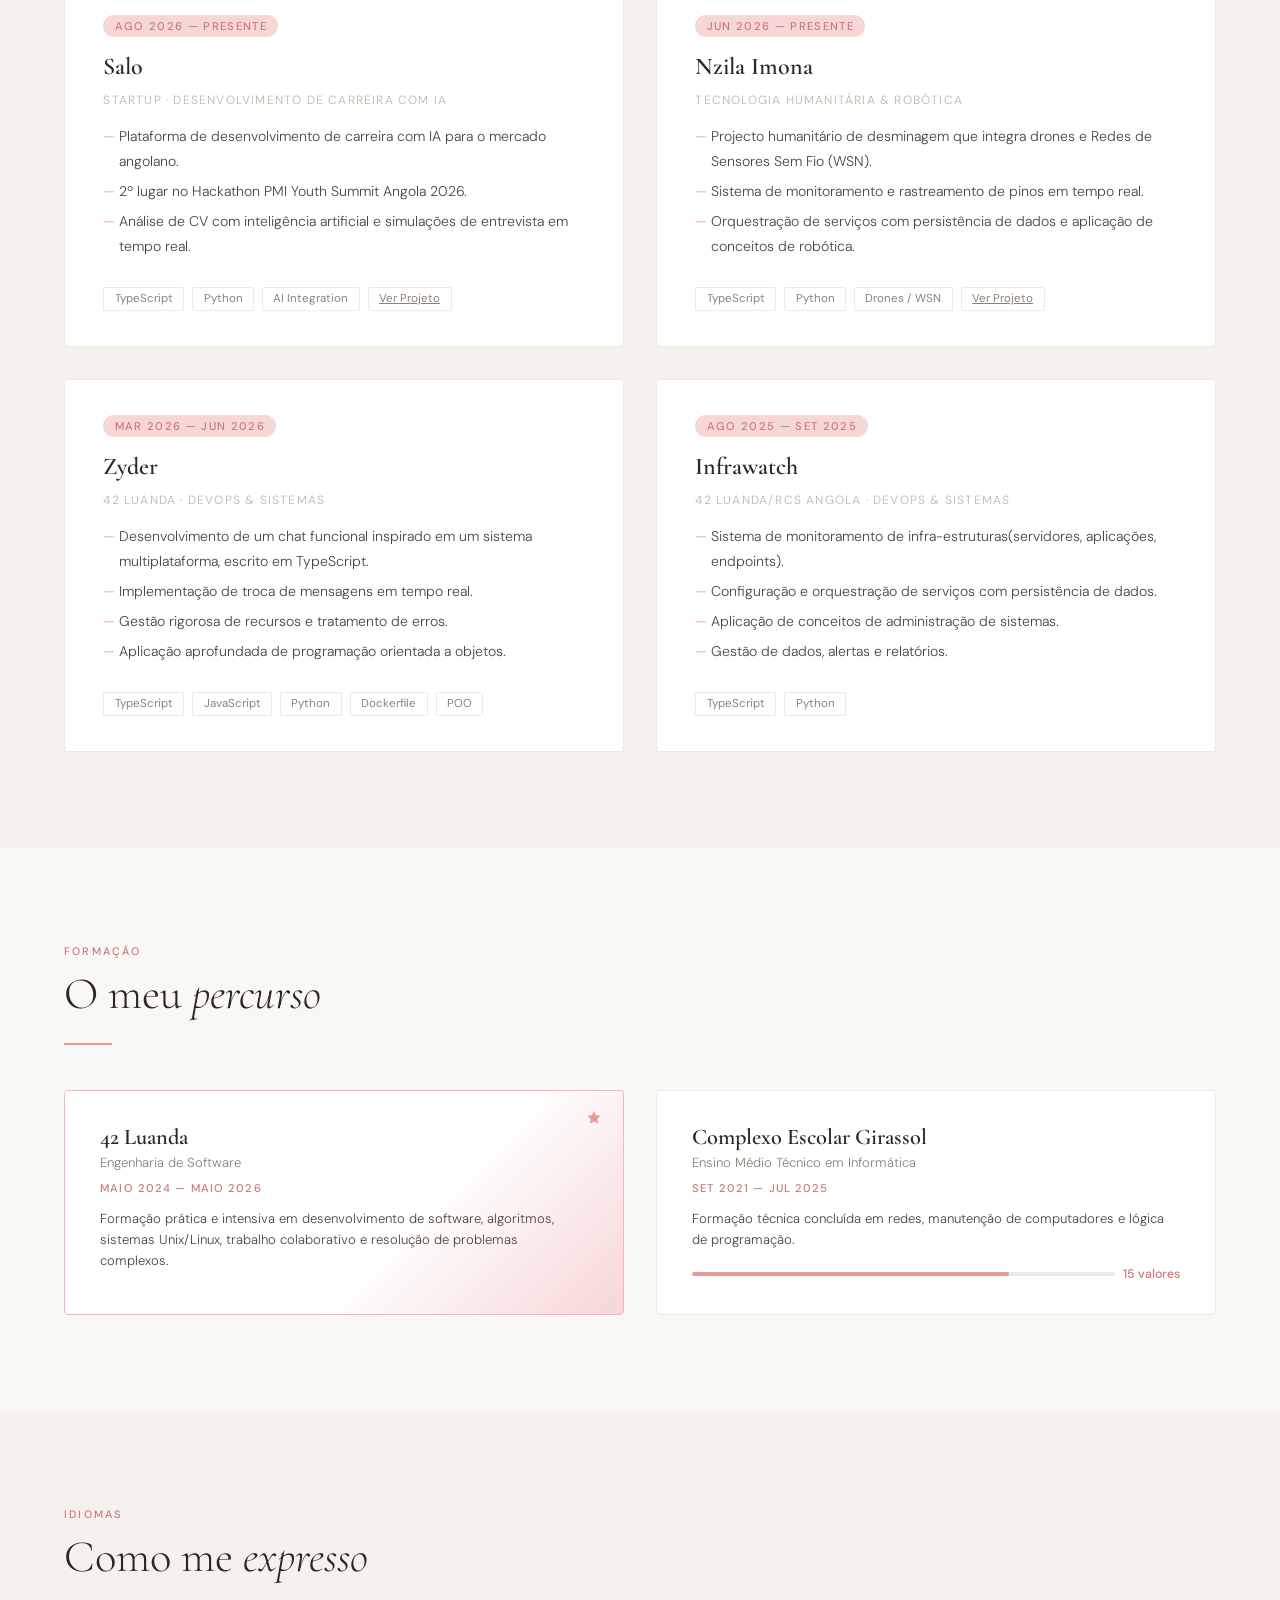
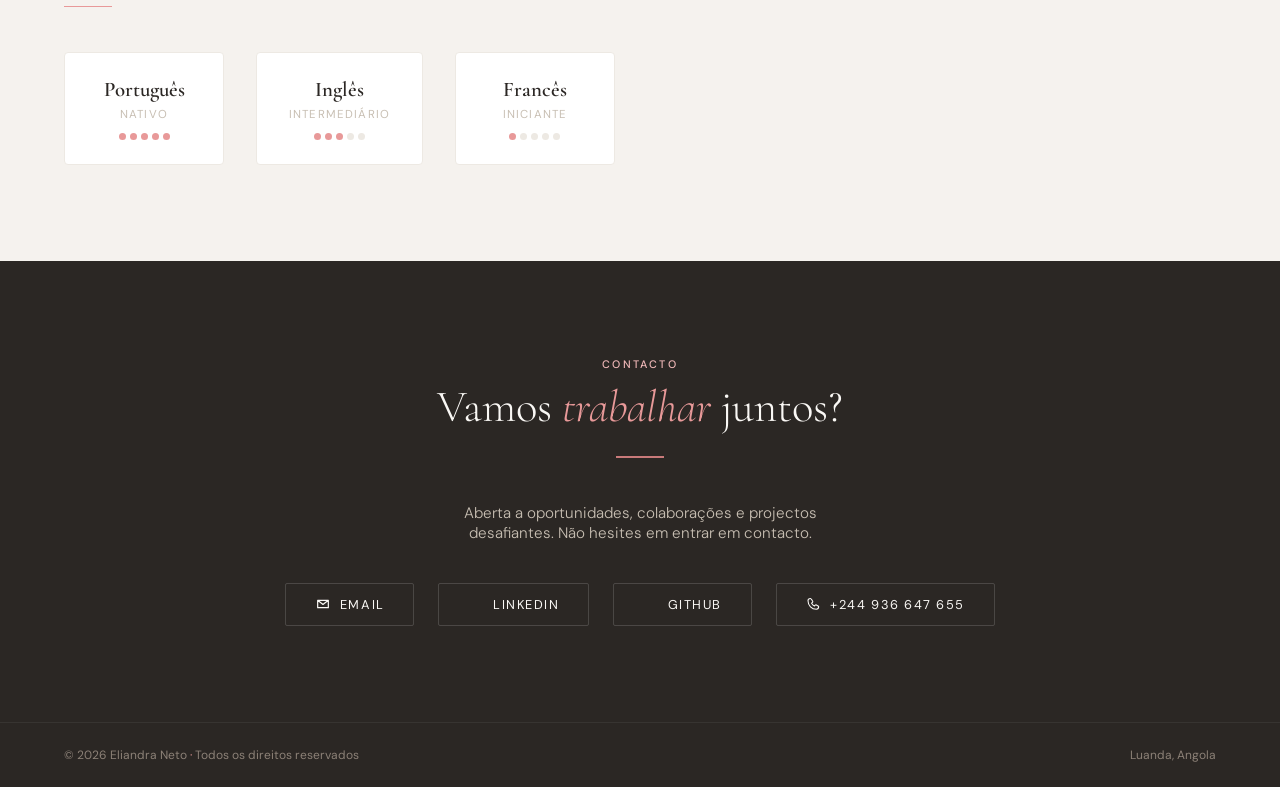
==== commit b16f189e: "Add new skill" ====
--- a/index.html
+++ b/index.html
@@ -193,6 +193,7 @@
         <div class="skill-tags">
           <span class="skill-tag rose">MySQL</span>
           <span class="skill-tag">PostgreSQL</span>
+          <span class="skill-tag">MariaDB</span>
         </div>
       </div>
       <div class="skill-group reveal" style="transition-delay:0.4s">
